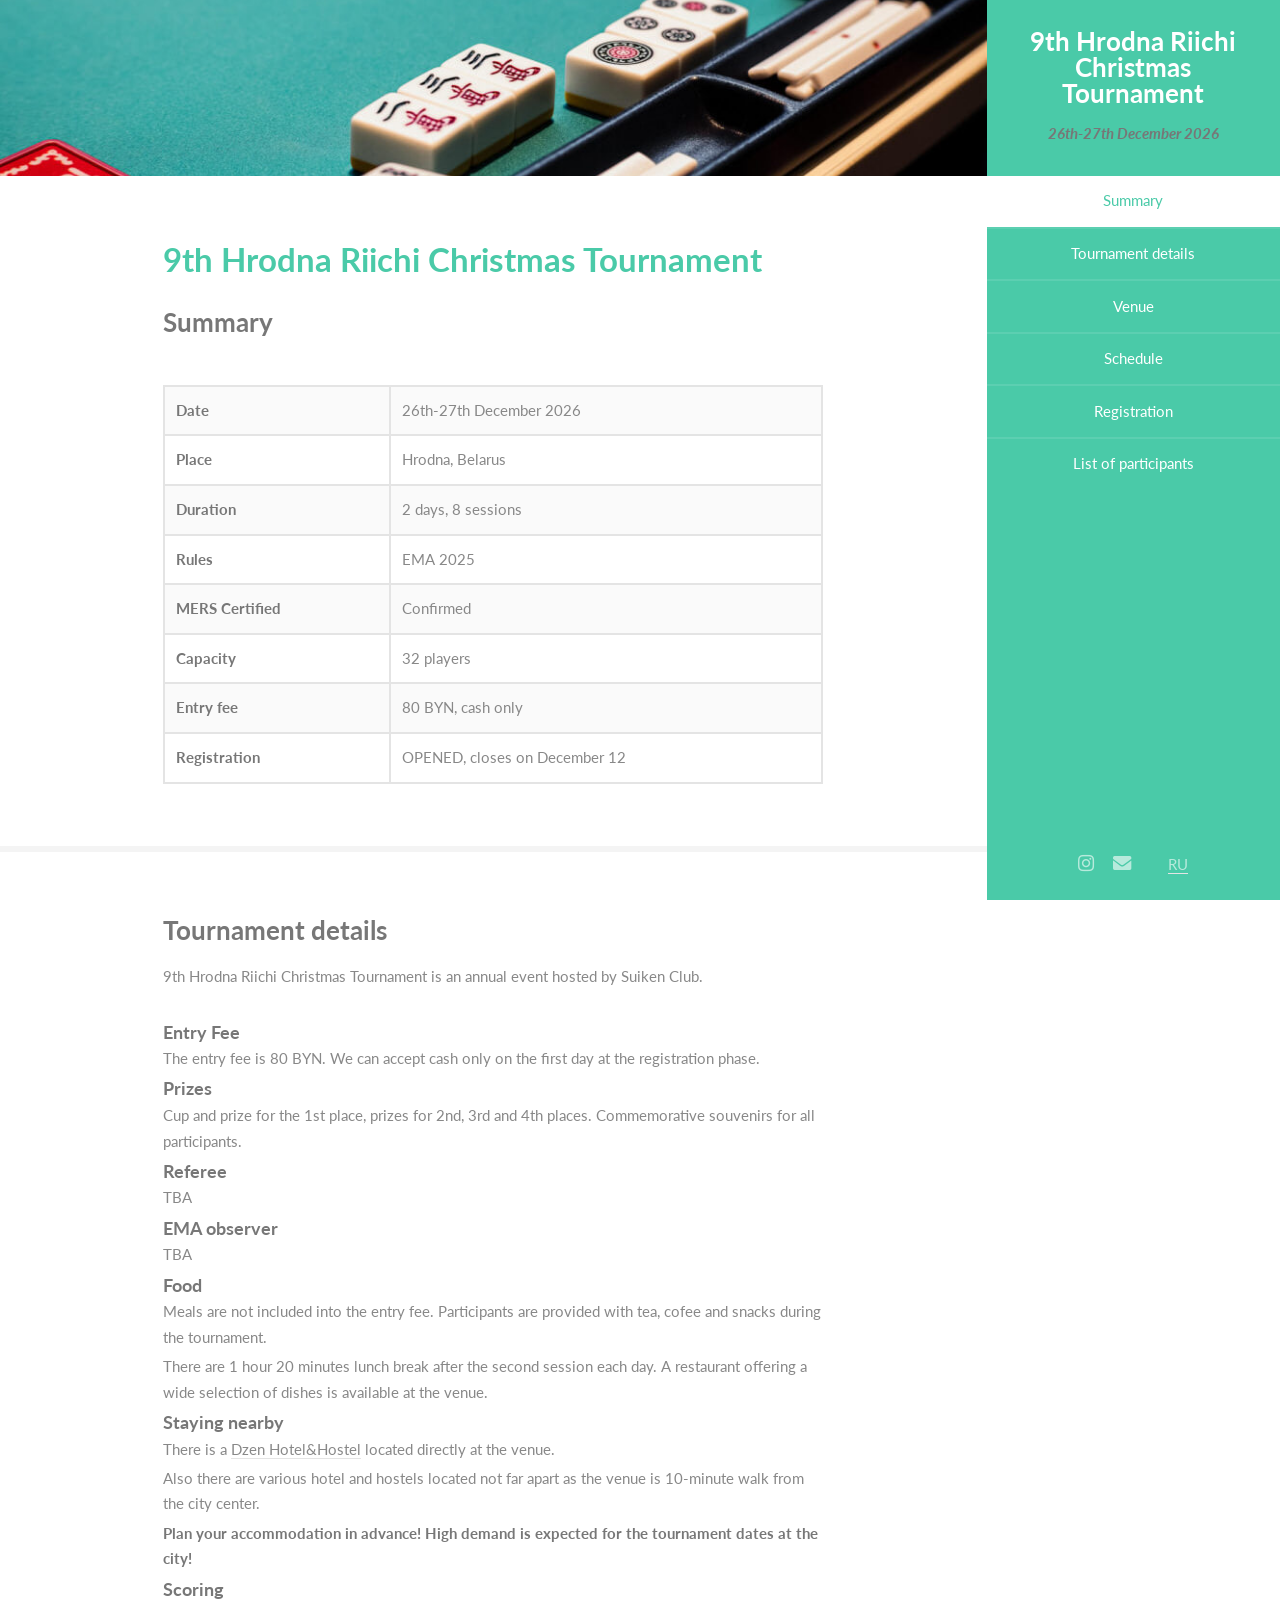
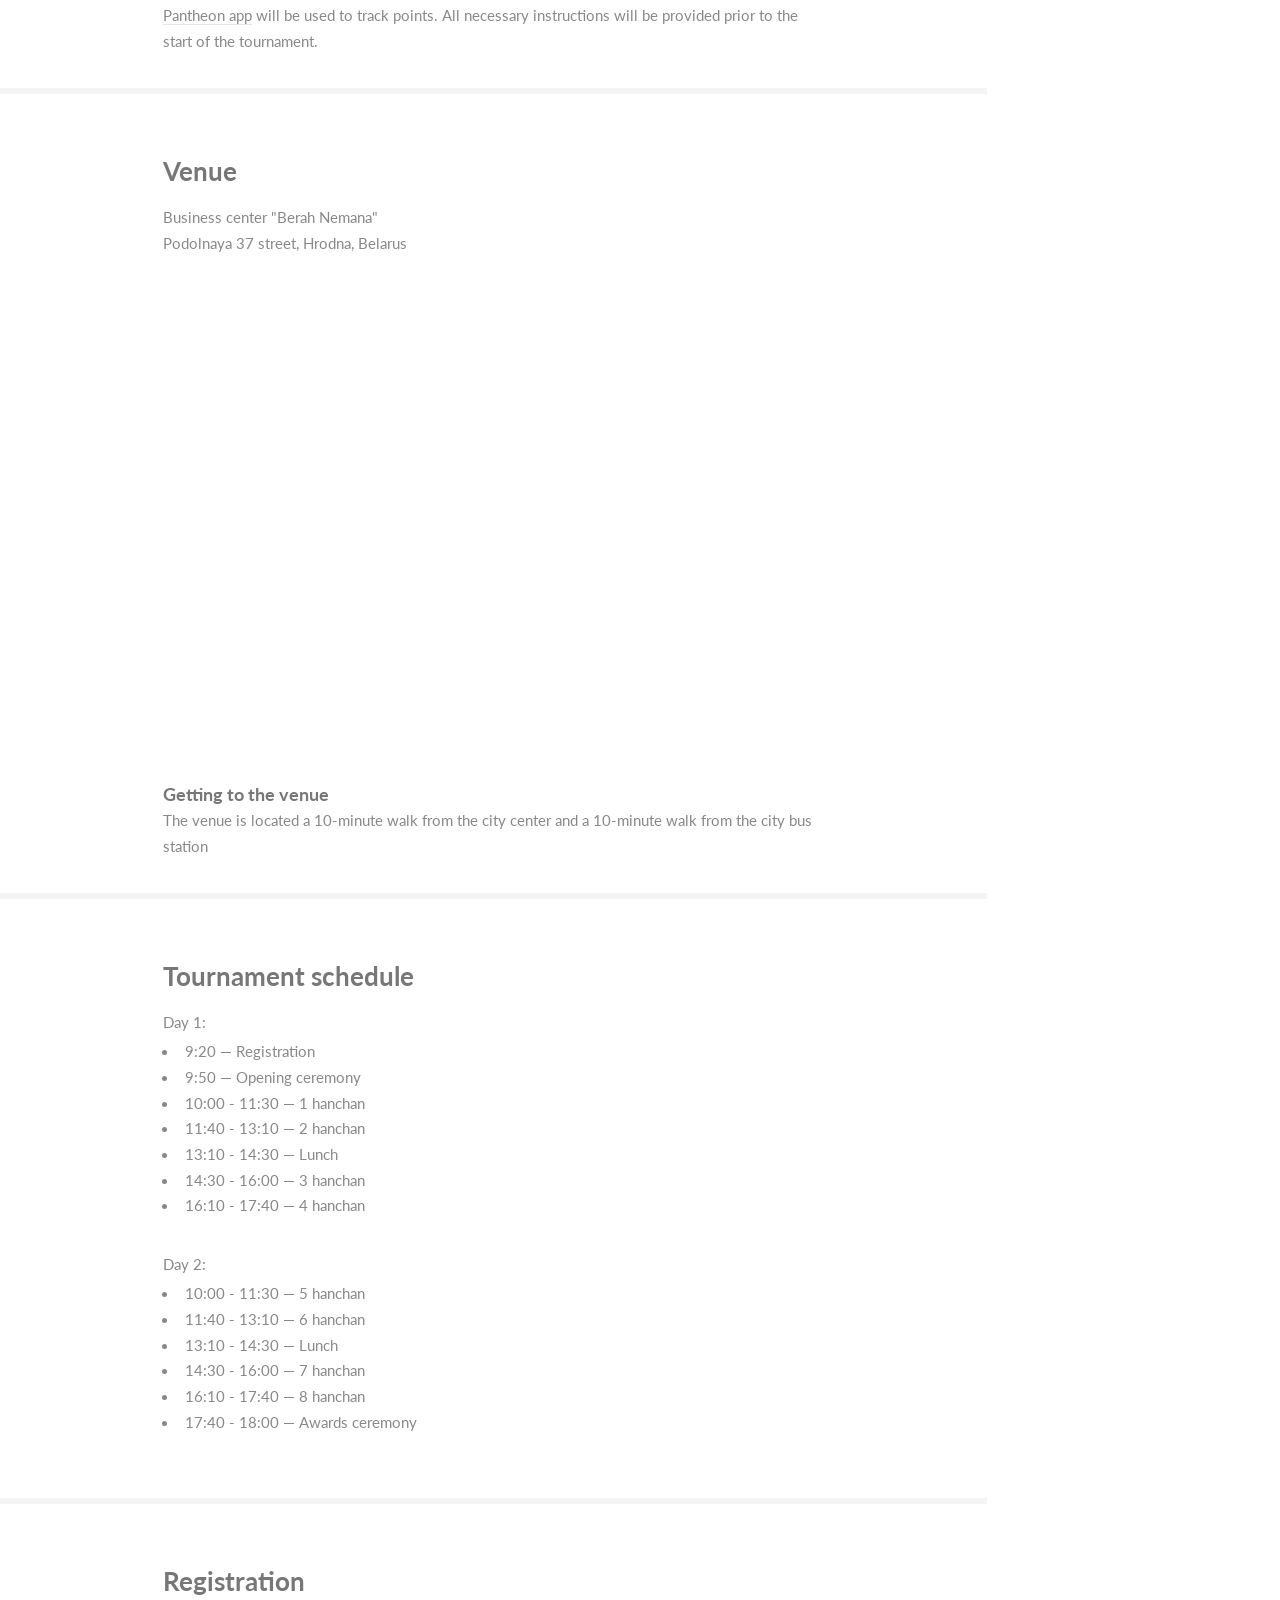
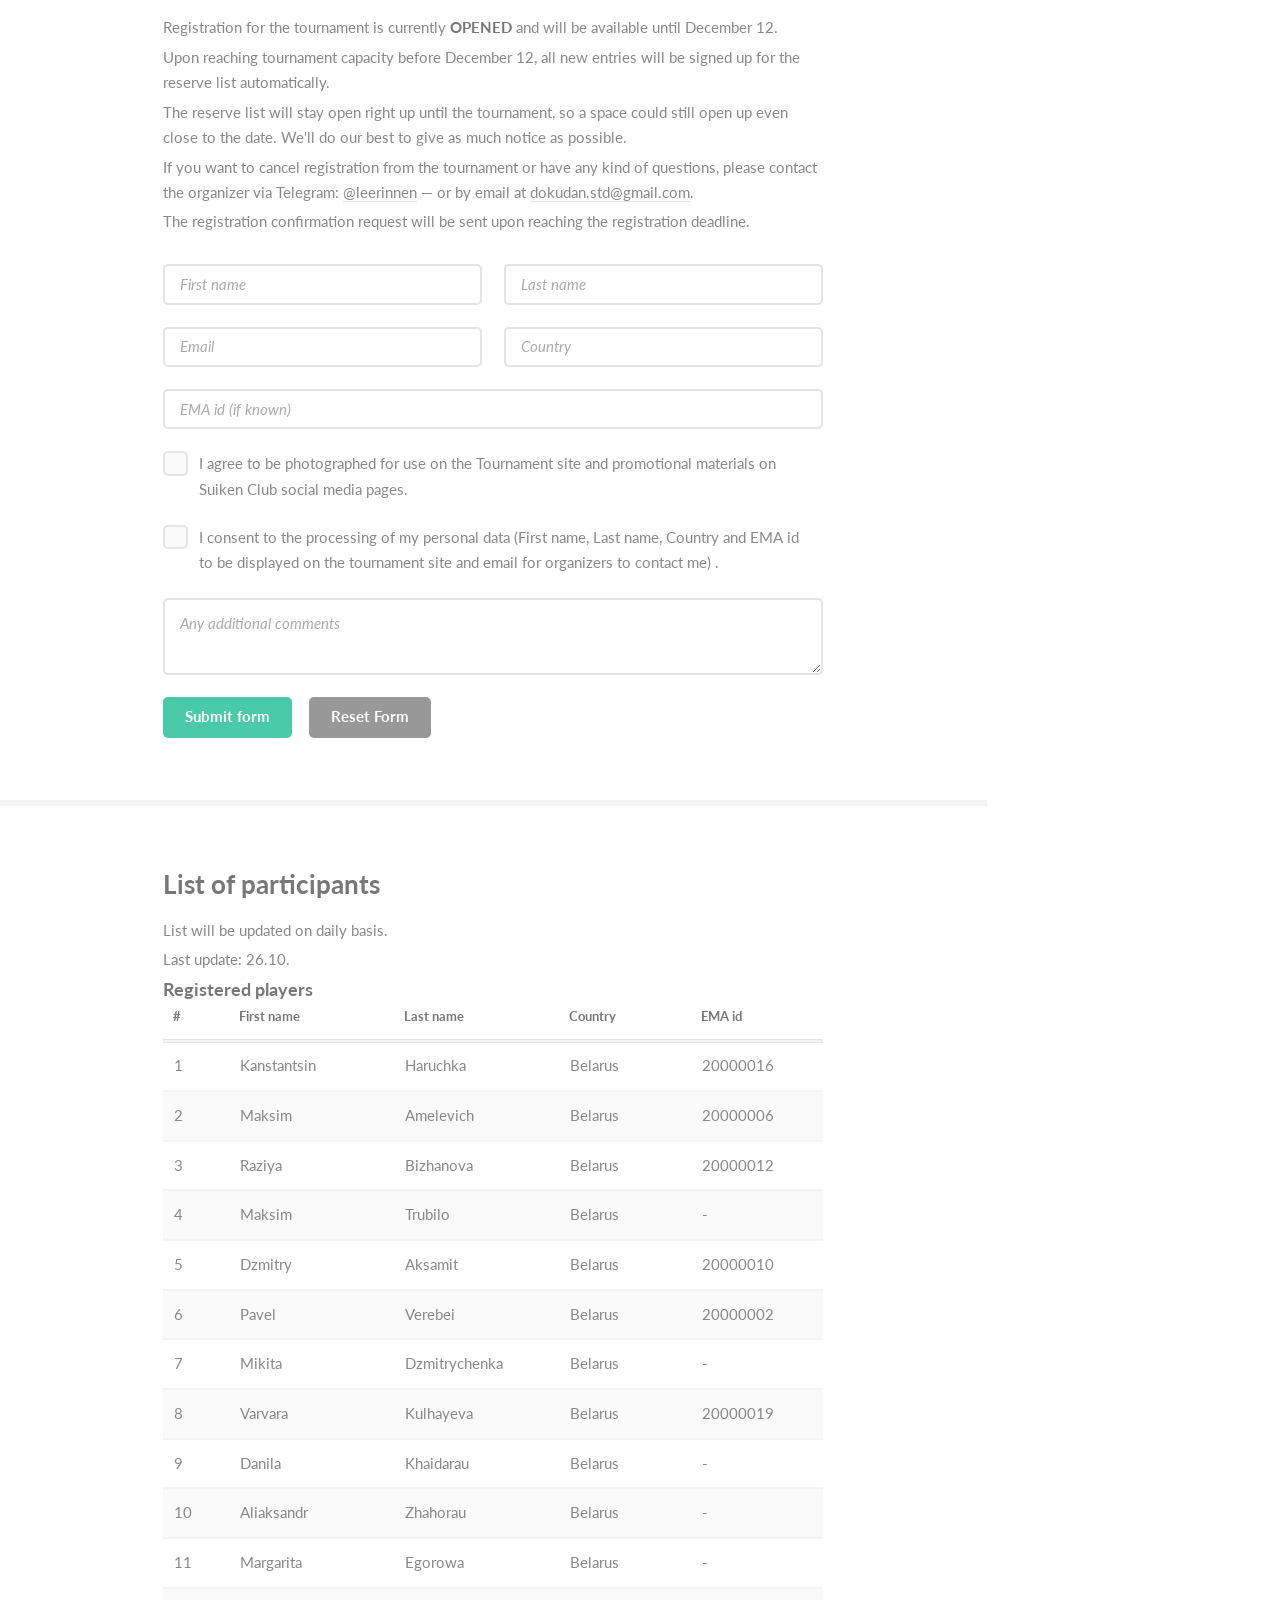
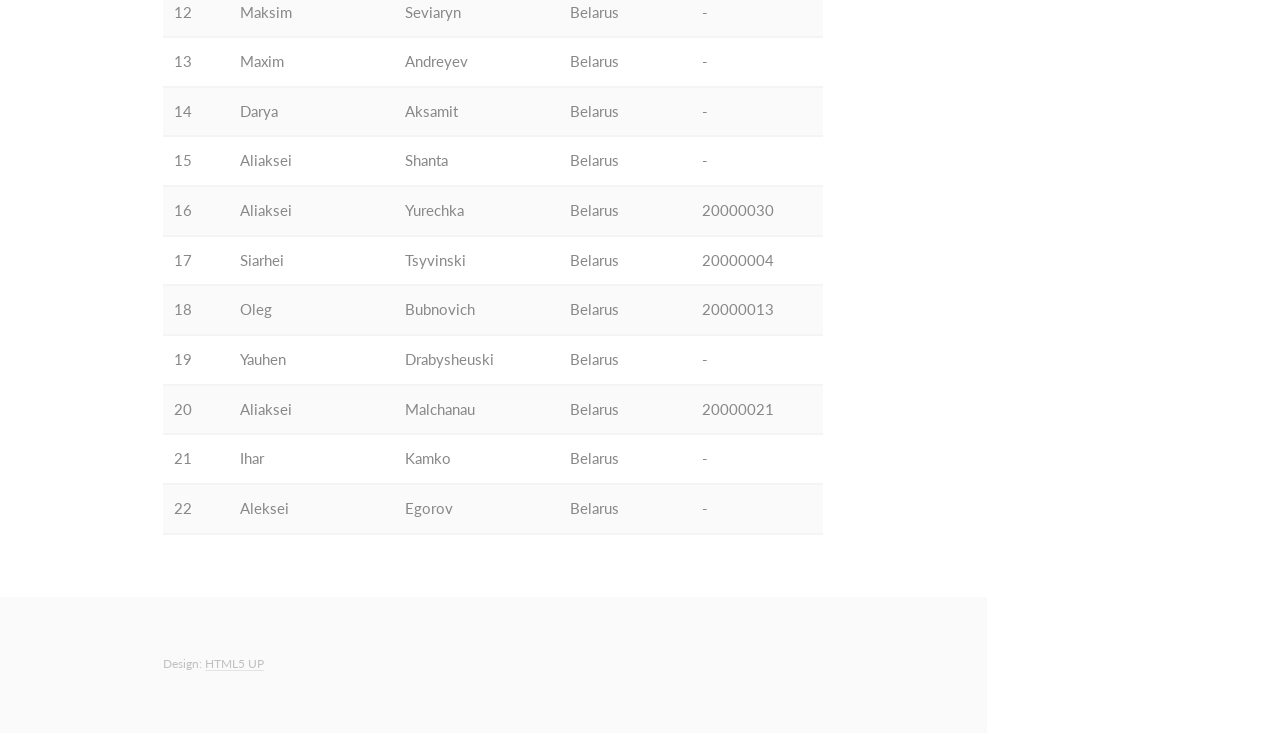
==== index.html @ 6c70ebb4 "Add files via upload Update 26/10" ====
<!DOCTYPE HTML>
<!--
	Read Only by HTML5 UP
	html5up.net | @ajlkn
	Free for personal and commercial use under the CCA 3.0 license (html5up.net/license)
-->
<html>

<head>
	<title>9th Hrodna Riichi Christmas Tournament</title>
	<meta charset="utf-8" />
	<meta name="viewport" content="width=device-width, initial-scale=1, user-scalable=no" />
	<link rel="stylesheet" href="assets/css/main.css" />
</head>

<body class="is-preload">

	<!-- Header -->
	<section id="header">
		<header>
			<!--<span class="image avatar"><img src="images/avatar.jpg" alt="" /></span> -->
			<h1 id="logo"><a href="#">9th Hrodna Riichi Christmas Tournament</a></h1>
			<p><strong>26th-27th December 2026</strong>
			</p>
		</header>
		<nav id="nav">
			<ul>
				<li><a href="#one" class="active">Summary</a></li>
				<li><a href="#two">Tournament details</a></li>
				<li><a href="#three">Venue</a></li>
				<li><a href="#four">Schedule</a></li>
				<li><a href="#five">Registration</a></li>
				<li><a href="#six"> List of participants</a></li>
			</ul>
		</nav>
		<footer>
			<ul class="icons">
				<li><a href="https://www.instagram.com/suiken_hrodna?psln=NmI4Z3VzZnFoa2o2" class="icon brands fa-instagram" target="_blank"><span class="label">Instagram</span></a></li>
				<li><a href="mailto:dokudan.std@gmail.com" class="icon solid fa-envelope"><span class="label">Email</span></a></li>
                <li><a href="/index.html" class="lang-switch"></a></li>
                <li><a href="/tournament/ru/index.html" class="lang-switch"> RU </a></li>
			</ul>
		</footer> 
	</section>

	<!-- Wrapper -->
	<div id="wrapper">

		<!-- Main -->
		<div id="main">

			<!-- One -->
			<section id="one">

				<div class="image main" data-position="center">
					<img src="images/p2.jpg" alt="" />
				</div>

				<div class="container">
					<header class="major">
						<h2>9th Hrodna Riichi Christmas Tournament</h2>
						<p>Summary</p>
					</header>

					<div class="table-wrapper">
						<table class="alt">
							<thead>
								<tr>

								</tr>
							</thead>
							<tbody>
								<tr>
									<td><b>Date</b></td>
									<td>26th-27th December 2026</td>
								</tr>
								<tr>
									<td><b>Place</b></td>
									<td>Hrodna, Belarus</td>
								</tr>
								<tr>
									<td><b>Duration</b></td>
									<td>2 days, 8 sessions</td>
								</tr>
								<tr>
									<td><b>Rules</b></td>
									<td>EMA 2025</td>
								</tr>
								<tr>
									<td><b>MERS Certified</b></td>
									<td>Confirmed</td>
								</tr>

								<tr>
									<td><b>Capacity</b></td>
									<td>32 players</td>
								</tr>
								<tr>
									<td><b>Entry fee</b></td>
									<td>80 BYN, cash only</td>
								</tr>
								<tr>
									<td><b>Registration</b></td>
									<td>OPENED, closes on December 12</td>
								</tr>


							</tbody>
							<!--
							<tfoot>
								<tr>
									<td colspan="2"></td>
									<td>0</td>
								</tr>
							</tfoot>
						-->
						</table>
					</div>

				</div>
			</section>

			<!-- Two -->
			<section id="two">
				<div class="container">
					<h3>Tournament details</h3>
					<p>9th Hrodna Riichi Christmas Tournament is an annual event hosted by Suiken Club.</p>
					<br>
					<h4>Entry Fee</h4>
					<p>The entry fee is 80 BYN. We can accept cash only on the first day at the registration phase.</p>
					<h4>Prizes</h4>
					<p>Cup and prize for the 1st place, prizes for 2nd, 3rd and 4th places. Commemorative souvenirs for all participants.</p>
					<h4>Referee</h4>
					<p>TBA</p>
					<h4>EMA observer</h4>
					<p>TBA</p>
					<h4>Food</h4>
					<p>Meals are not included into the entry fee. Participants are provided with tea, cofee and snacks during the tournament.</p>
					<p>There are 1 hour 20 minutes lunch break after the second session each day. A restaurant offering a wide selection of dishes is available at the venue. </p>
					<h4>Staying nearby</h4>
					<p>There is a <a href="http://dzenhotel.by/">Dzen Hotel&Hostel</a> located directly at the venue.</p>
					<p>Also there are various hotel and hostels located not far apart as the venue is 10-minute walk from the city center.</p>
					<p><b>Plan your accommodation in advance! High demand is expected for the tournament dates at the city! </b></p>
					<h4>Scoring</h4>
					<p><a href="https://riichimahjong.org/en">Pantheon app</a> will be used to track points. All necessary instructions will be provided prior to the start of the tournament. </p>
					
				</div>
			</section>

			<!-- Three -->
			<section id="three">
				<div class="container">
					<h3>Venue</h3>					
					<p>Business center "Berah Nemana"<br />
						Podolnaya 37 street, Hrodna, Belarus
					</p>
					<iframe
						class="map-embed"
						src="https://www.google.com/maps/embed?pb=!1m18!1m12!1m3!1d8422.74753969544!2d23.828236775770844!3d53.67275653470226!2m3!1f0!2f0!3f0!3m2!1i1024!2i768!4f13.1!3m3!1m2!1s0x46dfd733f5f4d7ab%3A0x981e9e6670be1e21!2z0JHQldCg0JXQkyDQndCV0JzQkNCd0JA!5e0!3m2!1sen!2sby!4v1790078190186!5m2!1sen!2sby"
						style="border:0;" allowfullscreen="" loading="lazy"
						referrerpolicy="strict-origin-when-cross-origin"></iframe>
					
					<br>
					<h4>Getting to the venue</h4>
					<p>The venue is located a 10-minute walk from the city center and a 10-minute walk from the city bus station</p>
				</div>

			</section>

			<section id="four">
				<div class="container">
					<h3>Tournament schedule</h3>
					<p>Day 1:</p>
					<ul>
						<li>9:20 — Registration</li>
						<li>9:50 — Opening ceremony</li>
						<li>10:00 - 11:30 — 1 hanchan</li>
						<li>11:40 - 13:10 — 2 hanchan</li>
						<li>13:10 - 14:30 — Lunch</li>
						<li>14:30 - 16:00 — 3 hanchan</li>
						<li>16:10 - 17:40 — 4 hanchan</li>
					</ul>
					<p>Day 2:</p>
					<ul>
						<li>10:00 - 11:30 — 5 hanchan</li>
						<li>11:40 - 13:10 — 6 hanchan</li>
						<li>13:10 - 14:30 — Lunch</li>
						<li>14:30 - 16:00 — 7 hanchan</li>
						<li>16:10 - 17:40 — 8 hanchan</li>
						<li>17:40 - 18:00 — Awards ceremony</li>
					</ul>
				</div>
			</section>

			<!-- Four -->
			<section id="five">
				<div class="container">
					<h3>Registration</h3>
					<p>Registration for the tournament is currently <b>OPENED</b> and will be available until December 12.</p>
					<p>Upon reaching tournament capacity before December 12, all new entries will be signed up for the reserve list automatically.</p>
					<p>The reserve list will stay open right up until the tournament, so a space could still open up even close to the date. We'll do our best to give as much notice as possible.</p>
					<p>If you want to cancel registration from the tournament or have any kind of questions, please contact the organizer via Telegram: <a href="https://telegram.me/leerinnen">@leerinnen</a> — or by email at <a href="mailto:dokudan.std@gmail.com">dokudan.std@gmail.com</a>.</p>
					<p>The registration confirmation request will be sent upon reaching the registration deadline.</p>
					<br>



					<form method="post" action="https://formspree.io/f/myekbjgj">
						<div class="row gtr-uniform">
							<div class="col-6 col-12-xsmall"><input type="text" name="fname" id="fname"
									placeholder="First name" required/></div>
							<div class="col-6 col-12-xsmall"><input type="text" name="lname" id="lname"
									placeholder="Last name" required/></div>
							<div class="col-6 col-12-xsmall"><input type="email" name="email" id="email"
									placeholder="Email" required/></div>
							<div class="col-6 col-12-xsmall"><input type="text" name="country" id="name"
									placeholder="Country" required/></div>
							<div class="col-12"><input type="text" name="emaid" id="emaid"
									placeholder="EMA id (if known)" /></div>			
							<div class="col-12">
								<input type="checkbox" name="rules" id="rules" unchecked required/>
								<label for="rules">I agree to be photographed for use on the Tournament site and promotional materials on Suiken Club social media pages.</label>
							</div>
							<div class="col-12">
								<input type="checkbox" name="personald" id="personald" unchecked required/>
								<label for="personald">I consent to the processing of my personal data (First name, Last name, Country and EMA id to be displayed on the tournament site and email for organizers to contact me) .</label>
							</div>
							<div class="col-12"><textarea name="message" id="message" placeholder="Any additional comments"
									rows="2"></textarea></div>
							<div class="col-12">
								<ul class="actions">
									<li><input type="submit" class="primary" value="Submit form" /></li>
									<li><input type="reset" value="Reset Form" /></li>
								</ul>
							</div>
						</div>
					</form>
					
				</div>
			</section>
			<section id="six">
				<div class="container">
					<h3> List of participants</h3>
					<p>List will be updated on daily basis.</p>
					<p>Last update: 26.10.</p>
					<h4>Registered players</h4>
					<div class="table-wrapper">
						<table>
							<colgroup>
								<col style="width: 10%;">
								<col style="width: 25%;">
								<col style="width: 25%;">
								<col style="width: 20%;">
								<col style="width: 20%;">
							</colgroup>
							<thead>
								<tr>
									<th>#</th>
									<th>First name</th>
									<th>Last name</th>
									<th>Country</th>
									<th>EMA id</th>
								</tr>
							</thead>
							<tbody>
								<tr>
								<tr>
									<td>1</td>
									<td>Kanstantsin</td>
									<td>Haruchka</td>
									<td>Belarus</td>
									<td>20000016</td>
								</tr>
								<tr>
									<td>2</td>
									<td>Maksim</td>
									<td>Amelevich</td>
									<td>Belarus</td>
									<td>20000006</td>
								</tr>
								<tr>
									<td>3</td>
									<td>Raziya</td>
									<td>Bizhanova</td>
									<td>Belarus</td>
									<td>20000012</td>
								</tr>
								<tr>
									<td>4</td>
									<td>Maksim</td>
									<td>Trubilo</td>
									<td>Belarus</td>
									<td>-</td>
								</tr>
								<tr>
									<td>5</td>
									<td>Dzmitry</td>
									<td>Aksamit</td>
									<td>Belarus</td>
									<td>20000010</td>
								</tr>
								<tr>
									<td>6</td>
									<td>Pavel</td>
									<td>Verebei</td>
									<td>Belarus</td>
									<td>20000002</td>
								</tr>
								<tr>
									<td>7</td>
									<td>Mikita</td>
									<td>Dzmitrychenka</td>
									<td>Belarus</td>
									<td>-</td>
								</tr>
								<tr>
									<td>8</td>
									<td>Varvara</td>
									<td>Kulhayeva</td>
									<td>Belarus</td>
									<td>20000019</td>
								</tr>
								<tr>
									<td>9</td>
									<td>Danila</td>
									<td>Khaidarau</td>
									<td>Belarus</td>
									<td>-</td>
								</tr>
								<tr>
									<td>10</td>
									<td>Aliaksandr</td>
									<td>Zhahorau</td>
									<td>Belarus</td>
									<td>-</td>
								</tr>
								<!--
									-->
								<tr>
									<td>11</td>
									<td>Margarita</td>
									<td>Egorowa</td>
									<td>Belarus</td>
									<td>-</td>
								</tr>
								<tr>
									<td>12</td>
									<td>Maksim</td>
									<td>Seviaryn</td>
									<td>Belarus</td>
									<td>-</td>
								<!--
																
								-->
								<tr>
									<td>13</td>
									<td>Maxim</td>
									<td>Andreyev</td>
									<td>Belarus</td>
									<td>-</td>
								</tr>
								<tr>
									<td>14</td>
									<td>Darya</td>
									<td>Aksamit</td>
									<td>Belarus</td>
									<td>-</td>
								</tr>
								<tr>
									<td>15</td>
									<td>Aliaksei</td>
									<td>Shanta</td>
									<td>Belarus</td>
									<td>-</td>
								</tr>
								<tr>
									<td>16</td>
									<td>Aliaksei</td>
									<td>Yurechka</td>
									<td>Belarus</td>
									<td>20000030</td>
								</tr>
								<tr>
									<td>17</td>
									<td>Siarhei</td>
									<td>Tsyvinski</td>
									<td>Belarus</td>
									<td>20000004</td>
								</tr>
								<tr>
									<td>18</td>
									<td>Oleg</td>
									<td>Bubnovich</td>
									<td>Belarus</td>
									<td>20000013</td>
								</tr>
								<!--
								-->
								<tr>
									<td>19</td>
									<td>Yauhen</td>
									<td>Drabysheuski</td>
									<td>Belarus</td>
									<td>-</td>
								</tr>
								<!--
							-->
								<tr>
									<td>20</td>
									<td>Aliaksei</td>
									<td>Malchanau</td>
									<td>Belarus</td>
									<td>20000021</td>
								</tr>
								<!--
							-->
								<tr>
									<td>21</td>
									<td>Ihar</td>
									<td>Kamko</td>
									<td>Belarus</td>
									<td>-</td>
								</tr>
								<!--
							-->
									<td>22</td>
									<td>Aleksei</td>
									<td>Egorov</td>
									<td>Belarus</td>
									<td>-</td>
								</tr>
								<!--
							-->
							</tbody>
						</table>
					</div>
				</div>
				
			</section>
			<!-- Five -->


		</div>

		<!-- Footer -->
		<section id="footer">
			<div class="container">
				<ul class="copyright">
					<!--<li>&copy; Untitled. All rights reserved.</li>-->
					<li>Design: <a href="http://html5up.net">HTML5 UP</a></li>
				</ul>
			</div>
		</section>

	</div>

	<!-- Scripts -->
	<script src="assets/js/jquery.min.js"></script>
	<script src="assets/js/jquery.scrollex.min.js"></script>
	<script src="assets/js/jquery.scrolly.min.js"></script>
	<script src="assets/js/browser.min.js"></script>
	<script src="assets/js/breakpoints.min.js"></script>
	<script src="assets/js/util.js"></script>
	<script src="assets/js/main.js"></script>

</body>

</html>
---- assets/css/main.css ----
@import url("fontawesome-all.min.css");
@import url("https://fonts.googleapis.com/css?family=Lato:400,400italic,700,700italic|Source+Code+Pro:400");

/*
	Read Only by HTML5 UP
	html5up.net | @ajlkn
	Free for personal and commercial use under the CCA 3.0 license (html5up.net/license)
*/

html,
body,
div,
span,
applet,
object,
iframe,
h1,
h2,
h3,
h4,
h5,
h6,
p,
blockquote,
pre,
a,
abbr,
acronym,
address,
big,
cite,
code,
del,
dfn,
em,
img,
ins,
kbd,
q,
s,
samp,
small,
strike,
strong,
sub,
sup,
tt,
var,
b,
u,
i,
center,
dl,
dt,
dd,
ol,
ul,
li,
fieldset,
form,
label,
legend,
table,
caption,
tbody,
tfoot,
thead,
tr,
th,
td,
article,
aside,
canvas,
details,
embed,
figure,
figcaption,
footer,
header,
hgroup,
menu,
nav,
output,
ruby,
section,
summary,
time,
mark,
audio,
video {
	margin: 0;
	padding: 0;
	border: 0;
	font-size: 100%;
	font: inherit;
	vertical-align: baseline;
}

article,
aside,
details,
figcaption,
figure,
footer,
header,
hgroup,
menu,
nav,
section {
	display: block;
}

body {
	line-height: 1;
}

ol,
ul {
	list-style: none;
}

blockquote,
q {
	quotes: none;
}

blockquote:before,
blockquote:after,
q:before,
q:after {
	content: '';
	content: none;
}

table {
	border-collapse: collapse;
	border-spacing: 0;
}

body {
	-webkit-text-size-adjust: none;
}

mark {
	background-color: transparent;
	color: inherit;
}

input::-moz-focus-inner {
	border: 0;
	padding: 0;
}

input,
select,
textarea {
	-moz-appearance: none;
	-webkit-appearance: none;
	-ms-appearance: none;
	appearance: none;
}

/* Basic */

html {
	box-sizing: border-box;
}

*,
*:before,
*:after {
	box-sizing: inherit;
}

body {
	background: #fff;
}

body.is-preload *,
body.is-preload *:before,
body.is-preload *:after {
	-moz-animation: none !important;
	-webkit-animation: none !important;
	-ms-animation: none !important;
	animation: none !important;
	-moz-transition: none !important;
	-webkit-transition: none !important;
	-ms-transition: none !important;
	transition: none !important;
}

body,
input,
select,
textarea {
	color: #888;
	font-family: "Lato", sans-serif;
	font-size: 16pt;
	font-weight: 400;
	line-height: 1.75em;
}

a {
	-moz-transition: color 0.2s ease-in-out, border-color 0.2s ease-in-out;
	-webkit-transition: color 0.2s ease-in-out, border-color 0.2s ease-in-out;
	-ms-transition: color 0.2s ease-in-out, border-color 0.2s ease-in-out;
	transition: color 0.2s ease-in-out, border-color 0.2s ease-in-out;
	border-bottom: solid 1px #e4e4e4;
	color: inherit;
	text-decoration: none;
}

a:hover {
	border-bottom-color: transparent;
	color: #4acaa8 !important;
}

strong,
b {
	color: #777;
	font-weight: 700;
}

em,
i {
	font-style: italic;
}

p {
	margin: 0 0 0.25em 0;
}

h1,
h2,
h3,
h4,
h5,
h6 {
	color: #777;
	font-weight: 700;
	line-height: 1em;
	margin: 0 0 0.5625em 0;
}

h1 a,
h2 a,
h3 a,
h4 a,
h5 a,
h6 a {
	border: 0;
	color: inherit;
	text-decoration: none;
}

h2 {
	font-size: 2em;
	line-height: 1.5em;
}

h3 {
	font-size: 1.75em;
	line-height: 1.5em;
}

h4 {
	font-size: 1.25em;
	line-height: 1.5em;
	margin: 0 0 0 0;
}

h5 {
	font-size: 0.9em;
	line-height: 1.5em;
}

h6 {
	font-size: 0.7em;
	line-height: 1.5em;
}

sub {
	font-size: 0.8em;
	position: relative;
	top: 0.5em;
}

sup {
	font-size: 0.8em;
	position: relative;
	top: -0.5em;
}

hr {
	border: 0;
	border-bottom: solid 2px #f4f4f4;
	margin: 2.25em 0;
}

hr.major {
	margin: 3.375em 0;
}

blockquote {
	border-left: solid 8px #e4e4e4;
	font-style: italic;
	margin: 0 0 2.25em 0;
	padding: 0.5em 0 0.5em 2em;
}

code {
	background: #555;
	border-radius: 5px;
	color: #fff;
	font-family: "Source Code Pro", monospace;
	font-size: 0.9em;
	margin: 0 0.25em;
	padding: 0.25em 0.65em;
}

pre {
	font-family: "Source Code Pro", monospace;
	font-size: 0.9em;
	margin: 0 0 2.25em 0;
}

pre code {
	-webkit-overflow-scrolling: touch;
	display: block;
	line-height: 1.5em;
	overflow-x: auto;
	padding: 1em 1.5em;
}

.align-left {
	text-align: left;
}

.align-center {
	text-align: center;
}

.align-right {
	text-align: right;
}

/* Row */

.row {
	display: flex;
	flex-wrap: wrap;
	box-sizing: border-box;
	align-items: stretch;
}

.row>* {
	box-sizing: border-box;
}

.row.gtr-uniform>*> :last-child {
	margin-bottom: 0;
}

.row.aln-left {
	justify-content: flex-start;
}

.row.aln-center {
	justify-content: center;
}

.row.aln-right {
	justify-content: flex-end;
}

.row.aln-top {
	align-items: flex-start;
}

.row.aln-middle {
	align-items: center;
}

.row.aln-bottom {
	align-items: flex-end;
}

.row>.imp {
	order: -1;
}

.row>.col-1 {
	width: 8.33333%;
}

.row>.off-1 {
	margin-left: 8.33333%;
}

.row>.col-2 {
	width: 16.66667%;
}

.row>.off-2 {
	margin-left: 16.66667%;
}

.row>.col-3 {
	width: 25%;
}

.row>.off-3 {
	margin-left: 25%;
}

.row>.col-4 {
	width: 33.33333%;
}

.row>.off-4 {
	margin-left: 33.33333%;
}

.row>.col-5 {
	width: 41.66667%;
}

.row>.off-5 {
	margin-left: 41.66667%;
}

.row>.col-6 {
	width: 50%;
}

.row>.off-6 {
	margin-left: 50%;
}

.row>.col-7 {
	width: 58.33333%;
}

.row>.off-7 {
	margin-left: 58.33333%;
}

.row>.col-8 {
	width: 66.66667%;
}

.row>.off-8 {
	margin-left: 66.66667%;
}

.row>.col-9 {
	width: 75%;
}

.row>.off-9 {
	margin-left: 75%;
}

.row>.col-10 {
	width: 83.33333%;
}

.row>.off-10 {
	margin-left: 83.33333%;
}

.row>.col-11 {
	width: 91.66667%;
}

.row>.off-11 {
	margin-left: 91.66667%;
}

.row>.col-12 {
	width: 100%;
}

.row>.off-12 {
	margin-left: 100%;
}

.row.gtr-0 {
	margin-top: 0;
	margin-left: 0em;
}

.row.gtr-0>* {
	padding: 0 0 0 0em;
}

.row.gtr-0.gtr-uniform {
	margin-top: 0em;
}

.row.gtr-0.gtr-uniform>* {
	padding-top: 0em;
}

.row.gtr-25 {
	margin-top: 0;
	margin-left: -0.5em;
}

.row.gtr-25>* {
	padding: 0 0 0 0.5em;
}

.row.gtr-25.gtr-uniform {
	margin-top: -0.5em;
}

.row.gtr-25.gtr-uniform>* {
	padding-top: 0.5em;
}

.row.gtr-50 {
	margin-top: 0;
	margin-left: -1em;
}

.row.gtr-50>* {
	padding: 0 0 0 1em;
}

.row.gtr-50.gtr-uniform {
	margin-top: -1em;
}

.row.gtr-50.gtr-uniform>* {
	padding-top: 1em;
}

.row {
	margin-top: 0;
	margin-left: -2em;
}

.row>* {
	padding: 0 0 0 2em;
}

.row.gtr-uniform {
	margin-top: -2em;
}

.row.gtr-uniform>* {
	padding-top: 2em;
}

.row.gtr-150 {
	margin-top: 0;
	margin-left: -3em;
}

.row.gtr-150>* {
	padding: 0 0 0 3em;
}

.row.gtr-150.gtr-uniform {
	margin-top: -3em;
}

.row.gtr-150.gtr-uniform>* {
	padding-top: 3em;
}

.row.gtr-200 {
	margin-top: 0;
	margin-left: -4em;
}

.row.gtr-200>* {
	padding: 0 0 0 4em;
}

.row.gtr-200.gtr-uniform {
	margin-top: -4em;
}

.row.gtr-200.gtr-uniform>* {
	padding-top: 4em;
}

@media screen and (max-width: 1680px) {

	.row {
		display: flex;
		flex-wrap: wrap;
		box-sizing: border-box;
		align-items: stretch;
	}

	.row>* {
		box-sizing: border-box;
	}

	.row.gtr-uniform>*> :last-child {
		margin-bottom: 0;
	}

	.row.aln-left {
		justify-content: flex-start;
	}

	.row.aln-center {
		justify-content: center;
	}

	.row.aln-right {
		justify-content: flex-end;
	}

	.row.aln-top {
		align-items: flex-start;
	}

	.row.aln-middle {
		align-items: center;
	}

	.row.aln-bottom {
		align-items: flex-end;
	}

	.row>.imp-xlarge {
		order: -1;
	}

	.row>.col-1-xlarge {
		width: 8.33333%;
	}

	.row>.off-1-xlarge {
		margin-left: 8.33333%;
	}

	.row>.col-2-xlarge {
		width: 16.66667%;
	}

	.row>.off-2-xlarge {
		margin-left: 16.66667%;
	}

	.row>.col-3-xlarge {
		width: 25%;
	}

	.row>.off-3-xlarge {
		margin-left: 25%;
	}

	.row>.col-4-xlarge {
		width: 33.33333%;
	}

	.row>.off-4-xlarge {
		margin-left: 33.33333%;
	}

	.row>.col-5-xlarge {
		width: 41.66667%;
	}

	.row>.off-5-xlarge {
		margin-left: 41.66667%;
	}

	.row>.col-6-xlarge {
		width: 50%;
	}

	.row>.off-6-xlarge {
		margin-left: 50%;
	}

	.row>.col-7-xlarge {
		width: 58.33333%;
	}

	.row>.off-7-xlarge {
		margin-left: 58.33333%;
	}

	.row>.col-8-xlarge {
		width: 66.66667%;
	}

	.row>.off-8-xlarge {
		margin-left: 66.66667%;
	}

	.row>.col-9-xlarge {
		width: 75%;
	}

	.row>.off-9-xlarge {
		margin-left: 75%;
	}

	.row>.col-10-xlarge {
		width: 83.33333%;
	}

	.row>.off-10-xlarge {
		margin-left: 83.33333%;
	}

	.row>.col-11-xlarge {
		width: 91.66667%;
	}

	.row>.off-11-xlarge {
		margin-left: 91.66667%;
	}

	.row>.col-12-xlarge {
		width: 100%;
	}

	.row>.off-12-xlarge {
		margin-left: 100%;
	}

	.row.gtr-0 {
		margin-top: 0;
		margin-left: 0em;
	}

	.row.gtr-0>* {
		padding: 0 0 0 0em;
	}

	.row.gtr-0.gtr-uniform {
		margin-top: 0em;
	}

	.row.gtr-0.gtr-uniform>* {
		padding-top: 0em;
	}

	.row.gtr-25 {
		margin-top: 0;
		margin-left: -0.5em;
	}

	.row.gtr-25>* {
		padding: 0 0 0 0.5em;
	}

	.row.gtr-25.gtr-uniform {
		margin-top: -0.5em;
	}

	.row.gtr-25.gtr-uniform>* {
		padding-top: 0.5em;
	}

	.row.gtr-50 {
		margin-top: 0;
		margin-left: -1em;
	}

	.row.gtr-50>* {
		padding: 0 0 0 1em;
	}

	.row.gtr-50.gtr-uniform {
		margin-top: -1em;
	}

	.row.gtr-50.gtr-uniform>* {
		padding-top: 1em;
	}

	.row {
		margin-top: 0;
		margin-left: -2em;
	}

	.row>* {
		padding: 0 0 0 2em;
	}

	.row.gtr-uniform {
		margin-top: -2em;
	}

	.row.gtr-uniform>* {
		padding-top: 2em;
	}

	.row.gtr-150 {
		margin-top: 0;
		margin-left: -3em;
	}

	.row.gtr-150>* {
		padding: 0 0 0 3em;
	}

	.row.gtr-150.gtr-uniform {
		margin-top: -3em;
	}

	.row.gtr-150.gtr-uniform>* {
		padding-top: 3em;
	}

	.row.gtr-200 {
		margin-top: 0;
		margin-left: -4em;
	}

	.row.gtr-200>* {
		padding: 0 0 0 4em;
	}

	.row.gtr-200.gtr-uniform {
		margin-top: -4em;
	}

	.row.gtr-200.gtr-uniform>* {
		padding-top: 4em;
	}

}

@media screen and (max-width: 1280px) {

	.row {
		display: flex;
		flex-wrap: wrap;
		box-sizing: border-box;
		align-items: stretch;
	}

	.row>* {
		box-sizing: border-box;
	}

	.row.gtr-uniform>*> :last-child {
		margin-bottom: 0;
	}

	.row.aln-left {
		justify-content: flex-start;
	}

	.row.aln-center {
		justify-content: center;
	}

	.row.aln-right {
		justify-content: flex-end;
	}

	.row.aln-top {
		align-items: flex-start;
	}

	.row.aln-middle {
		align-items: center;
	}

	.row.aln-bottom {
		align-items: flex-end;
	}

	.row>.imp-large {
		order: -1;
	}

	.row>.col-1-large {
		width: 8.33333%;
	}

	.row>.off-1-large {
		margin-left: 8.33333%;
	}

	.row>.col-2-large {
		width: 16.66667%;
	}

	.row>.off-2-large {
		margin-left: 16.66667%;
	}

	.row>.col-3-large {
		width: 25%;
	}

	.row>.off-3-large {
		margin-left: 25%;
	}

	.row>.col-4-large {
		width: 33.33333%;
	}

	.row>.off-4-large {
		margin-left: 33.33333%;
	}

	.row>.col-5-large {
		width: 41.66667%;
	}

	.row>.off-5-large {
		margin-left: 41.66667%;
	}

	.row>.col-6-large {
		width: 50%;
	}

	.row>.off-6-large {
		margin-left: 50%;
	}

	.row>.col-7-large {
		width: 58.33333%;
	}

	.row>.off-7-large {
		margin-left: 58.33333%;
	}

	.row>.col-8-large {
		width: 66.66667%;
	}

	.row>.off-8-large {
		margin-left: 66.66667%;
	}

	.row>.col-9-large {
		width: 75%;
	}

	.row>.off-9-large {
		margin-left: 75%;
	}

	.row>.col-10-large {
		width: 83.33333%;
	}

	.row>.off-10-large {
		margin-left: 83.33333%;
	}

	.row>.col-11-large {
		width: 91.66667%;
	}

	.row>.off-11-large {
		margin-left: 91.66667%;
	}

	.row>.col-12-large {
		width: 100%;
	}

	.row>.off-12-large {
		margin-left: 100%;
	}

	.row.gtr-0 {
		margin-top: 0;
		margin-left: 0em;
	}

	.row.gtr-0>* {
		padding: 0 0 0 0em;
	}

	.row.gtr-0.gtr-uniform {
		margin-top: 0em;
	}

	.row.gtr-0.gtr-uniform>* {
		padding-top: 0em;
	}

	.row.gtr-25 {
		margin-top: 0;
		margin-left: -0.375em;
	}

	.row.gtr-25>* {
		padding: 0 0 0 0.375em;
	}

	.row.gtr-25.gtr-uniform {
		margin-top: -0.375em;
	}

	.row.gtr-25.gtr-uniform>* {
		padding-top: 0.375em;
	}

	.row.gtr-50 {
		margin-top: 0;
		margin-left: -0.75em;
	}

	.row.gtr-50>* {
		padding: 0 0 0 0.75em;
	}

	.row.gtr-50.gtr-uniform {
		margin-top: -0.75em;
	}

	.row.gtr-50.gtr-uniform>* {
		padding-top: 0.75em;
	}

	.row {
		margin-top: 0;
		margin-left: -1.5em;
	}

	.row>* {
		padding: 0 0 0 1.5em;
	}

	.row.gtr-uniform {
		margin-top: -1.5em;
	}

	.row.gtr-uniform>* {
		padding-top: 1.5em;
	}

	.row.gtr-150 {
		margin-top: 0;
		margin-left: -2.25em;
	}

	.row.gtr-150>* {
		padding: 0 0 0 2.25em;
	}

	.row.gtr-150.gtr-uniform {
		margin-top: -2.25em;
	}

	.row.gtr-150.gtr-uniform>* {
		padding-top: 2.25em;
	}

	.row.gtr-200 {
		margin-top: 0;
		margin-left: -3em;
	}

	.row.gtr-200>* {
		padding: 0 0 0 3em;
	}

	.row.gtr-200.gtr-uniform {
		margin-top: -3em;
	}

	.row.gtr-200.gtr-uniform>* {
		padding-top: 3em;
	}

}

@media screen and (max-width: 1024px) {

	.row {
		display: flex;
		flex-wrap: wrap;
		box-sizing: border-box;
		align-items: stretch;
	}

	.row>* {
		box-sizing: border-box;
	}

	.row.gtr-uniform>*> :last-child {
		margin-bottom: 0;
	}

	.row.aln-left {
		justify-content: flex-start;
	}

	.row.aln-center {
		justify-content: center;
	}

	.row.aln-right {
		justify-content: flex-end;
	}

	.row.aln-top {
		align-items: flex-start;
	}

	.row.aln-middle {
		align-items: center;
	}

	.row.aln-bottom {
		align-items: flex-end;
	}

	.row>.imp-medium {
		order: -1;
	}

	.row>.col-1-medium {
		width: 8.33333%;
	}

	.row>.off-1-medium {
		margin-left: 8.33333%;
	}

	.row>.col-2-medium {
		width: 16.66667%;
	}

	.row>.off-2-medium {
		margin-left: 16.66667%;
	}

	.row>.col-3-medium {
		width: 25%;
	}

	.row>.off-3-medium {
		margin-left: 25%;
	}

	.row>.col-4-medium {
		width: 33.33333%;
	}

	.row>.off-4-medium {
		margin-left: 33.33333%;
	}

	.row>.col-5-medium {
		width: 41.66667%;
	}

	.row>.off-5-medium {
		margin-left: 41.66667%;
	}

	.row>.col-6-medium {
		width: 50%;
	}

	.row>.off-6-medium {
		margin-left: 50%;
	}

	.row>.col-7-medium {
		width: 58.33333%;
	}

	.row>.off-7-medium {
		margin-left: 58.33333%;
	}

	.row>.col-8-medium {
		width: 66.66667%;
	}

	.row>.off-8-medium {
		margin-left: 66.66667%;
	}

	.row>.col-9-medium {
		width: 75%;
	}

	.row>.off-9-medium {
		margin-left: 75%;
	}

	.row>.col-10-medium {
		width: 83.33333%;
	}

	.row>.off-10-medium {
		margin-left: 83.33333%;
	}

	.row>.col-11-medium {
		width: 91.66667%;
	}

	.row>.off-11-medium {
		margin-left: 91.66667%;
	}

	.row>.col-12-medium {
		width: 100%;
	}

	.row>.off-12-medium {
		margin-left: 100%;
	}

	.row.gtr-0 {
		margin-top: 0;
		margin-left: 0em;
	}

	.row.gtr-0>* {
		padding: 0 0 0 0em;
	}

	.row.gtr-0.gtr-uniform {
		margin-top: 0em;
	}

	.row.gtr-0.gtr-uniform>* {
		padding-top: 0em;
	}

	.row.gtr-25 {
		margin-top: 0;
		margin-left: -0.375em;
	}

	.row.gtr-25>* {
		padding: 0 0 0 0.375em;
	}

	.row.gtr-25.gtr-uniform {
		margin-top: -0.375em;
	}

	.row.gtr-25.gtr-uniform>* {
		padding-top: 0.375em;
	}

	.row.gtr-50 {
		margin-top: 0;
		margin-left: -0.75em;
	}

	.row.gtr-50>* {
		padding: 0 0 0 0.75em;
	}

	.row.gtr-50.gtr-uniform {
		margin-top: -0.75em;
	}

	.row.gtr-50.gtr-uniform>* {
		padding-top: 0.75em;
	}

	.row {
		margin-top: 0;
		margin-left: -1.5em;
	}

	.row>* {
		padding: 0 0 0 1.5em;
	}

	.row.gtr-uniform {
		margin-top: -1.5em;
	}

	.row.gtr-uniform>* {
		padding-top: 1.5em;
	}

	.row.gtr-150 {
		margin-top: 0;
		margin-left: -2.25em;
	}

	.row.gtr-150>* {
		padding: 0 0 0 2.25em;
	}

	.row.gtr-150.gtr-uniform {
		margin-top: -2.25em;
	}

	.row.gtr-150.gtr-uniform>* {
		padding-top: 2.25em;
	}

	.row.gtr-200 {
		margin-top: 0;
		margin-left: -3em;
	}

	.row.gtr-200>* {
		padding: 0 0 0 3em;
	}

	.row.gtr-200.gtr-uniform {
		margin-top: -3em;
	}

	.row.gtr-200.gtr-uniform>* {
		padding-top: 3em;
	}

}

@media screen and (max-width: 736px) {

	.row {
		display: flex;
		flex-wrap: wrap;
		box-sizing: border-box;
		align-items: stretch;
	}

	.row>* {
		box-sizing: border-box;
	}

	.row.gtr-uniform>*> :last-child {
		margin-bottom: 0;
	}

	.row.aln-left {
		justify-content: flex-start;
	}

	.row.aln-center {
		justify-content: center;
	}

	.row.aln-right {
		justify-content: flex-end;
	}

	.row.aln-top {
		align-items: flex-start;
	}

	.row.aln-middle {
		align-items: center;
	}

	.row.aln-bottom {
		align-items: flex-end;
	}

	.row>.imp-small {
		order: -1;
	}

	.row>.col-1-small {
		width: 8.33333%;
	}

	.row>.off-1-small {
		margin-left: 8.33333%;
	}

	.row>.col-2-small {
		width: 16.66667%;
	}

	.row>.off-2-small {
		margin-left: 16.66667%;
	}

	.row>.col-3-small {
		width: 25%;
	}

	.row>.off-3-small {
		margin-left: 25%;
	}

	.row>.col-4-small {
		width: 33.33333%;
	}

	.row>.off-4-small {
		margin-left: 33.33333%;
	}

	.row>.col-5-small {
		width: 41.66667%;
	}

	.row>.off-5-small {
		margin-left: 41.66667%;
	}

	.row>.col-6-small {
		width: 50%;
	}

	.row>.off-6-small {
		margin-left: 50%;
	}

	.row>.col-7-small {
		width: 58.33333%;
	}

	.row>.off-7-small {
		margin-left: 58.33333%;
	}

	.row>.col-8-small {
		width: 66.66667%;
	}

	.row>.off-8-small {
		margin-left: 66.66667%;
	}

	.row>.col-9-small {
		width: 75%;
	}

	.row>.off-9-small {
		margin-left: 75%;
	}

	.row>.col-10-small {
		width: 83.33333%;
	}

	.row>.off-10-small {
		margin-left: 83.33333%;
	}

	.row>.col-11-small {
		width: 91.66667%;
	}

	.row>.off-11-small {
		margin-left: 91.66667%;
	}

	.row>.col-12-small {
		width: 100%;
	}

	.row>.off-12-small {
		margin-left: 100%;
	}

	.row.gtr-0 {
		margin-top: 0;
		margin-left: 0em;
	}

	.row.gtr-0>* {
		padding: 0 0 0 0em;
	}

	.row.gtr-0.gtr-uniform {
		margin-top: 0em;
	}

	.row.gtr-0.gtr-uniform>* {
		padding-top: 0em;
	}

	.row.gtr-25 {
		margin-top: 0;
		margin-left: -0.3125em;
	}

	.row.gtr-25>* {
		padding: 0 0 0 0.3125em;
	}

	.row.gtr-25.gtr-uniform {
		margin-top: -0.3125em;
	}

	.row.gtr-25.gtr-uniform>* {
		padding-top: 0.3125em;
	}

	.row.gtr-50 {
		margin-top: 0;
		margin-left: -0.625em;
	}

	.row.gtr-50>* {
		padding: 0 0 0 0.625em;
	}

	.row.gtr-50.gtr-uniform {
		margin-top: -0.625em;
	}

	.row.gtr-50.gtr-uniform>* {
		padding-top: 0.625em;
	}

	.row {
		margin-top: 0;
		margin-left: -1.25em;
	}

	.row>* {
		padding: 0 0 0 1.25em;
	}

	.row.gtr-uniform {
		margin-top: -1.25em;
	}

	.row.gtr-uniform>* {
		padding-top: 1.25em;
	}

	.row.gtr-150 {
		margin-top: 0;
		margin-left: -1.875em;
	}

	.row.gtr-150>* {
		padding: 0 0 0 1.875em;
	}

	.row.gtr-150.gtr-uniform {
		margin-top: -1.875em;
	}

	.row.gtr-150.gtr-uniform>* {
		padding-top: 1.875em;
	}

	.row.gtr-200 {
		margin-top: 0;
		margin-left: -2.5em;
	}

	.row.gtr-200>* {
		padding: 0 0 0 2.5em;
	}

	.row.gtr-200.gtr-uniform {
		margin-top: -2.5em;
	}

	.row.gtr-200.gtr-uniform>* {
		padding-top: 2.5em;
	}

}

@media screen and (max-width: 480px) {

	.row {
		display: flex;
		flex-wrap: wrap;
		box-sizing: border-box;
		align-items: stretch;
	}

	.row>* {
		box-sizing: border-box;
	}

	.row.gtr-uniform>*> :last-child {
		margin-bottom: 0;
	}

	.row.aln-left {
		justify-content: flex-start;
	}

	.row.aln-center {
		justify-content: center;
	}

	.row.aln-right {
		justify-content: flex-end;
	}

	.row.aln-top {
		align-items: flex-start;
	}

	.row.aln-middle {
		align-items: center;
	}

	.row.aln-bottom {
		align-items: flex-end;
	}

	.row>.imp-xsmall {
		order: -1;
	}

	.row>.col-1-xsmall {
		width: 8.33333%;
	}

	.row>.off-1-xsmall {
		margin-left: 8.33333%;
	}

	.row>.col-2-xsmall {
		width: 16.66667%;
	}

	.row>.off-2-xsmall {
		margin-left: 16.66667%;
	}

	.row>.col-3-xsmall {
		width: 25%;
	}

	.row>.off-3-xsmall {
		margin-left: 25%;
	}

	.row>.col-4-xsmall {
		width: 33.33333%;
	}

	.row>.off-4-xsmall {
		margin-left: 33.33333%;
	}

	.row>.col-5-xsmall {
		width: 41.66667%;
	}

	.row>.off-5-xsmall {
		margin-left: 41.66667%;
	}

	.row>.col-6-xsmall {
		width: 50%;
	}

	.row>.off-6-xsmall {
		margin-left: 50%;
	}

	.row>.col-7-xsmall {
		width: 58.33333%;
	}

	.row>.off-7-xsmall {
		margin-left: 58.33333%;
	}

	.row>.col-8-xsmall {
		width: 66.66667%;
	}

	.row>.off-8-xsmall {
		margin-left: 66.66667%;
	}

	.row>.col-9-xsmall {
		width: 75%;
	}

	.row>.off-9-xsmall {
		margin-left: 75%;
	}

	.row>.col-10-xsmall {
		width: 83.33333%;
	}

	.row>.off-10-xsmall {
		margin-left: 83.33333%;
	}

	.row>.col-11-xsmall {
		width: 91.66667%;
	}

	.row>.off-11-xsmall {
		margin-left: 91.66667%;
	}

	.row>.col-12-xsmall {
		width: 100%;
	}

	.row>.off-12-xsmall {
		margin-left: 100%;
	}

	.row.gtr-0 {
		margin-top: 0;
		margin-left: 0em;
	}

	.row.gtr-0>* {
		padding: 0 0 0 0em;
	}

	.row.gtr-0.gtr-uniform {
		margin-top: 0em;
	}

	.row.gtr-0.gtr-uniform>* {
		padding-top: 0em;
	}

	.row.gtr-25 {
		margin-top: 0;
		margin-left: -0.3125em;
	}

	.row.gtr-25>* {
		padding: 0 0 0 0.3125em;
	}

	.row.gtr-25.gtr-uniform {
		margin-top: -0.3125em;
	}

	.row.gtr-25.gtr-uniform>* {
		padding-top: 0.3125em;
	}

	.row.gtr-50 {
		margin-top: 0;
		margin-left: -0.625em;
	}

	.row.gtr-50>* {
		padding: 0 0 0 0.625em;
	}

	.row.gtr-50.gtr-uniform {
		margin-top: -0.625em;
	}

	.row.gtr-50.gtr-uniform>* {
		padding-top: 0.625em;
	}

	.row {
		margin-top: 0;
		margin-left: -1.25em;
	}

	.row>* {
		padding: 0 0 0 1.25em;
	}

	.row.gtr-uniform {
		margin-top: -1.25em;
	}

	.row.gtr-uniform>* {
		padding-top: 1.25em;
	}

	.row.gtr-150 {
		margin-top: 0;
		margin-left: -1.875em;
	}

	.row.gtr-150>* {
		padding: 0 0 0 1.875em;
	}

	.row.gtr-150.gtr-uniform {
		margin-top: -1.875em;
	}

	.row.gtr-150.gtr-uniform>* {
		padding-top: 1.875em;
	}

	.row.gtr-200 {
		margin-top: 0;
		margin-left: -2.5em;
	}

	.row.gtr-200>* {
		padding: 0 0 0 2.5em;
	}

	.row.gtr-200.gtr-uniform {
		margin-top: -2.5em;
	}

	.row.gtr-200.gtr-uniform>* {
		padding-top: 2.5em;
	}

}

/* Container */

.container {
	margin: 0 auto;
	max-width: calc(100% - 4.5em);
	width: 45em;
}

.container.xsmall {
	width: 11.25em;
}

.container.small {
	width: 22.5em;
}

.container.medium {
	width: 33.75em;
}

.container.large {
	width: 56.25em;
}

.container.xlarge {
	width: 67.5em;
}

.container.max {
	width: 100%;
}

.map-embed {
	display: block;
	width: 100%;
	aspect-ratio: 4 / 3;
	border: 0;
}

@media screen and (max-width: 1024px) {

	.container {
		width: 100% !important;
	}

	.map-embed {
		aspect-ratio: 16 / 10;
	}

}

@media screen and (max-width: 480px) {

	.container {
		max-width: calc(100% - 3.375em);
	}

	.map-embed {
		aspect-ratio: 1 / 1;
	}

}



/* Section/Article */

section.special,
article.special {
	text-align: center;
}

header p {
	color: #aaa;
	position: relative;
	margin: 0 0 1.6875em 0;
}

header h2+p {
	font-size: 1.25em;
	margin-top: -0.5em;
	line-height: 1.5em;
}

header h3+p {
	font-size: 1.1em;
	margin-top: -0.35em;
	line-height: 1.5em;
}

header h4+p,
header h5+p,
header h6+p {
	font-size: 0.9em;
	margin-top: -0.25em;
	line-height: 1.5em;
}

header.major h2 {
	color: #4acaa8;
	font-size: 2.25em;
}

header.major h2+p {
	color: #777;
	font-size: 1.75em;
	font-weight: 700;
	margin-top: 0em;
}

/* Form */

form {
	margin: 0 0 2.25em 0;
}

label {
	color: #777;
	display: block;
	font-size: 0.9em;
	font-weight: 700;
	margin: 0 0 1.125em 0;
}

input::-moz-focus-inner {
	border: 0;
	padding: 0;
}

input[type="text"],
input[type="password"],
input[type="email"],
select,
textarea {
	-moz-appearance: none;
	-webkit-appearance: none;
	-ms-appearance: none;
	appearance: none;
	border-radius: 5px;
	border: none;
	border: solid 2px #e4e4e4;
	color: inherit;
	display: block;
	outline: 0;
	padding: 0 1em;
	text-decoration: none;
	width: 100%;
}

input[type="text"]:invalid,
input[type="password"]:invalid,
input[type="email"]:invalid,
select:invalid,
textarea:invalid {
	box-shadow: none;
}

input[type="text"]:focus,
input[type="password"]:focus,
input[type="email"]:focus,
select:focus,
textarea:focus {
	border-color: #4acaa8;
}

select {
	background-image: url("data:image/svg+xml;charset=utf8,%3Csvg xmlns='http://www.w3.org/2000/svg' width='40' height='40' preserveAspectRatio='none' viewBox='0 0 40 40'%3E%3Cpath d='M9.4,12.3l10.4,10.4l10.4-10.4c0.2-0.2,0.5-0.4,0.9-0.4c0.3,0,0.6,0.1,0.9,0.4l3.3,3.3c0.2,0.2,0.4,0.5,0.4,0.9 c0,0.4-0.1,0.6-0.4,0.9L20.7,31.9c-0.2,0.2-0.5,0.4-0.9,0.4c-0.3,0-0.6-0.1-0.9-0.4L4.3,17.3c-0.2-0.2-0.4-0.5-0.4-0.9 c0-0.4,0.1-0.6,0.4-0.9l3.3-3.3c0.2-0.2,0.5-0.4,0.9-0.4S9.1,12.1,9.4,12.3z' fill='%23e4e4e4' /%3E%3C/svg%3E");
	background-size: 1.25em;
	background-repeat: no-repeat;
	background-position: calc(100% - 1em) center;
	height: 2.75em;
	padding-right: 2.75em;
	text-overflow: ellipsis;
}

select option {
	color: #777;
	background: #fff;
}

select:focus::-ms-value {
	background-color: transparent;
}

select::-ms-expand {
	display: none;
}

input[type="text"],
input[type="password"],
input[type="email"],
select {
	height: 2.75em;
}

textarea {
	padding: 0.75em 1em;
}

input[type="checkbox"],
input[type="radio"] {
	-moz-appearance: none;
	-webkit-appearance: none;
	-ms-appearance: none;
	appearance: none;
	display: block;
	float: left;
	margin-right: -2em;
	opacity: 0;
	width: 1em;
	z-index: -1;
}

input[type="checkbox"]+label,
input[type="radio"]+label {
	text-decoration: none;
	color: #888;
	cursor: pointer;
	display: inline-block;
	font-size: 1em;
	font-weight: 400;
	padding-left: 2.4em;
	padding-right: 0.75em;
	position: relative;
}

input[type="checkbox"]+label:before,
input[type="radio"]+label:before {
	-moz-osx-font-smoothing: grayscale;
	-webkit-font-smoothing: antialiased;
	display: inline-block;
	font-style: normal;
	font-variant: normal;
	text-rendering: auto;
	line-height: 1;
	text-transform: none !important;
	font-family: 'Font Awesome 5 Free';
	font-weight: 900;
}

input[type="checkbox"]+label:before,
input[type="radio"]+label:before {
	background: #fafafa;
	border-radius: 5px;
	border: solid 2px #e4e4e4;
	content: '';
	display: inline-block;
	font-size: 0.8em;
	height: 2.0625em;
	left: 0;
	line-height: 2.0625em;
	position: absolute;
	text-align: center;
	top: 0;
	width: 2.0625em;
}

input[type="checkbox"]:checked+label:before,
input[type="radio"]:checked+label:before {
	background: #989898;
	border-color: #989898;
	color: #ffffff;
	content: '\f00c';
}

input[type="checkbox"]:focus+label:before,
input[type="radio"]:focus+label:before {
	border-color: #4acaa8;
}

input[type="checkbox"]+label:before {
	border-radius: 5px;
}

input[type="radio"]+label:before {
	border-radius: 100%;
}

::-webkit-input-placeholder {
	color: #aaa !important;
	font-style: italic;
	opacity: 1.0;
}

:-moz-placeholder {
	color: #aaa !important;
	font-style: italic;
	opacity: 1.0;
}

::-moz-placeholder {
	color: #aaa !important;
	font-style: italic;
	opacity: 1.0;
}

:-ms-input-placeholder {
	color: #aaa !important;
	font-style: italic;
	opacity: 1.0;
}

/* Box */

.box {
	border-radius: 5px;
	border: solid 2px #e4e4e4;
	margin-bottom: 2.25em;
	padding: 1.5em;
}

.box> :last-child,
.box> :last-child> :last-child,
.box> :last-child> :last-child> :last-child {
	margin-bottom: 0;
}

.box.alt {
	border: 0;
	border-radius: 0;
	padding: 0;
}

/* Icon */

.icon {
	text-decoration: none;
	border-bottom: none;
	position: relative;
}

.icon:before {
	-moz-osx-font-smoothing: grayscale;
	-webkit-font-smoothing: antialiased;
	display: inline-block;
	font-style: normal;
	font-variant: normal;
	text-rendering: auto;
	line-height: 1;
	text-transform: none !important;
	font-family: 'Font Awesome 5 Free';
	font-weight: 400;
}

.icon>.label {
	display: none;
}

.icon:before {
	line-height: inherit;
}

.icon.solid:before {
	font-weight: 900;
}

.icon.brands:before {
	font-family: 'Font Awesome 5 Brands';
}

/* Image */

.image {
	border-radius: 5px;
	border: 0;
	display: inline-block;
	position: relative;
}

.image[data-position] img {
	-moz-object-fit: cover;
	-webkit-object-fit: cover;
	-ms-object-fit: cover;
	object-fit: cover;
	display: block;
	position: absolute;
	top: 0;
	left: 0;
	width: 100%;
	height: 100%;
}

.image[data-position="top left"] img {
	-moz-object-position: top left;
	-webkit-object-position: top left;
	-ms-object-position: top left;
	object-position: top left;
}

.image[data-position="top"] img {
	-moz-object-position: top;
	-webkit-object-position: top;
	-ms-object-position: top;
	object-position: top;
}

.image[data-position="top right"] img {
	-moz-object-position: top right;
	-webkit-object-position: top right;
	-ms-object-position: top right;
	object-position: top right;
}

.image[data-position="right"] img {
	-moz-object-position: right;
	-webkit-object-position: right;
	-ms-object-position: right;
	object-position: right;
}

.image[data-position="bottom right"] img {
	-moz-object-position: bottom right;
	-webkit-object-position: bottom right;
	-ms-object-position: bottom right;
	object-position: bottom right;
}

.image[data-position="bottom"] img {
	-moz-object-position: bottom;
	-webkit-object-position: bottom;
	-ms-object-position: bottom;
	object-position: bottom;
}

.image[data-position="bottom left"] img {
	-moz-object-position: bottom left;
	-webkit-object-position: bottom left;
	-ms-object-position: bottom left;
	object-position: bottom left;
}

.image[data-position="left"] img {
	-moz-object-position: left;
	-webkit-object-position: left;
	-ms-object-position: left;
	object-position: left;
}

.image[data-position="center"] img {
	-moz-object-position: center;
	-webkit-object-position: center;
	-ms-object-position: center;
	object-position: center;
}

.image[data-position="25% 25%"] img {
	-moz-object-position: 25% 25%;
	-webkit-object-position: 25% 25%;
	-ms-object-position: 25% 25%;
	object-position: 25% 25%;
}

.image[data-position="75% 25%"] img {
	-moz-object-position: 75% 25%;
	-webkit-object-position: 75% 25%;
	-ms-object-position: 75% 25%;
	object-position: 75% 25%;
}

.image[data-position="75% 75%"] img {
	-moz-object-position: 75% 75%;
	-webkit-object-position: 75% 75%;
	-ms-object-position: 75% 75%;
	object-position: 75% 75%;
}

.image[data-position="25% 75%"] img {
	-moz-object-position: 25% 75%;
	-webkit-object-position: 25% 75%;
	-ms-object-position: 25% 75%;
	object-position: 25% 75%;
}

.image img {
	border-radius: 5px;
	display: block;
}

.image.left {
	float: left;
	margin: 0 2.5em 2em 0;
	top: 0.25em;
}

.image.right {
	float: right;
	margin: 0 0 2em 2.5em;
	top: 0.25em;
}

.image.fit {
	display: block;
	margin: 0 0 2.25em 0;
	width: 100%;
}

.image.fit img {
	display: block;
	width: 100%;
}

.image.avatar {
	border-radius: 100%;
	overflow: hidden;
}

.image.avatar img {
	border-radius: 100%;
	display: block;
	width: 100%;
}

.image.main {
	display: block;
	height: 12em;
	border-radius: 0;
}

.image.main img {
	border-radius: 0;
}

/* List */

ol {
	list-style: decimal;
	margin: 0 0 2.25em 0;
	padding-left: 1.25em;
}

ol li {
	padding-left: 0.25em;
}

ul {
	list-style: disc;
	margin: 0 0 2.25em 0;
	padding-left: 1em;
}

ul li {
	padding-left: 0.5em;
}

ul.alt {
	list-style: none;
	padding-left: 0;
}

ul.alt li {
	border-top: solid 2px #f4f4f4;
	padding: 0.5em 0;
}

ul.alt li:first-child {
	border-top: 0;
	padding-top: 0;
}

dl {
	margin: 0 0 2.25em 0;
}

/* Actions */

ul.actions {
	display: -moz-flex;
	display: -webkit-flex;
	display: -ms-flex;
	display: flex;
	cursor: default;
	list-style: none;
	margin-left: -1.125em;
	padding-left: 0;
}

ul.actions li {
	padding: 0 0 0 1.125em;
	vertical-align: middle;
}

ul.actions.special {
	-moz-justify-content: center;
	-webkit-justify-content: center;
	-ms-justify-content: center;
	justify-content: center;
	width: 100%;
	margin-left: 0;
}

ul.actions.special li:first-child {
	padding-left: 0;
}

ul.actions.stacked {
	-moz-flex-direction: column;
	-webkit-flex-direction: column;
	-ms-flex-direction: column;
	flex-direction: column;
	margin-left: 0;
}

ul.actions.stacked li {
	padding: 1.125em 0 0 0;
}

ul.actions.stacked li:first-child {
	padding-top: 0;
}

ul.actions.fit {
	width: calc(100% + 1.125em);
}

ul.actions.fit li {
	-moz-flex-grow: 1;
	-webkit-flex-grow: 1;
	-ms-flex-grow: 1;
	flex-grow: 1;
	-moz-flex-shrink: 1;
	-webkit-flex-shrink: 1;
	-ms-flex-shrink: 1;
	flex-shrink: 1;
	width: 100%;
}

ul.actions.fit li>* {
	width: 100%;
}

ul.actions.fit.stacked {
	width: 100%;
}

@media screen and (max-width: 480px) {

	ul.actions:not(.fixed) {
		-moz-flex-direction: column;
		-webkit-flex-direction: column;
		-ms-flex-direction: column;
		flex-direction: column;
		margin-left: 0;
		width: 100% !important;
	}

	ul.actions:not(.fixed) li {
		-moz-flex-grow: 1;
		-webkit-flex-grow: 1;
		-ms-flex-grow: 1;
		flex-grow: 1;
		-moz-flex-shrink: 1;
		-webkit-flex-shrink: 1;
		-ms-flex-shrink: 1;
		flex-shrink: 1;
		padding: 1.125em 0 0 0;
		text-align: center;
		width: 100%;
	}

	ul.actions:not(.fixed) li>* {
		width: 100%;
	}

	ul.actions:not(.fixed) li:first-child {
		padding-top: 0;
	}

	ul.actions:not(.fixed) li input[type="submit"],
	ul.actions:not(.fixed) li input[type="reset"],
	ul.actions:not(.fixed) li input[type="button"],
	ul.actions:not(.fixed) li button,
	ul.actions:not(.fixed) li .button {
		width: 100%;
	}

	ul.actions:not(.fixed) li input[type="submit"].icon:before,
	ul.actions:not(.fixed) li input[type="reset"].icon:before,
	ul.actions:not(.fixed) li input[type="button"].icon:before,
	ul.actions:not(.fixed) li button.icon:before,
	ul.actions:not(.fixed) li .button.icon:before {
		margin-left: -0.5rem;
	}

}

/* Feature Icons */

ul.feature-icons {
	list-style: none;
	padding-left: 0;
}

ul.feature-icons li {
	text-decoration: none;
	display: inline-block;
	margin: 0 0 1.6875em 0;
	padding: 0.35em 0 0 3.5em;
	position: relative;
	vertical-align: top;
	width: 48%;
}

ul.feature-icons li:before {
	-moz-osx-font-smoothing: grayscale;
	-webkit-font-smoothing: antialiased;
	display: inline-block;
	font-style: normal;
	font-variant: normal;
	text-rendering: auto;
	line-height: 1;
	text-transform: none !important;
	font-family: 'Font Awesome 5 Free';
	font-weight: 400;
}

ul.feature-icons li:before {
	background: #4acaa8;
	border-radius: 100%;
	color: #ffffff;
	display: block;
	height: 2.5em;
	left: 0;
	line-height: 2.5em;
	position: absolute;
	text-align: center;
	top: 0;
	width: 2.5em;
}

/* Icons */

ul.icons {
	cursor: default;
	list-style: none;
	padding-left: 0;
}

ul.icons li {
	display: inline-block;
	padding: 0 1em 0 0;
}

ul.icons li:last-child {
	padding-right: 0 !important;
}

ul.icons li .icon:before {
	font-size: 1.25em;
}

/* Table */

.table-wrapper {
	-webkit-overflow-scrolling: touch;
	overflow-x: auto;
}

table {
	margin: 0 0 2.25em 0;
	width: 100%;
}

table tbody tr {
	border: solid 2px #f4f4f4;
	border-left: 0;
	border-right: 0;
}

table tbody tr:nth-child(2n + 1) {
	background-color: #fafafa;
}

table td {
	padding: 0.75em 0.75em;
}

table th {
	color: #777;
	font-size: 0.9em;
	font-weight: 700;
	padding: 0 0.75em 0.75em 0.75em;
	text-align: left;
}

table thead {
	border-bottom: solid 4px #e4e4e4;
}

table tfoot {
	border-top: solid 4px #e4e4e4;
}

table.alt {
	border-collapse: separate;
}

table.alt tbody tr td {
	border: solid 2px #e4e4e4;
	border-left-width: 0;
	border-top-width: 0;
}

table.alt tbody tr td:first-child {
	border-left-width: 2px;
}

table.alt tbody tr:first-child td {
	border-top-width: 2px;
}

table.alt thead {
	border-bottom: 0;
}

table.alt tfoot {
	border-top: 0;
}

/* Button */

input[type="submit"],
input[type="reset"],
input[type="button"],
.button {
	-moz-appearance: none;
	-webkit-appearance: none;
	-ms-appearance: none;
	appearance: none;
	-moz-transition: background-color 0.2s ease-in-out, color 0.2s ease-in-out;
	-webkit-transition: background-color 0.2s ease-in-out, color 0.2s ease-in-out;
	-ms-transition: background-color 0.2s ease-in-out, color 0.2s ease-in-out;
	transition: background-color 0.2s ease-in-out, color 0.2s ease-in-out;
	background-color: #989898;
	border-radius: 5px;
	border: 0;
	color: #ffffff !important;
	cursor: pointer;
	display: inline-block;
	font-weight: 700;
	height: 2.75em;
	line-height: 2.75em;
	padding: 0 1.5em;
	text-align: center;
	text-decoration: none;
	white-space: nowrap;
}

input[type="submit"]:hover,
input[type="reset"]:hover,
input[type="button"]:hover,
.button:hover {
	background-color: #a5a5a5;
	color: #ffffff !important;
}

input[type="submit"]:active,
input[type="reset"]:active,
input[type="button"]:active,
.button:active {
	background-color: #8b8b8b;
}

input[type="submit"].icon,
input[type="reset"].icon,
input[type="button"].icon,
.button.icon {
	padding-left: 1.35em;
}

input[type="submit"].icon:before,
input[type="reset"].icon:before,
input[type="button"].icon:before,
.button.icon:before {
	margin-right: 0.5em;
}

input[type="submit"].fit,
input[type="reset"].fit,
input[type="button"].fit,
.button.fit {
	width: 100%;
}

input[type="submit"].small,
input[type="reset"].small,
input[type="button"].small,
.button.small {
	font-size: 0.8em;
}

input[type="submit"].large,
input[type="reset"].large,
input[type="button"].large,
.button.large {
	font-size: 1.35em;
}

input[type="submit"].alt,
input[type="reset"].alt,
input[type="button"].alt,
.button.alt {
	background-color: transparent;
	box-shadow: inset 0 0 0 2px #e4e4e4;
	color: #777 !important;
}

input[type="submit"].alt:hover,
input[type="reset"].alt:hover,
input[type="button"].alt:hover,
.button.alt:hover {
	background-color: #f4f4f4;
	color: #777 !important;
}

input[type="submit"].alt:active,
input[type="reset"].alt:active,
input[type="button"].alt:active,
.button.alt:active {
	background-color: #eaeaea;
}

input[type="submit"].alt.icon:before,
input[type="reset"].alt.icon:before,
input[type="button"].alt.icon:before,
.button.alt.icon:before {
	color: #aaa;
}

input[type="submit"].primary,
input[type="reset"].primary,
input[type="button"].primary,
.button.primary {
	background-color: #4acaa8;
	color: #ffffff !important;
}

input[type="submit"].primary:hover,
input[type="reset"].primary:hover,
input[type="button"].primary:hover,
.button.primary:hover {
	background-color: #5ed0b1;
}

input[type="submit"].primary:active,
input[type="reset"].primary:active,
input[type="button"].primary:active,
.button.primary:active {
	background-color: #39c29d;
}

input[type="submit"].disabled,
input[type="submit"]:disabled,
input[type="reset"].disabled,
input[type="reset"]:disabled,
input[type="button"].disabled,
input[type="button"]:disabled,
.button.disabled,
.button:disabled {
	background-color: #888 !important;
	box-shadow: inset 0 -0.15em 0 0 rgba(0, 0, 0, 0.15);
	color: #fff !important;
	cursor: default;
	opacity: 0.25;
}

/* Features */

.features article {
	border-top: solid 3px #f4f4f4;
	margin-bottom: 2.25em;
	padding-top: 2.25em;
}

.features article:first-child {
	border-top: 0;
	padding-top: 0;
}

.features article .image {
	display: inline-block;
	padding-right: 2.5em;
	vertical-align: middle;
	width: 48%;
}

.features article .image img {
	display: block;
	width: 100%;
}

.features article .inner {
	display: inline-block;
	vertical-align: middle;
	width: 50%;
}

.features article .inner> :last-child {
	margin-bottom: 0;
}

/* Header */

#header {
	display: -moz-flex;
	display: -webkit-flex;
	display: -ms-flex;
	display: flex;
	-moz-flex-direction: column;
	-webkit-flex-direction: column;
	-ms-flex-direction: column;
	flex-direction: column;
	-moz-justify-content: space-between;
	-webkit-justify-content: space-between;
	-ms-justify-content: space-between;
	justify-content: space-between;
	background: #4acaa8;
	color: #d2f2e9;
	height: 100%;
	overflow-y: auto;
	position: fixed;
	text-align: center;
	top: 0;
	width: 23em;
	right: 0;
}

#header h1,
#header h2,
#header h3,
#header h4,
#header h5,
#header h6 {
	color: #ffffff;
}

#header h1 a,
#header h2 a,
#header h3 a,
#header h4 a,
#header h5 a,
#header h6 a {
	color: #ffffff;
}

#header header p {
	color: #b7eadc;
}

#header a {
	color: #d2f2e9;
}

#header a:hover {
	color: #ffffff !important;
}

#header>header {
	-moz-flex-shrink: 0;
	-webkit-flex-shrink: 0;
	-ms-flex-shrink: 0;
	flex-shrink: 0;
	padding: 3em;
}

#header>header .avatar {
	display: block;
	margin: 0 auto 2.25em auto;
	width: 8em;
}

#header>header h1 {
	font-size: 1.75em;
	margin: 0;
}

#header>header p {
	color: #d2f2e9;
	font-style: italic;
	margin: 1em 0 0 0;
}

#header>footer {
	-moz-flex-shrink: 0;
	-webkit-flex-shrink: 0;
	-ms-flex-shrink: 0;
	flex-shrink: 0;
	bottom: 0;
	left: 0;
	padding: 2em;
	width: 100%;
}

#header>footer .icons {
	margin: 0;
}

#header>footer .icons li a {
	color: #b7eadc;
}

#header>nav {
	-moz-flex-grow: 1;
	-webkit-flex-grow: 1;
	-ms-flex-grow: 1;
	flex-grow: 1;
}

#header>nav ul {
	list-style: none;
	margin: 0;
	padding: 0;
}

#header>nav ul li {
	border-top: solid 2px #5ccfb1;
	display: block;
	padding: 0;
}

#header>nav ul li a {
	-moz-transition: none;
	-webkit-transition: none;
	-ms-transition: none;
	transition: none;
	border: 0;
	color: #ffffff !important;
	display: block;
	padding: 0.85em 0;
	text-decoration: none;
}

#header>nav ul li a.active {
	background: #fff;
	color: #4acaa8 !important;
}

#header>nav ul li:first-child {
	border-top: 0;
}

/* Wrapper */

#wrapper {
	background: #fff;
	padding-right: 23em;
}

/* Main */

#main>section {
	border-top: solid 6px #f4f4f4;
}

#main>section>.container {
	padding: 6em 0 4em 0;
}

#main>section:first-child {
	border-top: 0;
}

/* Footer */

#footer {
	background: #fafafa;
	border-top: 0;
	color: #c0c0c0;
	overflow: hidden;
	padding: 4em 0 2em 0;
}

#footer .copyright {
	line-height: 1em;
	list-style: none;
	padding: 0;
}

#footer .copyright li {
	border-left: solid 1px #d4d4d4;
	display: inline-block;
	font-size: 0.8em;
	margin-left: 1em;
	padding-left: 1em;
}

#footer .copyright li:first-child {
	border-left: 0;
	margin-left: 0;
	padding-left: 0;
}

#footer .copyright li a {
	color: inherit;
}

/* XLarge */

@media screen and (max-width: 1680px) {

	/* Basic */

	body,
	input,
	select,
	textarea {
		font-size: 13pt;
	}

	/* Header */

	#header {
		width: 21em;
	}

	#header>header {
		padding: 2em;
	}

	#header>footer {
		padding: 1.5em;
	}

	/* Wrapper */

	#wrapper {
		padding-right: 21em;
	}

	/* Main */

	#main>section>.container {
		padding: 4em 0 2em 0;
	}

}

/* Large */

@media screen and (max-width: 1280px) {

	/* Basic */

	body,
	input,
	select,
	textarea {
		font-size: 11pt;
	}

	/* Header */

	#header {
		width: 20em;
	}

	/* Wrapper */

	#wrapper {
		padding-right: 20em;
	}

}

/* Medium */

#titleBar {
	display: none;
}

@media screen and (max-width: 1024px) {

	/* Basic */

	html,
	body {
		overflow-x: hidden;
	}

	body,
	input,
	select,
	textarea {
		font-size: 12pt;
	}

	/* Image */

	.image.left,
	.image.right {
		max-width: 40%;
	}

	.image.left img,
	.image.right img {
		width: 100%;
	}

	.image.main {
		height: 20em;
	}

	/* Header */

	#header {
		-moz-backface-visibility: hidden;
		-webkit-backface-visibility: hidden;
		-ms-backface-visibility: hidden;
		backface-visibility: hidden;
		-moz-transition: -moz-transform 0.5s ease;
		-webkit-transition: -webkit-transform 0.5s ease;
		-ms-transition: -ms-transform 0.5s ease;
		transition: transform 0.5s ease;
		display: block;
		height: 100%;
		overflow-y: auto;
		position: fixed;
		top: 0;
		width: 23em;
		z-index: 10002;
		-moz-transform: translateX(23em);
		-webkit-transform: translateX(23em);
		-ms-transform: translateX(23em);
		transform: translateX(23em);
		right: 0;
	}

	#header>footer {
		bottom: auto;
		left: auto;
		margin: 0.5em 0 0 0;
		position: relative;
		right: auto;
		top: auto;
	}

	/* Wrapper */

	#wrapper {
		-moz-backface-visibility: hidden;
		-webkit-backface-visibility: hidden;
		-ms-backface-visibility: hidden;
		backface-visibility: hidden;
		-moz-transition: -moz-transform 0.5s ease;
		-webkit-transition: -webkit-transform 0.5s ease;
		-ms-transition: -ms-transform 0.5s ease;
		transition: transform 0.5s ease;
		padding: 44px 0 1px 0;
	}

	/* Header Panel */

	#titleBar {
		-moz-backface-visibility: hidden;
		-webkit-backface-visibility: hidden;
		-ms-backface-visibility: hidden;
		backface-visibility: hidden;
		-moz-transition: -moz-transform 0.5s ease;
		-webkit-transition: -webkit-transform 0.5s ease;
		-ms-transition: -ms-transform 0.5s ease;
		transition: transform 0.5s ease;
		display: block;
		height: 44px;
		left: 0;
		position: fixed;
		top: 0;
		width: 100%;
		z-index: 10001;
		background: #222;
		color: #fff;
		min-width: 320px;
	}

	#titleBar .title {
		color: #fff;
		display: block;
		font-weight: 700;
		height: 44px;
		line-height: 44px;
		padding: 0 1em;
		width: 100%;
		text-align: left;
	}

	#titleBar .title a {
		border: 0;
		text-decoration: none;
	}

	#titleBar .toggle {
		text-decoration: none;
		height: 4em;
		position: absolute;
		top: 0;
		width: 6em;
		border: 0;
		outline: 0;
		right: 0;
	}

	#titleBar .toggle:before {
		-moz-osx-font-smoothing: grayscale;
		-webkit-font-smoothing: antialiased;
		display: inline-block;
		font-style: normal;
		font-variant: normal;
		text-rendering: auto;
		line-height: 1;
		text-transform: none !important;
		font-family: 'Font Awesome 5 Free';
		font-weight: 900;
	}

	#titleBar .toggle:before {
		background: #4acaa8;
		color: #ffffff;
		content: '\f0c9';
		display: block;
		font-size: 18px;
		height: 44px;
		line-height: 44px;
		position: absolute;
		text-align: center;
		top: 0;
		width: 64px;
		right: 0;
	}

	body.header-visible #wrapper,
	body.header-visible #titleBar {
		-moz-transform: translateX(-23em);
		-webkit-transform: translateX(-23em);
		-ms-transform: translateX(-23em);
		transform: translateX(-23em);
	}

	body.header-visible #header {
		-moz-transform: translateX(0);
		-webkit-transform: translateX(0);
		-ms-transform: translateX(0);
		transform: translateX(0);
	}

}

/* Small */

@media screen and (max-width: 736px) {

	/* Basic */

	body,
	input,
	select,
	textarea {
		font-size: 12pt;
	}

	h1 br,
	h2 br,
	h3 br,
	h4 br,
	h5 br,
	h6 br {
		display: none;
	}

	h2 {
		font-size: 1.75em;
	}

	h3 {
		font-size: 1.5em;
	}

	h4 {
		font-size: 1em;
	}

	/* Image */

	.image.left {
		margin: 0 1.5em 1em 0;
	}

	.image.right {
		margin: 0 0 1em 1.5em;
	}

	.image.main {
		height: 12em;
	}

	/* Section/Article */

	header br {
		display: none;
	}

	header.major h2 {
		font-size: 2.5em;
	}

	header.major h2+p {
		font-size: 1.5em;
	}

	/* Features */

	.features article .image {
		display: block;
		margin: 0 0 2.25em 0;
		padding-right: 0;
		width: 100%;
	}

	.features article .inner {
		display: block;
		width: 100%;
	}

	/* Header */

	#header {
		width: 17em;
		-moz-transform: translateX(17em);
		-webkit-transform: translateX(17em);
		-ms-transform: translateX(17em);
		transform: translateX(17em);
		right: 0;
	}

	#header>header {
		padding: 2em;
	}

	#header>header .avatar {
		margin: 0 auto 1.6875em auto;
		width: 6em;
	}

	#header>header h1 {
		font-size: 1.5em;
	}

	#header>header p {
		margin: 1em 0 0 0;
	}

	#header>footer {
		padding: 1.5em;
	}

	/* Main */

	#main>section>.container {
		padding: 2em 0 0 0;
	}

	/* Footer */

	#footer {
		text-align: center;
	}

	#footer .copyright li {
		border-left: 0;
		display: block;
		line-height: 1.75em;
		margin: 0.75em 0 0 0;
		padding-left: 0;
	}

	#footer .copyright li:first-child {
		margin-top: 0;
	}

	/* Header Panel */

	#titleBar .toggle {
		height: 4em;
		width: 6em;
	}

	#titleBar .toggle:before {
		font-size: 14px;
		width: 44px;
	}

	body.header-visible #wrapper,
	body.header-visible #titleBar {
		-moz-transform: translateX(-17em);
		-webkit-transform: translateX(-17em);
		-ms-transform: translateX(-17em);
		transform: translateX(-17em);
	}

}

/* XSmall */

@media screen and (max-width: 480px) {

	/* Basic */

	html,
	body {
		min-width: 320px;
	}

	body,
	input,
	select,
	textarea {
		font-size: 12pt;
	}

	/* List */

	ul.actions {
		margin: 0 0 2.25em 0;
	}

	ul.actions li {
		display: block;
		padding: 1.125em 0 0 0;
		text-align: center;
		width: 100%;
	}

	ul.actions li:first-child {
		padding-top: 0;
	}

	ul.actions li>* {
		width: 100%;
		margin: 0 !important;
	}

	ul.actions li>*.icon:before {
		margin-left: -2em;
	}

	ul.actions.small li {
		padding: 0.5625em 0 0 0;
	}

	ul.actions.small li:first-child {
		padding-top: 0;
	}

	ul.feature-icons li {
		display: block;
		width: 100%;
	}

	/* Button */

	input[type="submit"],
	input[type="reset"],
	input[type="button"],
	.button {
		padding: 0;
	}

}

@media screen and (max-width: 736px) {
    header.major h2 {
        font-size: 1.7em;
        line-height: 1.0;
    }
}

@media screen and (max-width: 1024px) {
    #titleBar .title {
        white-space: nowrap;
        overflow: hidden;
        text-overflow: ellipsis;
        padding-right: 64px;   /* чтобы не заезжать под кнопку-гамбургер */
        box-sizing: border-box;
    }
}
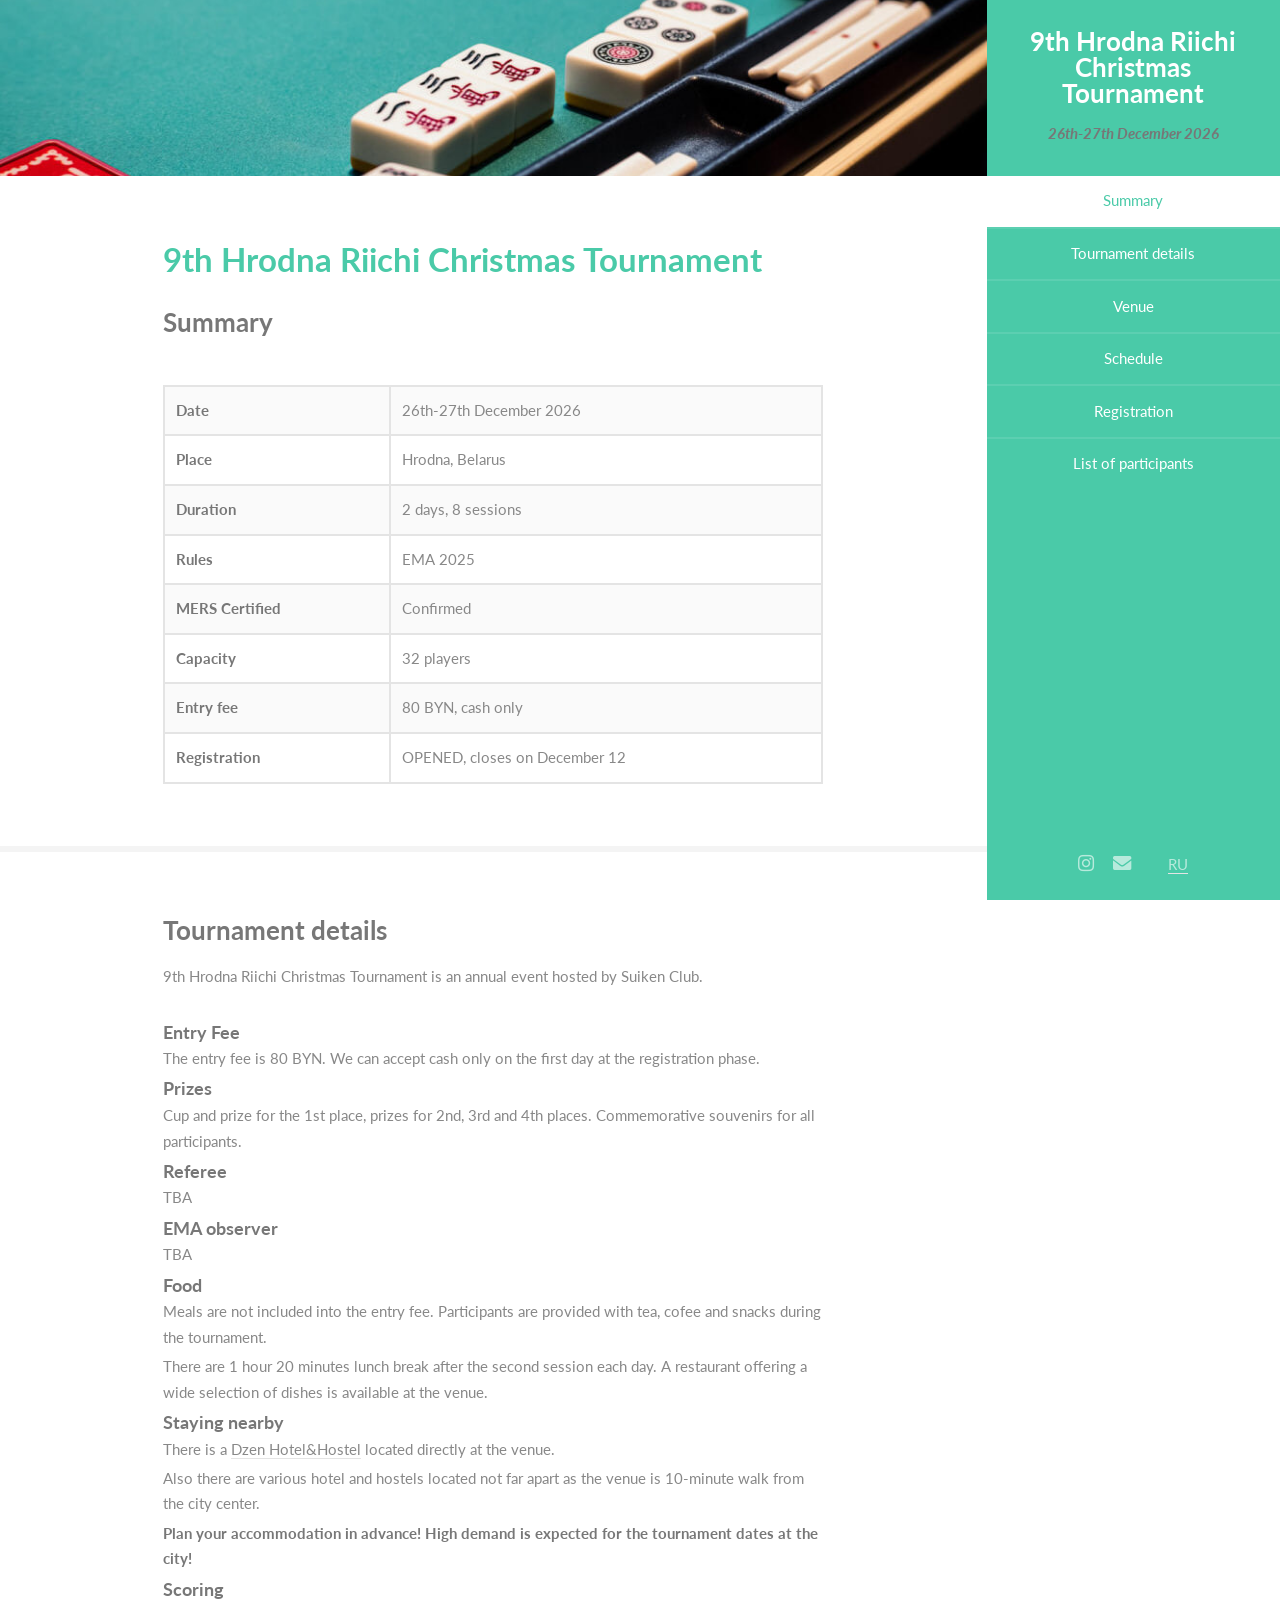
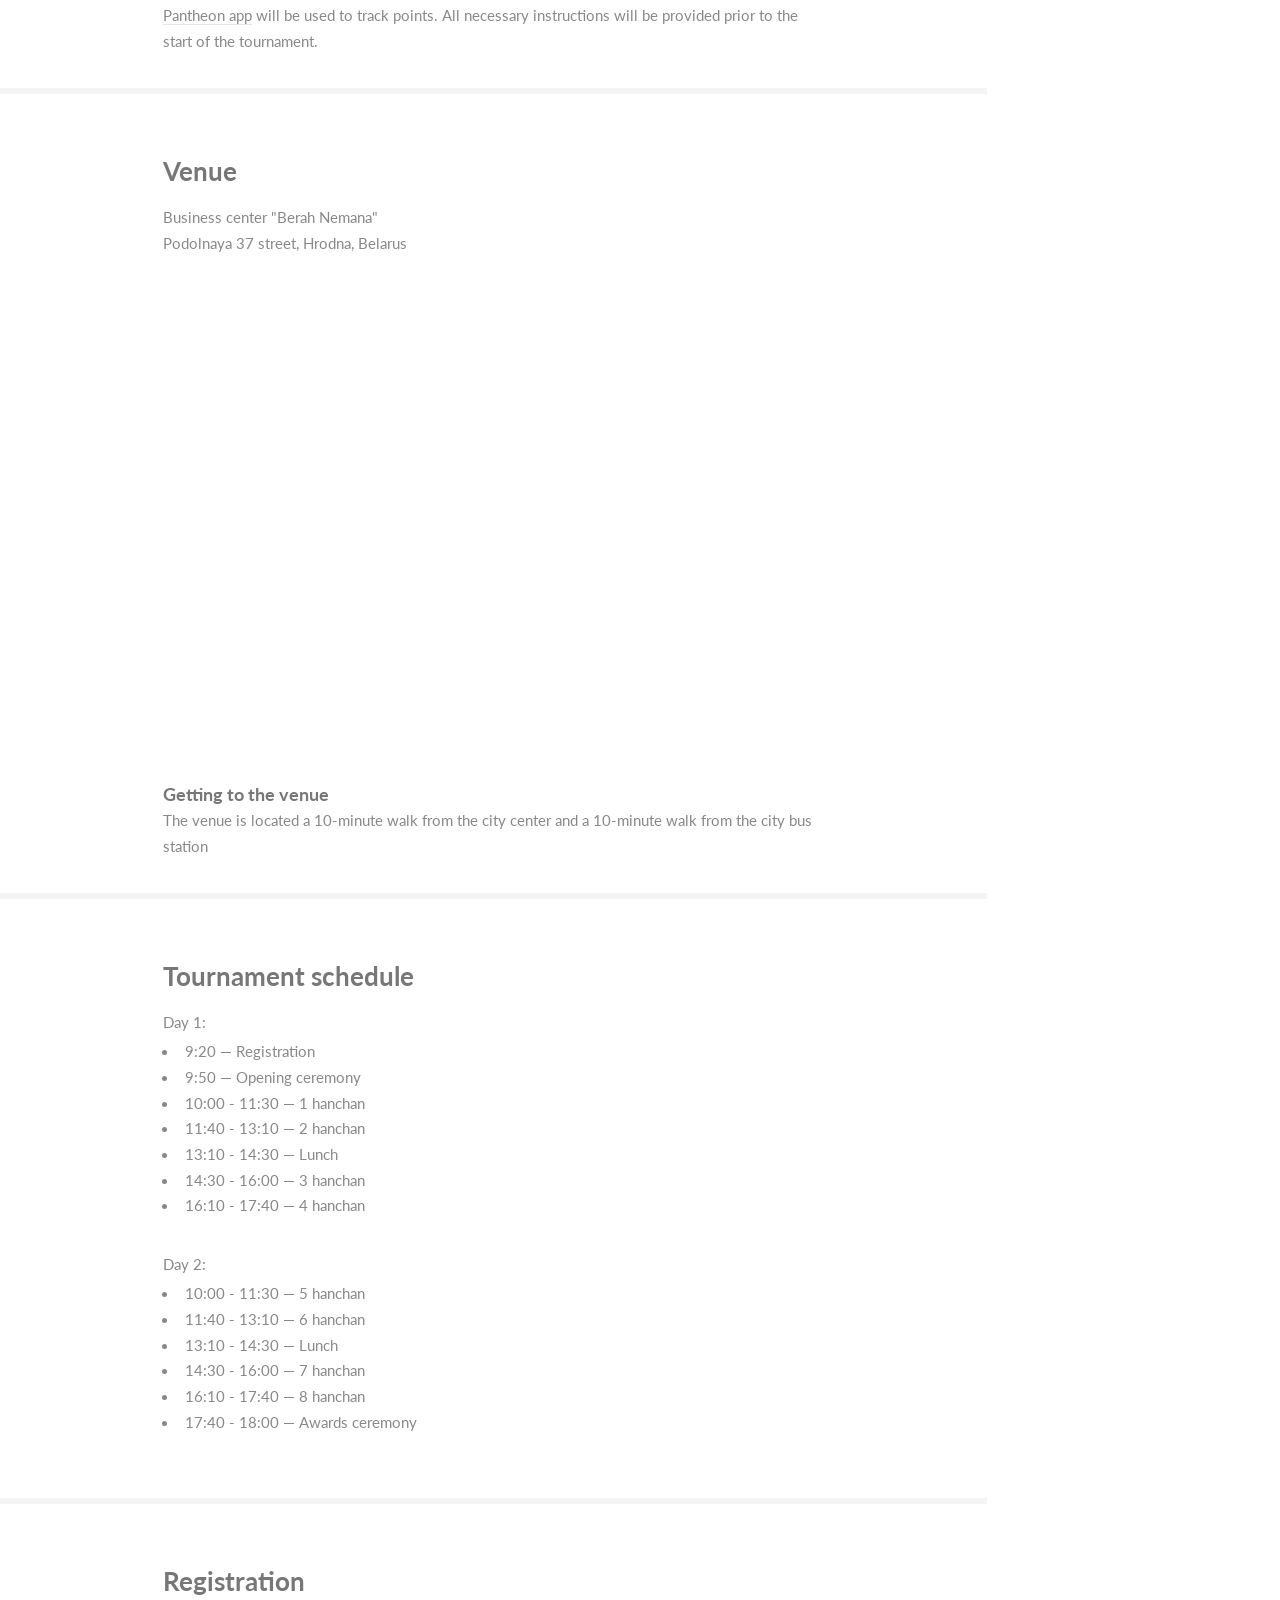
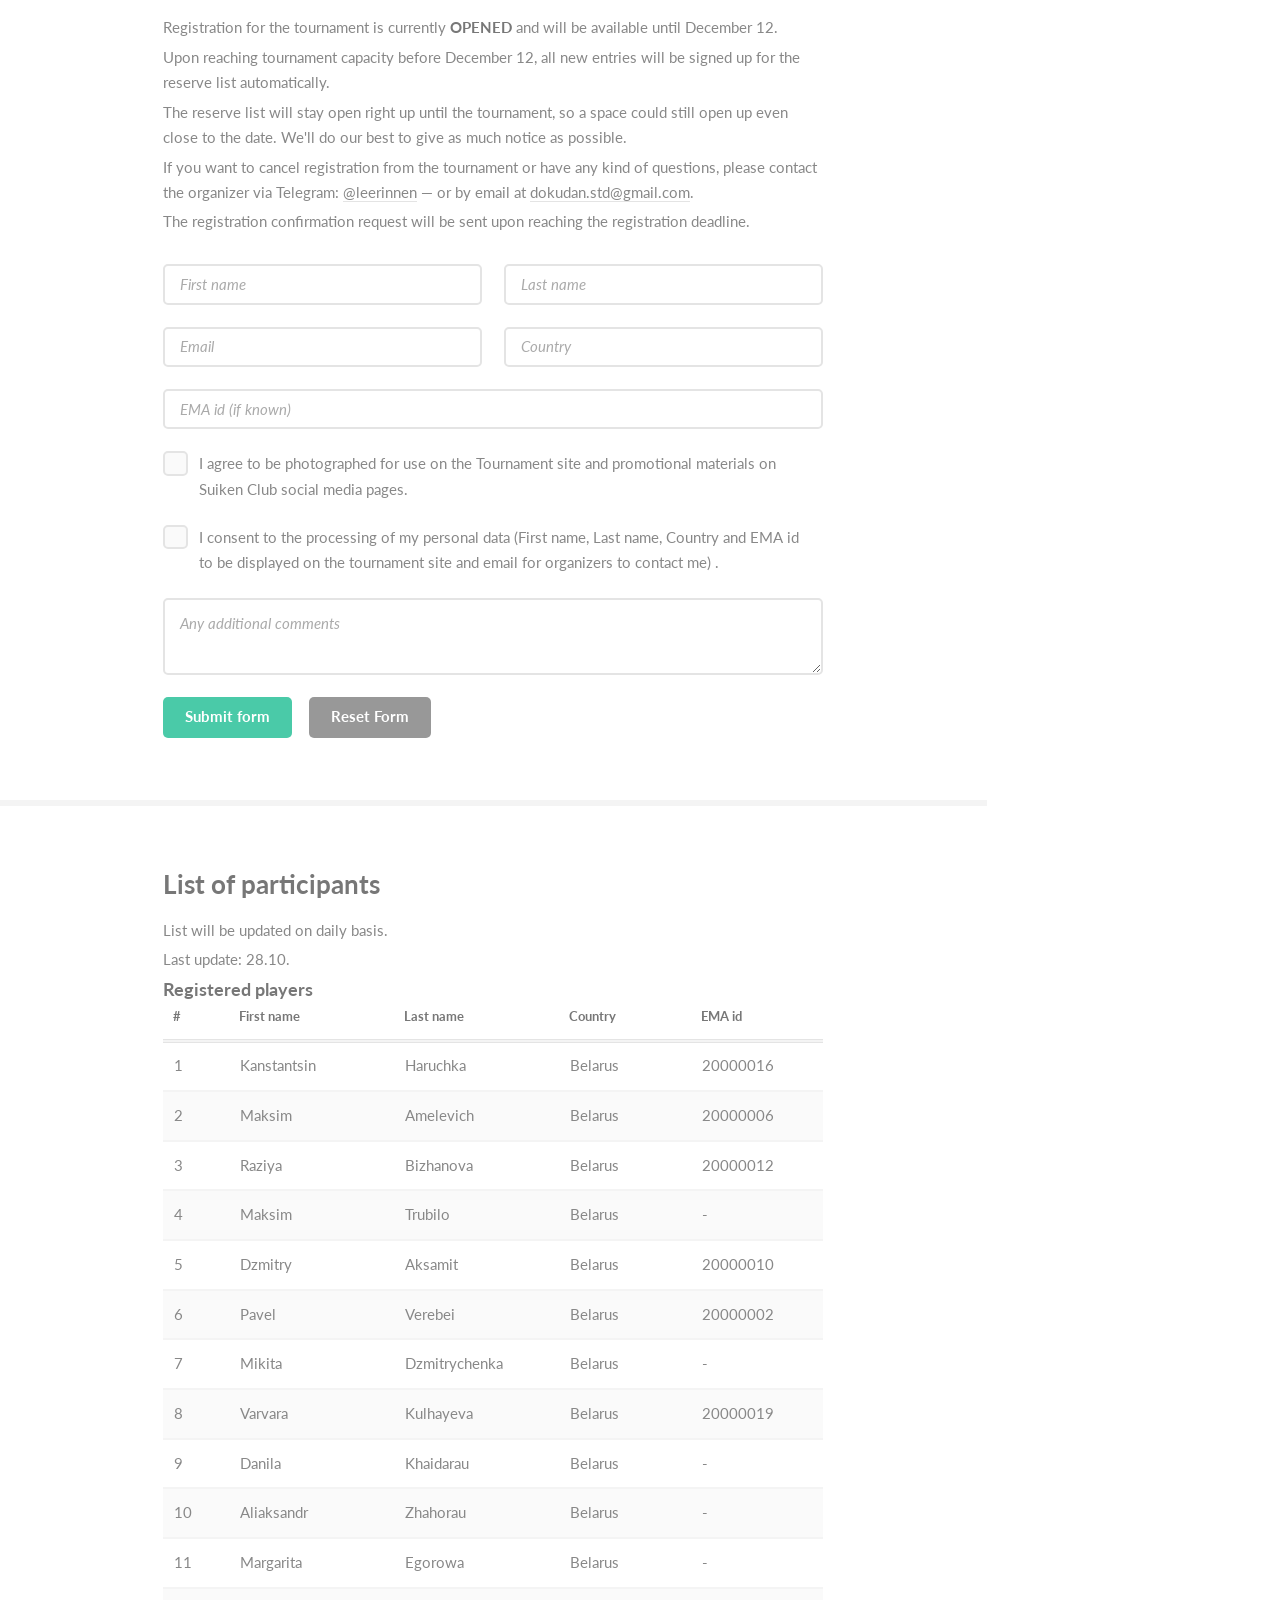
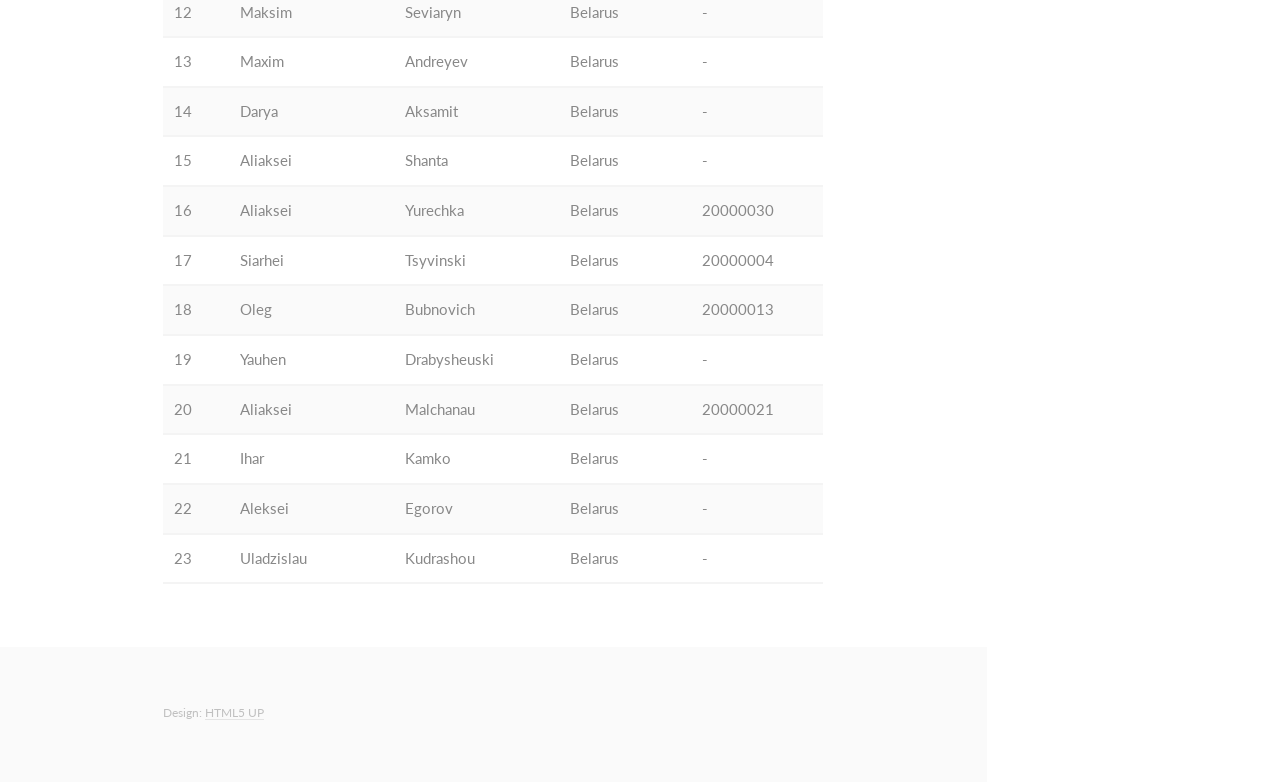
==== commit 2f427ec3: "Add files via upload 28.10 participants list update" ====
--- a/index.html
+++ b/index.html
@@ -242,7 +242,7 @@
 				<div class="container">
 					<h3> List of participants</h3>
 					<p>List will be updated on daily basis.</p>
-					<p>Last update: 26.10.</p>
+					<p>Last update: 28.10.</p>
 					<h4>Registered players</h4>
 					<div class="table-wrapper">
 						<table>
@@ -431,6 +431,14 @@
 								</tr>
 								<!--
 							-->
+									<td>23</td>
+									<td>Uladzislau</td>
+									<td>Kudrashou</td>
+									<td>Belarus</td>
+									<td>-</td>
+								</tr>
+								<!--
+							-->
 							</tbody>
 						</table>
 					</div>
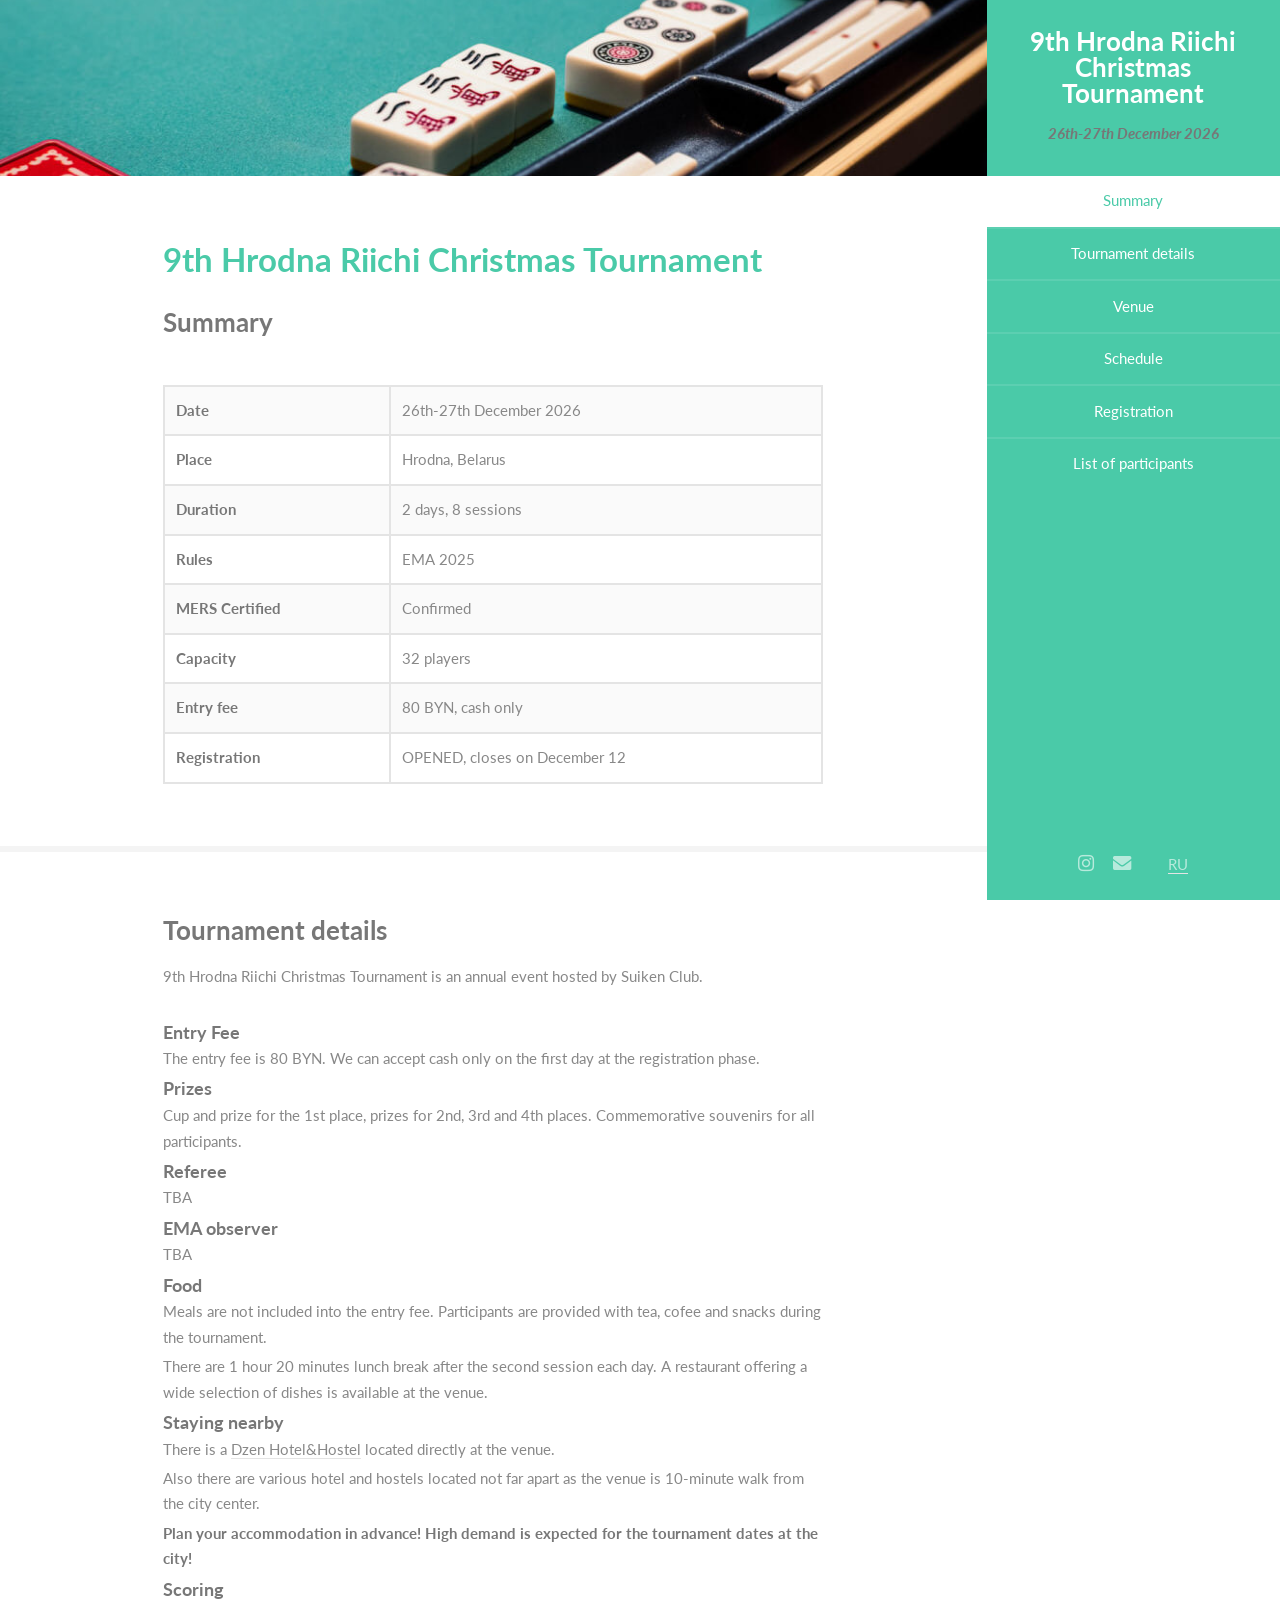
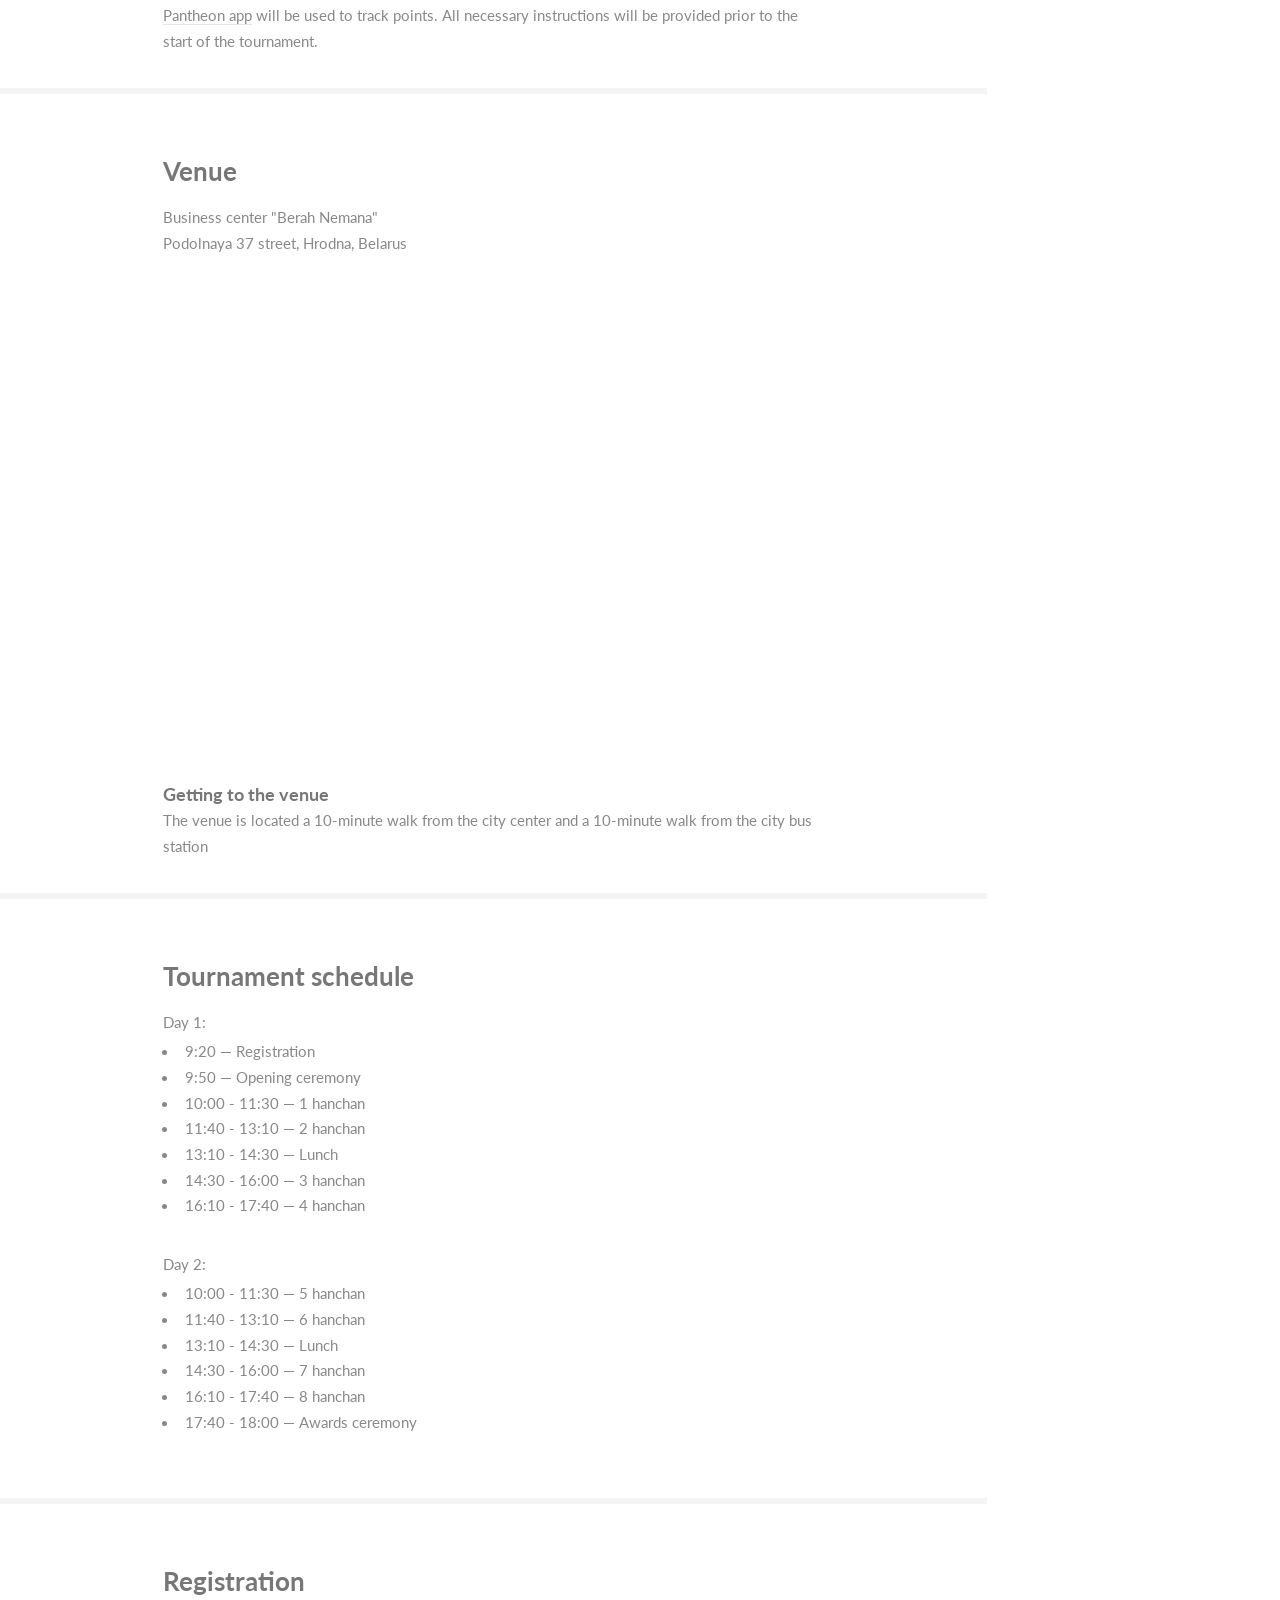
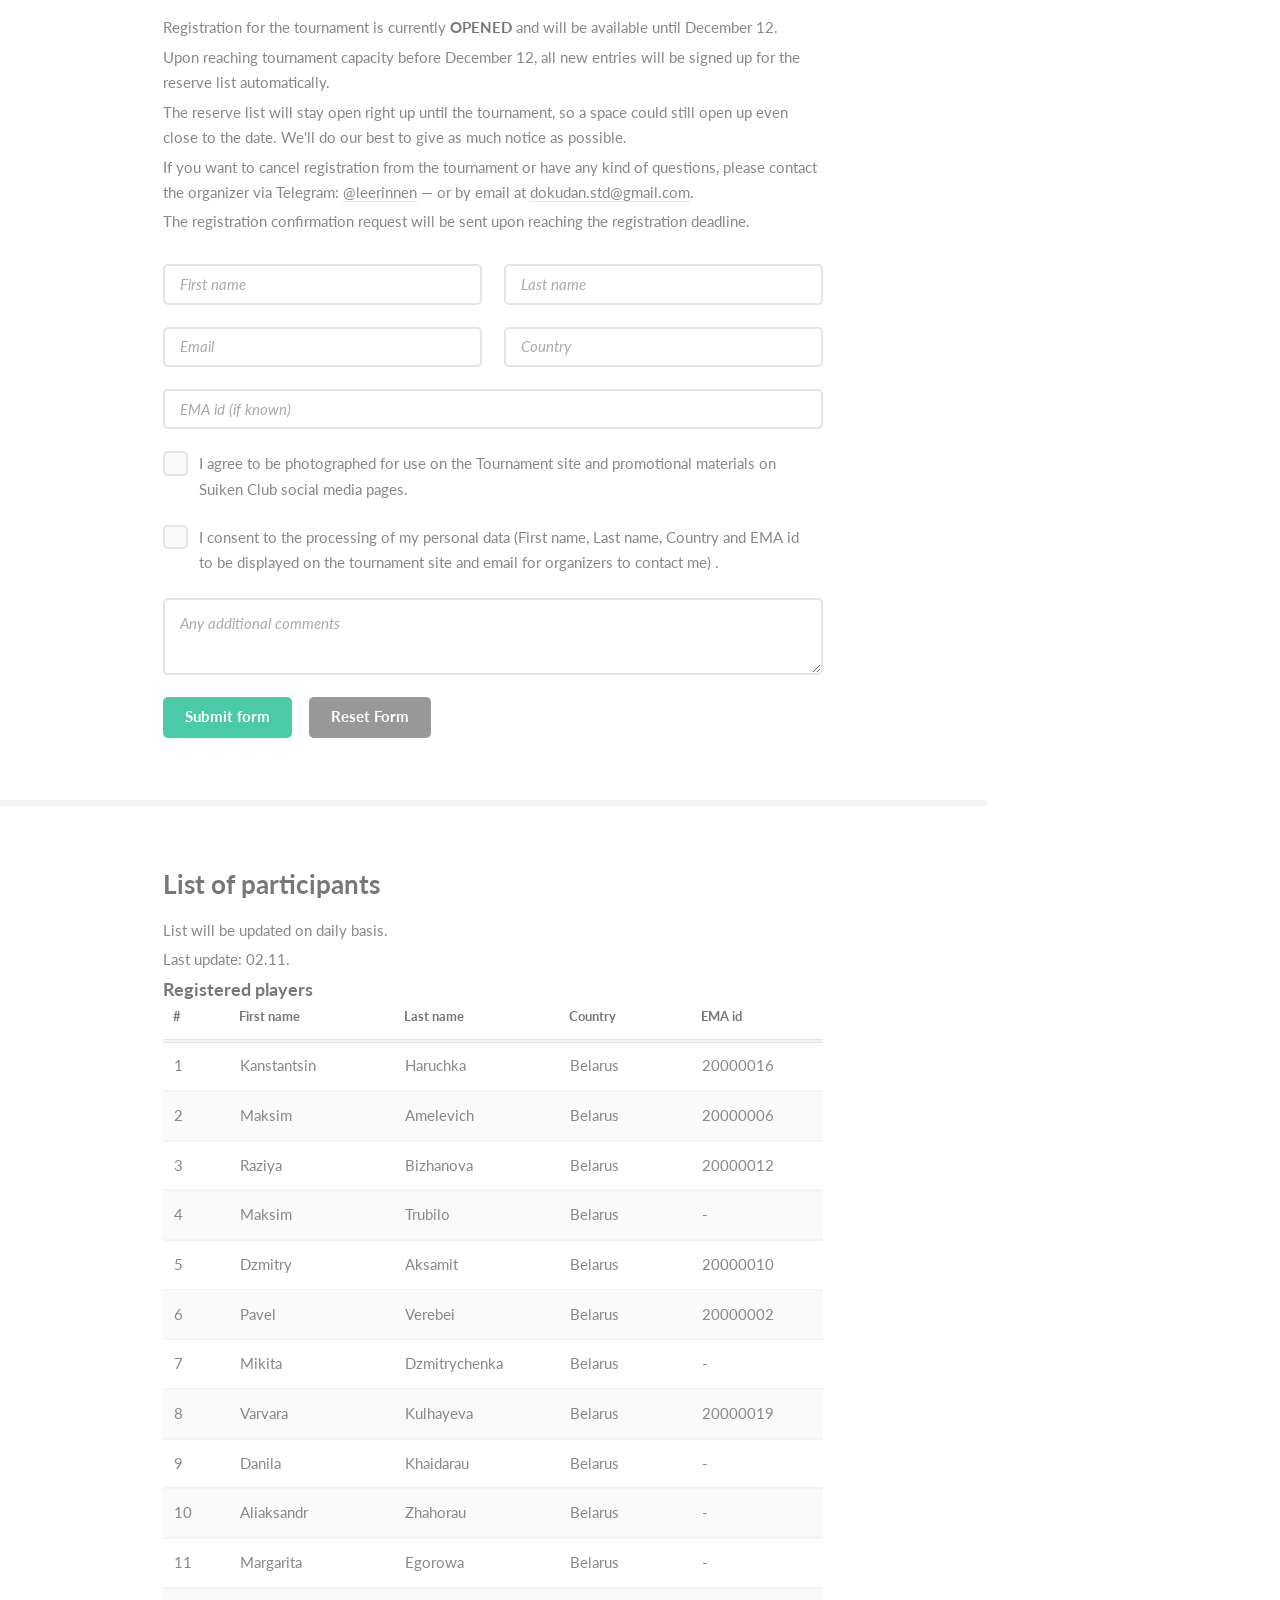
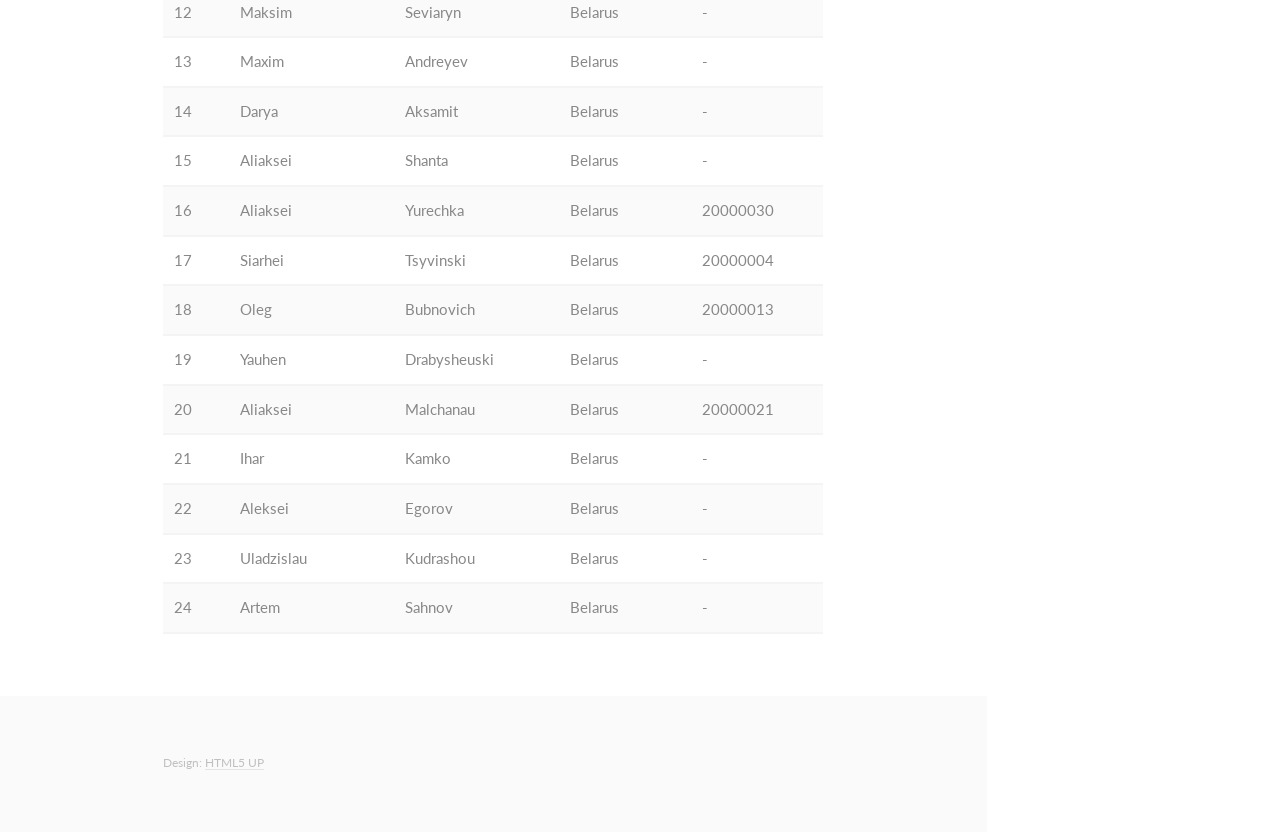
==== commit ccf45fe4: "Add files via upload 02.11 daily update" ====
--- a/index.html
+++ b/index.html
@@ -242,7 +242,7 @@
 				<div class="container">
 					<h3> List of participants</h3>
 					<p>List will be updated on daily basis.</p>
-					<p>Last update: 28.10.</p>
+					<p>Last update: 02.11.</p>
 					<h4>Registered players</h4>
 					<div class="table-wrapper">
 						<table>
@@ -439,6 +439,14 @@
 								</tr>
 								<!--
 							-->
+									<td>24</td>
+									<td>Artem</td>
+									<td>Sahnov</td>
+									<td>Belarus</td>
+									<td>-</td>
+								</tr>
+								<!--
+							-->
 							</tbody>
 						</table>
 					</div>
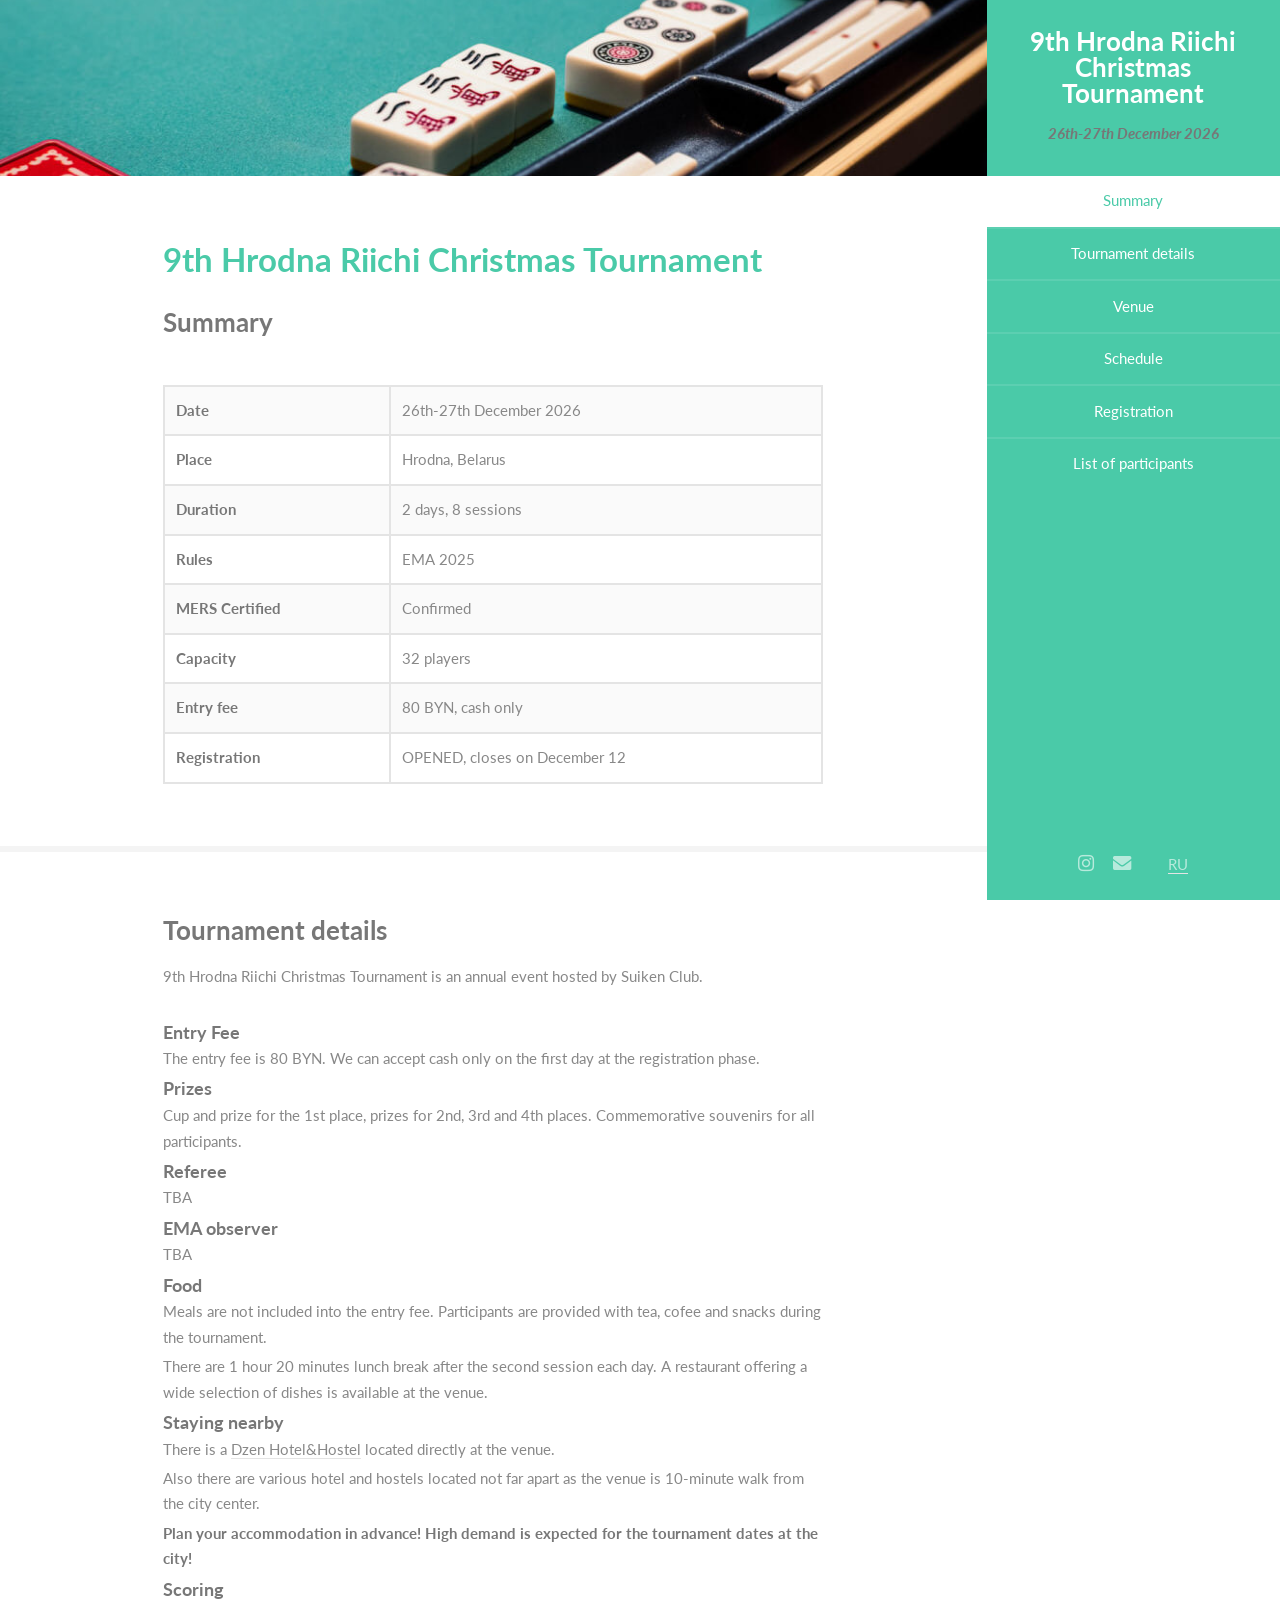
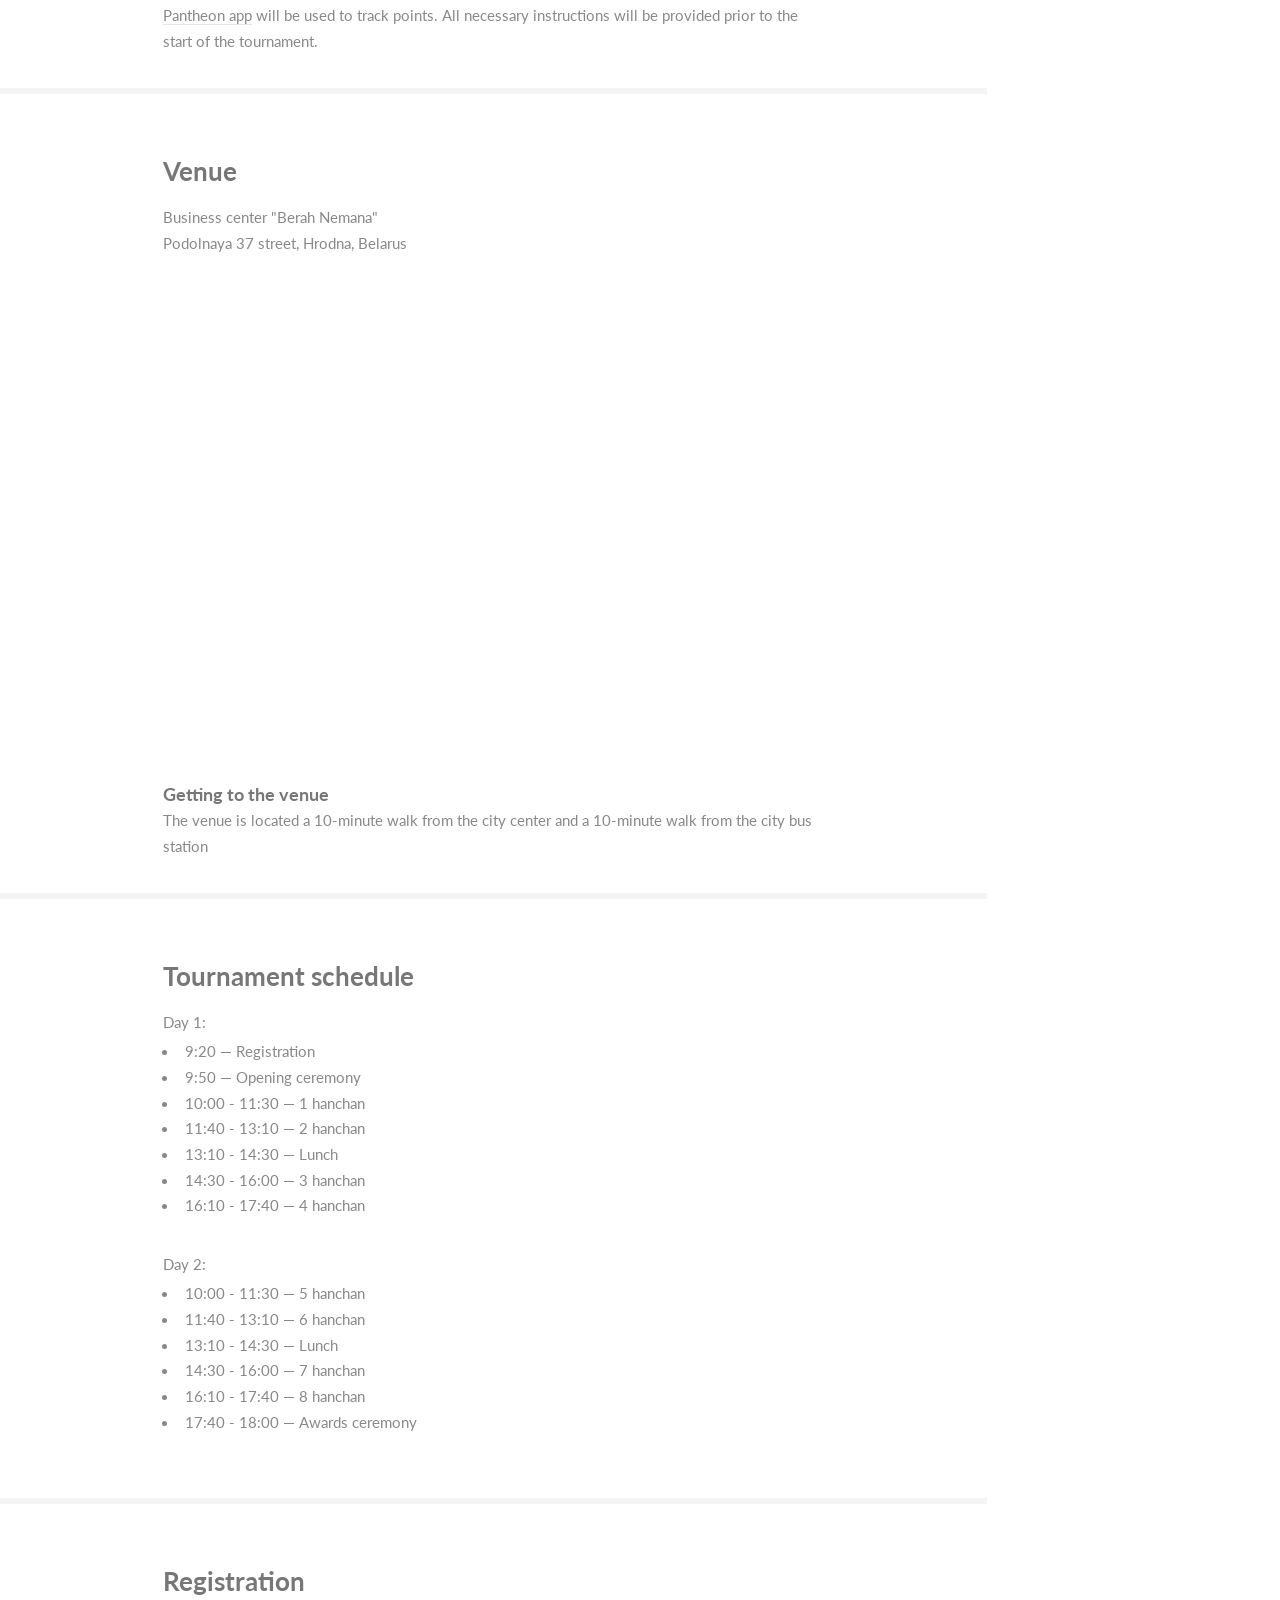
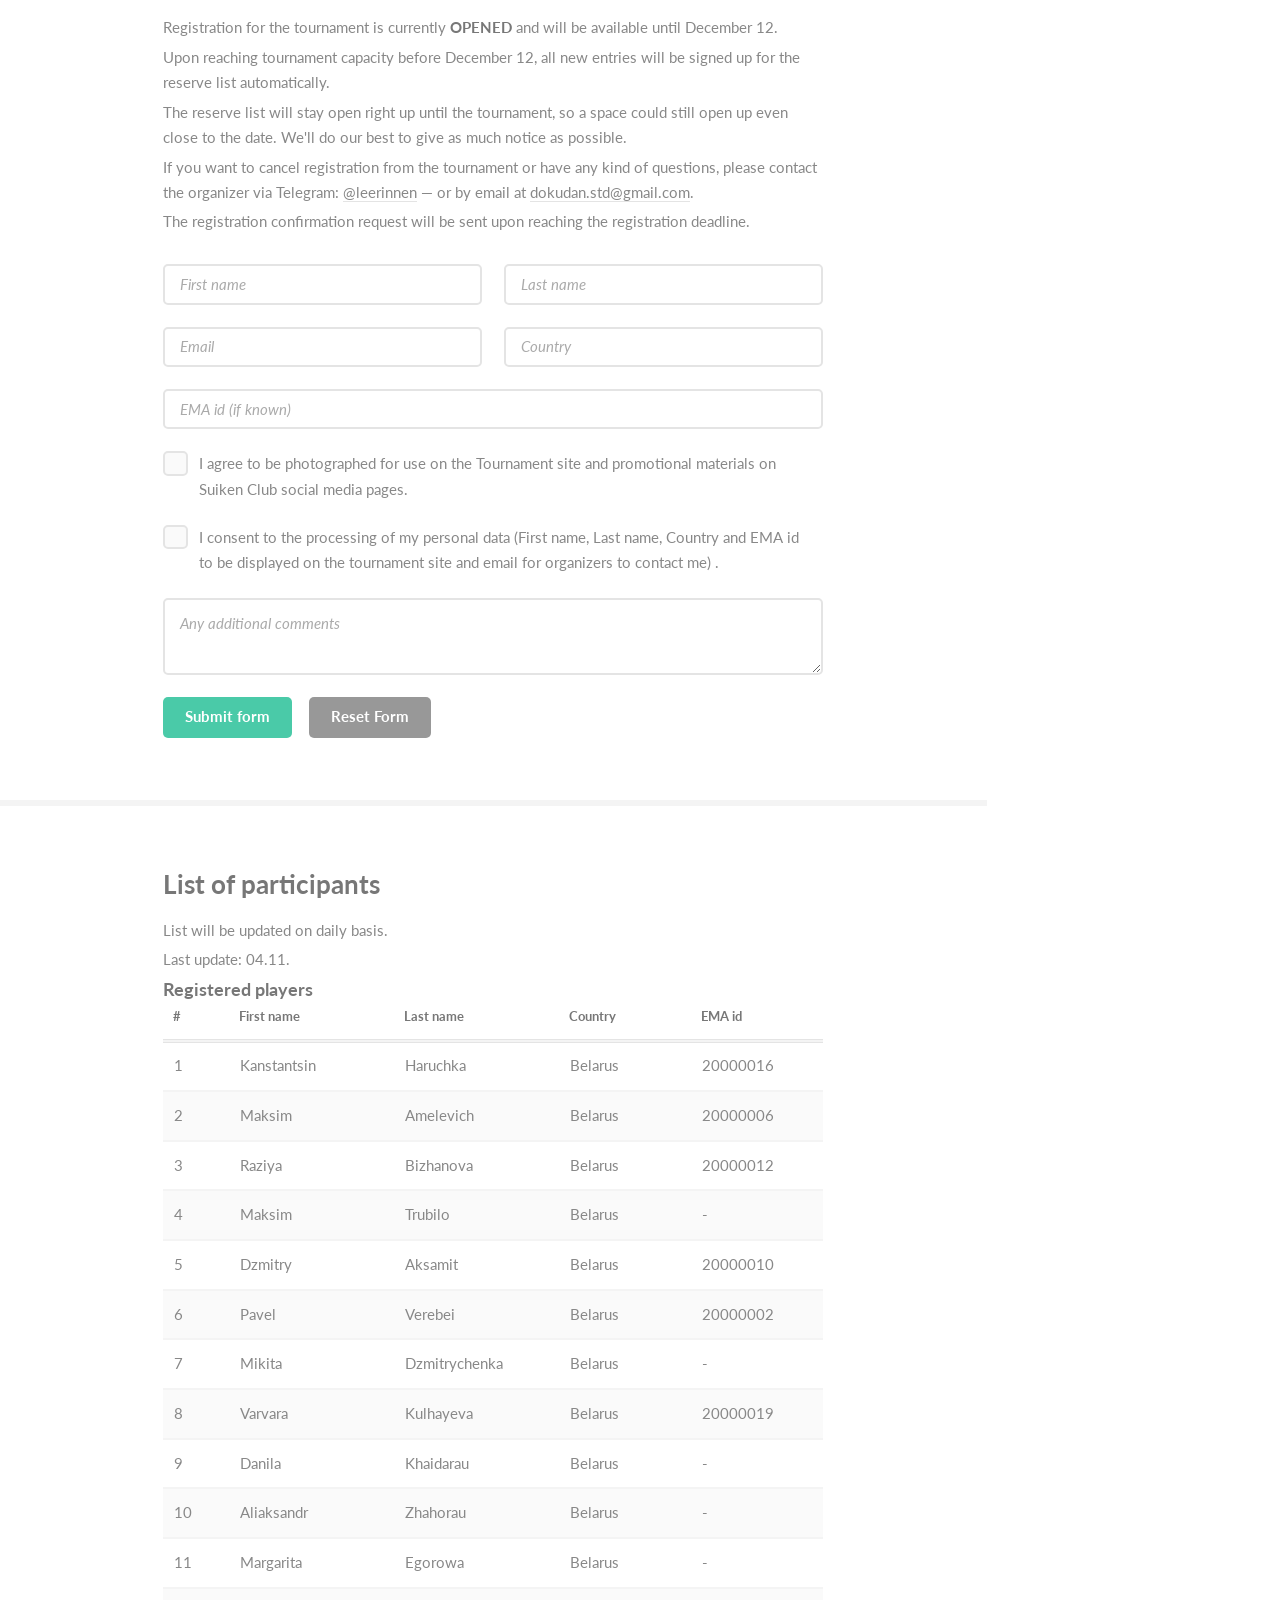
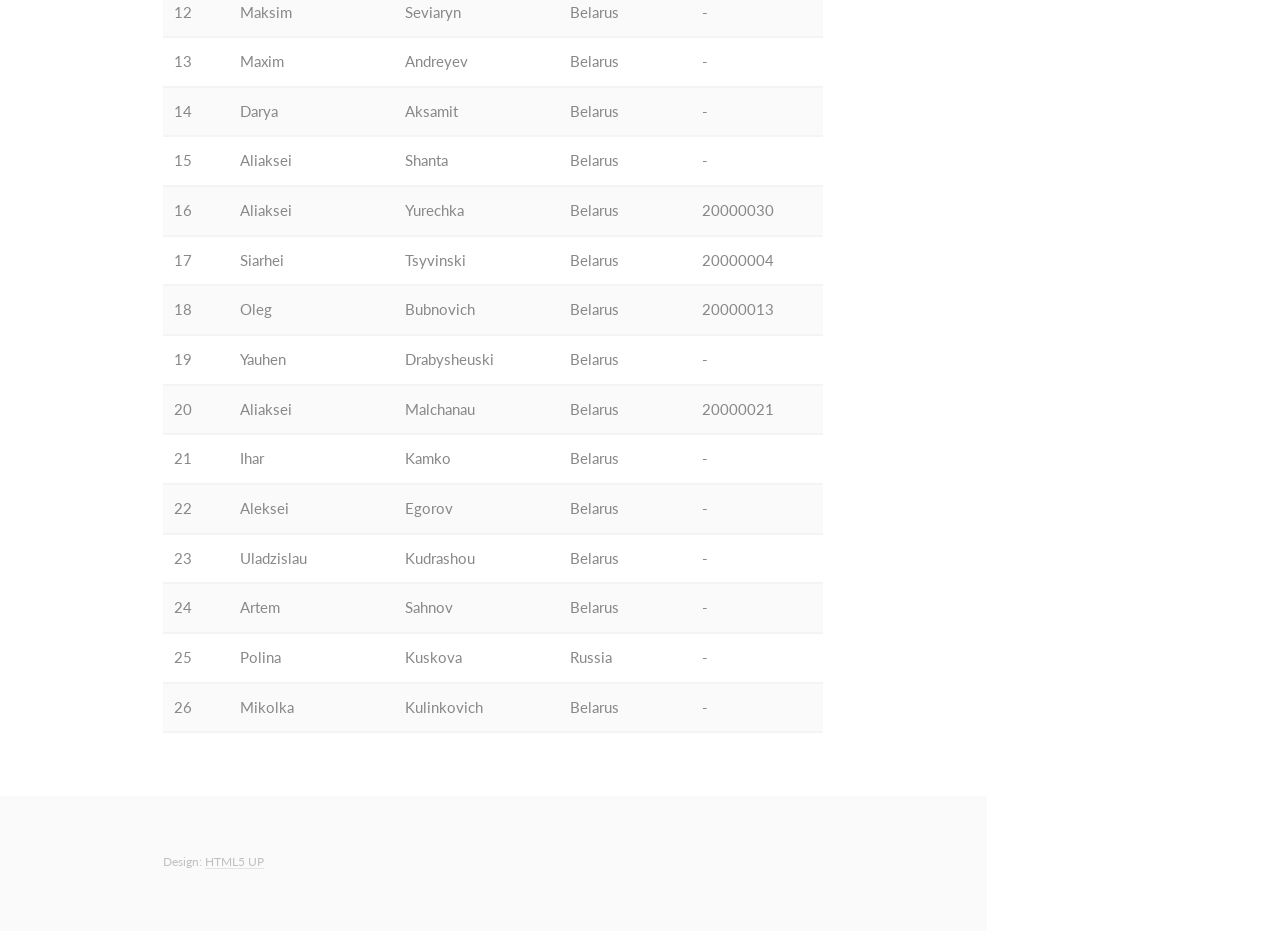
==== commit db6d700e: "Add files via upload 04.11" ====
--- a/index.html
+++ b/index.html
@@ -242,7 +242,7 @@
 				<div class="container">
 					<h3> List of participants</h3>
 					<p>List will be updated on daily basis.</p>
-					<p>Last update: 02.11.</p>
+					<p>Last update: 04.11.</p>
 					<h4>Registered players</h4>
 					<div class="table-wrapper">
 						<table>
@@ -423,6 +423,7 @@
 								</tr>
 								<!--
 							-->
+								<tr>
 									<td>22</td>
 									<td>Aleksei</td>
 									<td>Egorov</td>
@@ -431,6 +432,7 @@
 								</tr>
 								<!--
 							-->
+								<tr>
 									<td>23</td>
 									<td>Uladzislau</td>
 									<td>Kudrashou</td>
@@ -439,9 +441,26 @@
 								</tr>
 								<!--
 							-->
+								<tr>
 									<td>24</td>
 									<td>Artem</td>
 									<td>Sahnov</td>
+									<td>Belarus</td>
+									<td>-</td>
+								</tr>
+								<!--
+							-->
+								<tr>
+									<td>25</td>
+									<td>Polina</td>
+									<td>Kuskova</td>
+									<td>Russia</td>
+									<td>-</td>
+								</tr>
+								<tr>
+									<td>26</td>
+									<td>Mikolka</td>
+									<td>Kulinkovich</td>
 									<td>Belarus</td>
 									<td>-</td>
 								</tr>
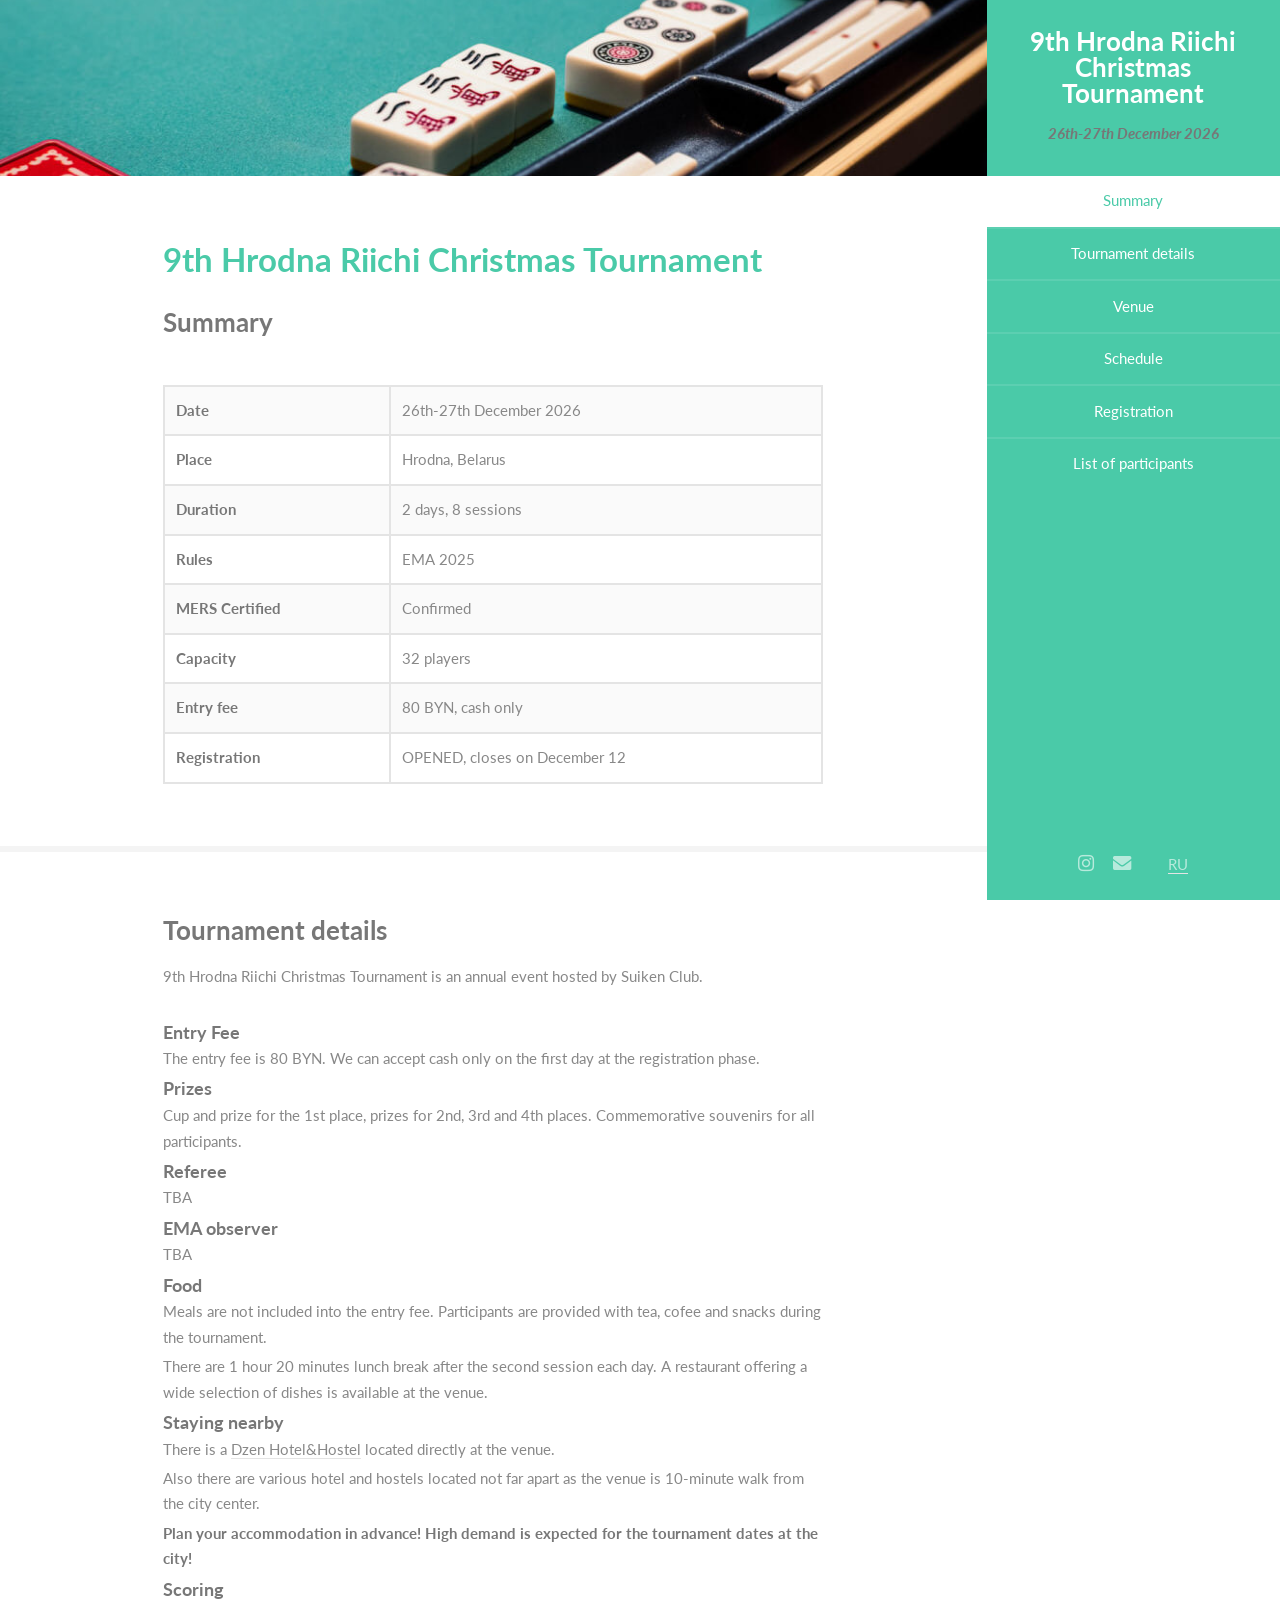
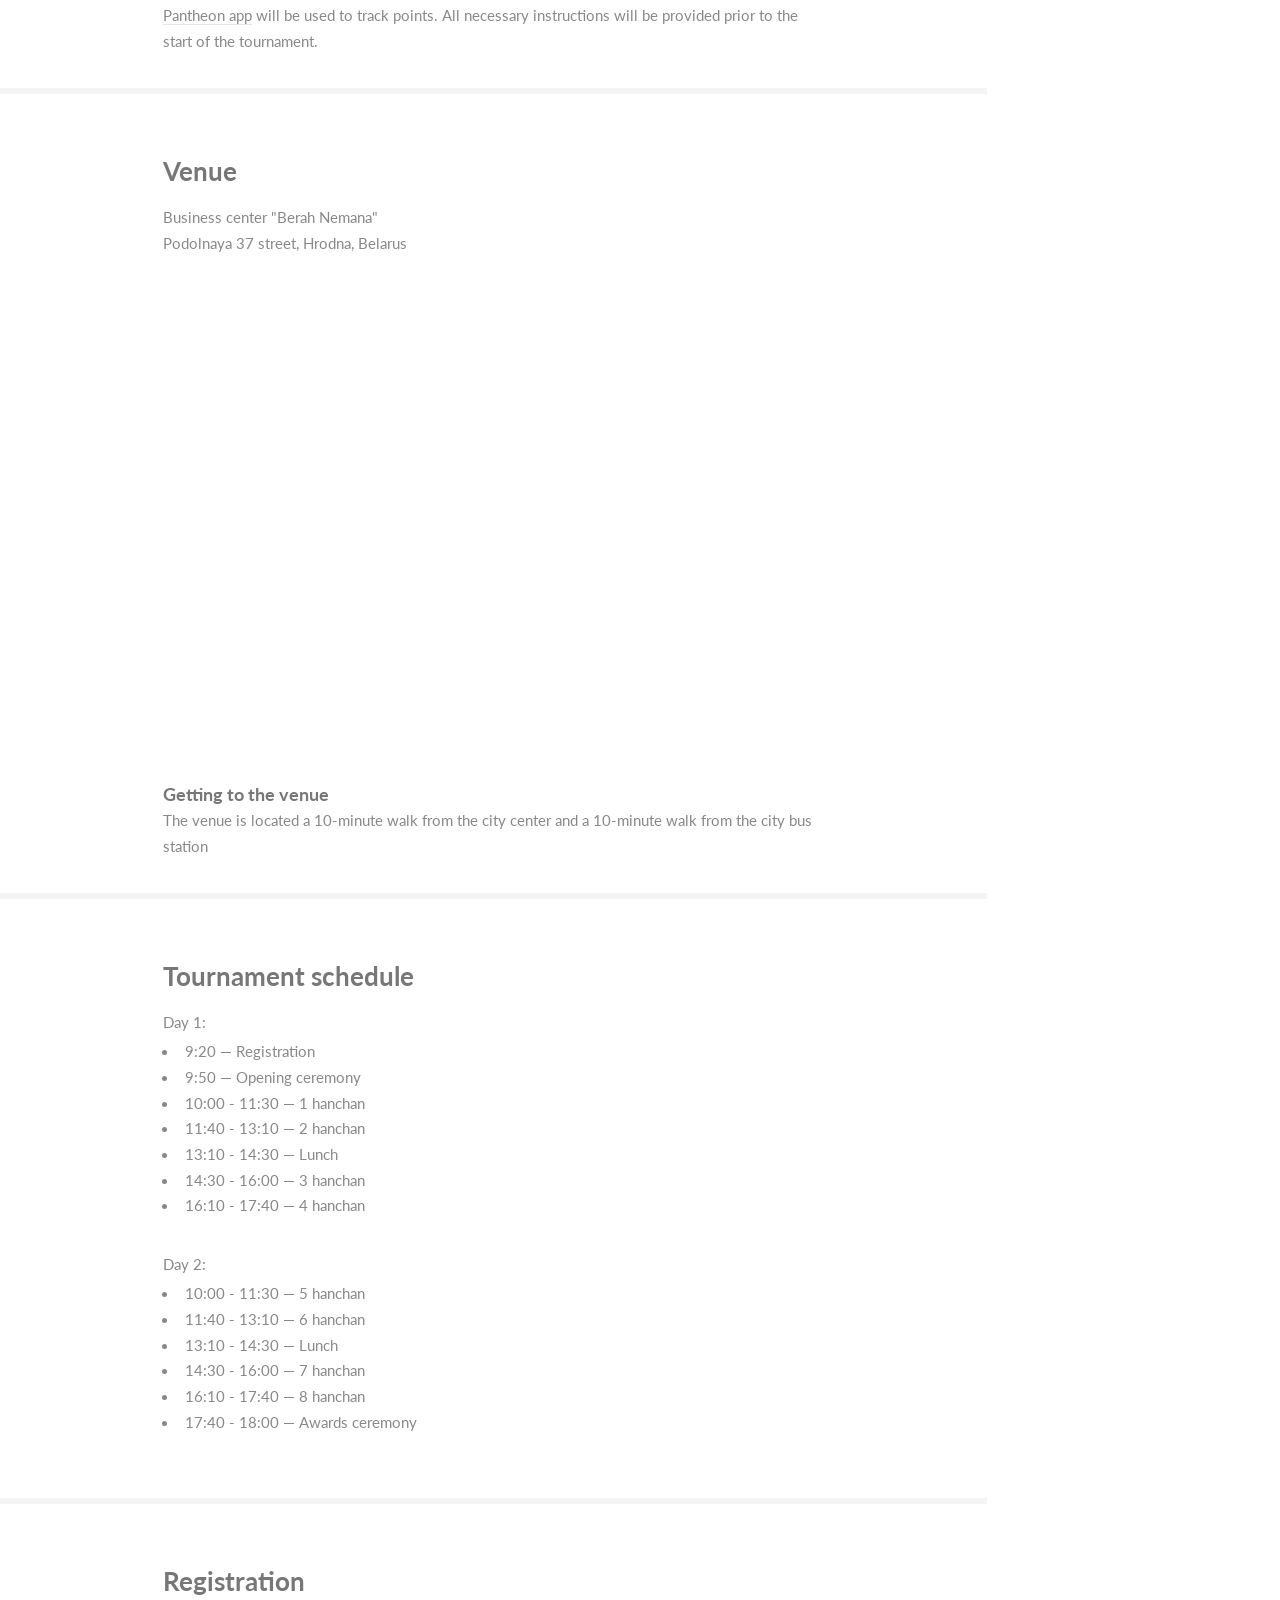
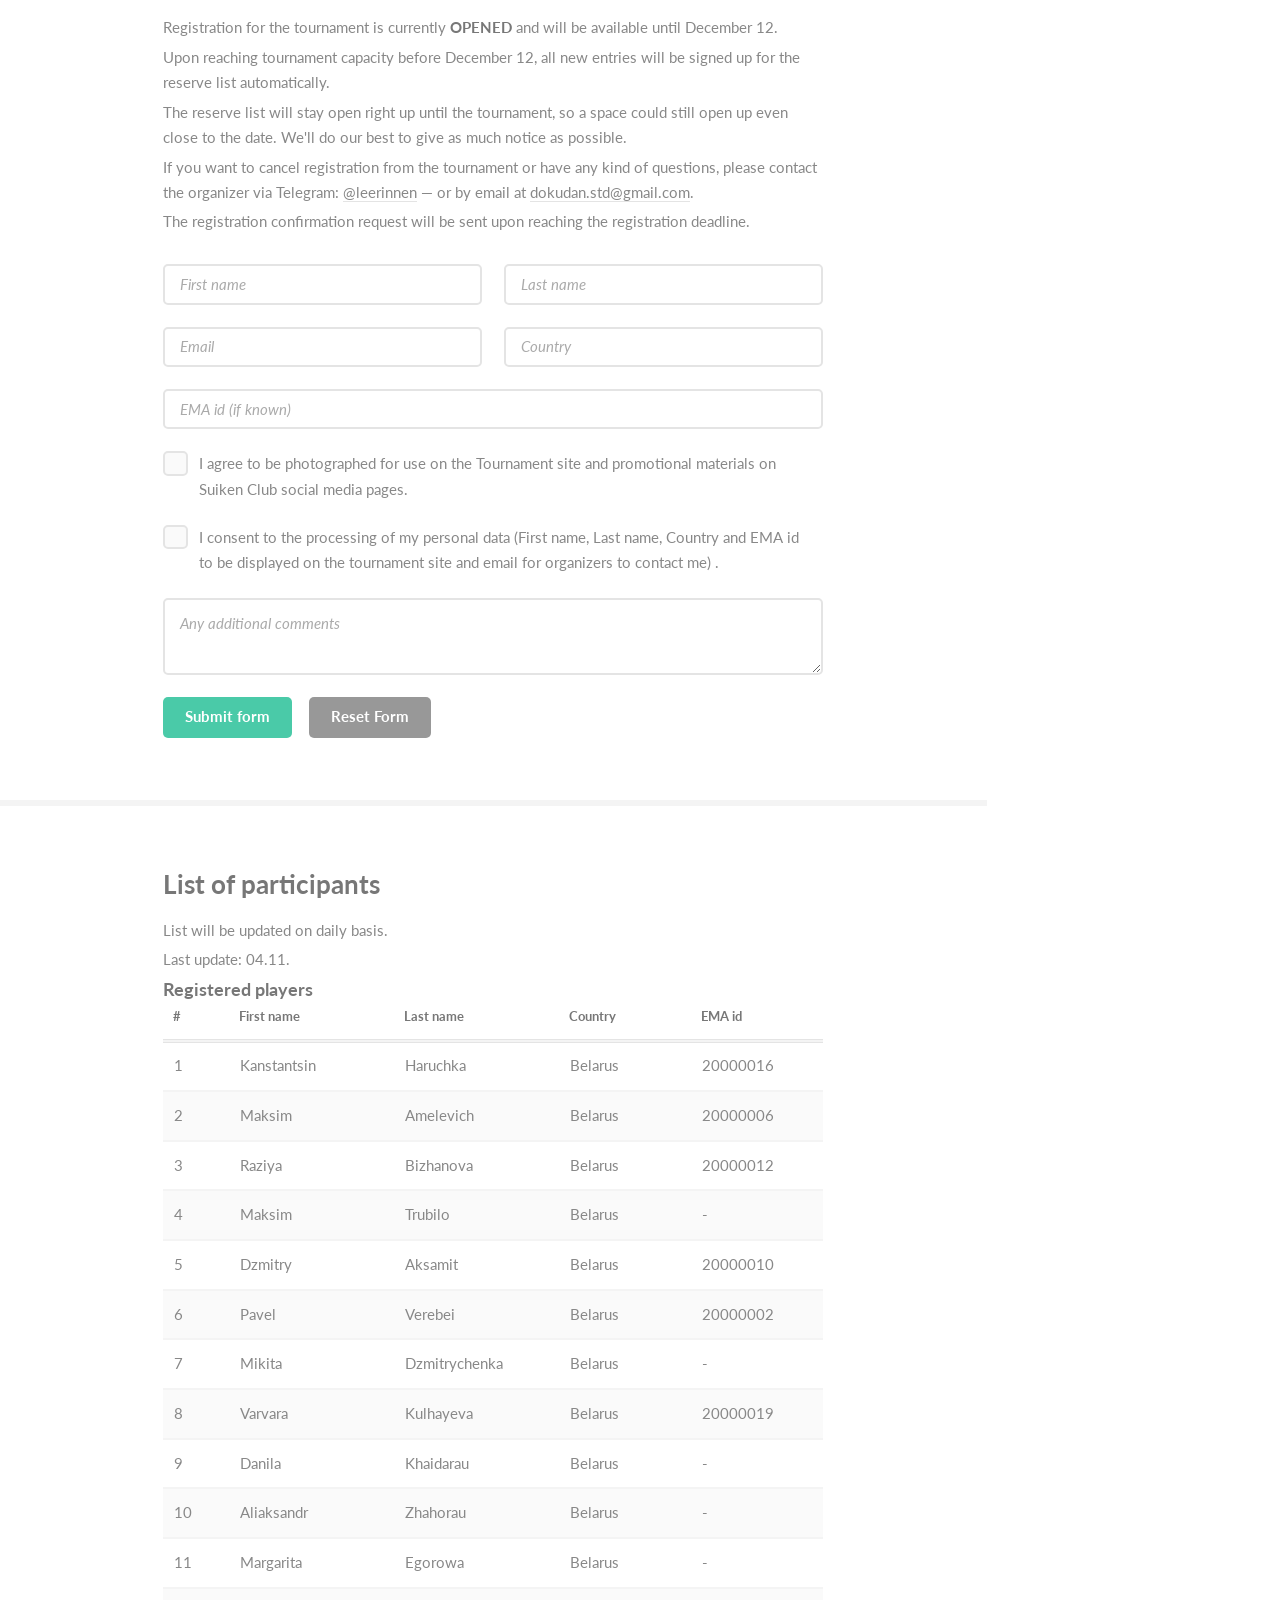
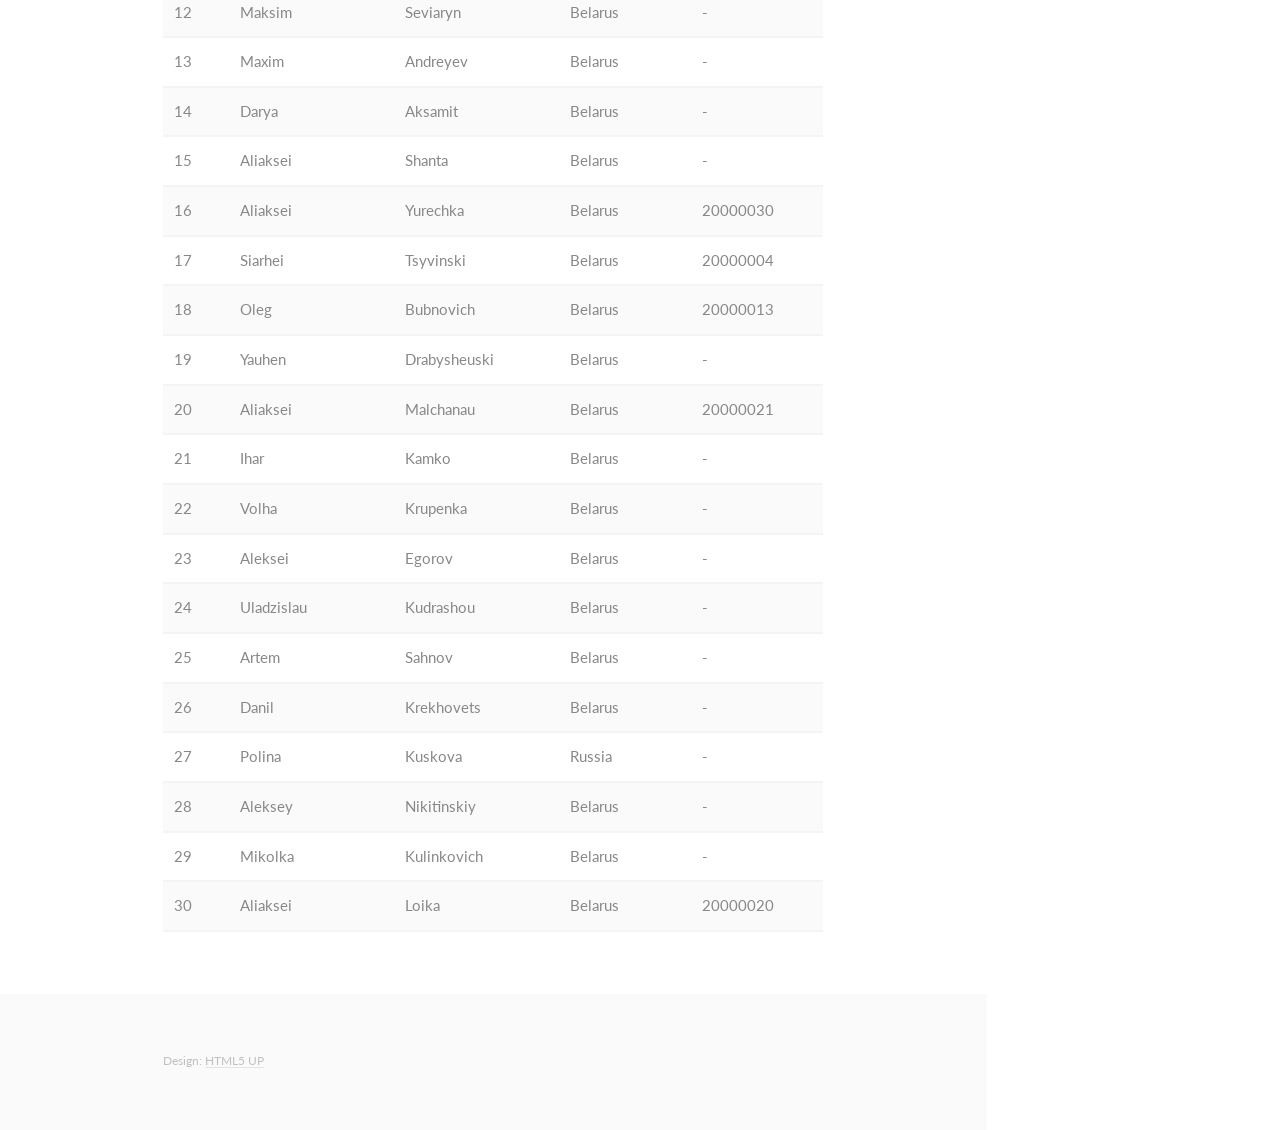
==== commit c8817e57: "Add files via upload" ====
--- a/index.html
+++ b/index.html
@@ -425,6 +425,14 @@
 							-->
 								<tr>
 									<td>22</td>
+									<td>Volha</td>
+									<td>Krupenka</td>
+									<td>Belarus</td>
+									<td>-</td>
+								</tr>
+							
+								<tr>
+									<td>23</td>
 									<td>Aleksei</td>
 									<td>Egorov</td>
 									<td>Belarus</td>
@@ -433,7 +441,7 @@
 								<!--
 							-->
 								<tr>
-									<td>23</td>
+									<td>24</td>
 									<td>Uladzislau</td>
 									<td>Kudrashou</td>
 									<td>Belarus</td>
@@ -442,7 +450,7 @@
 								<!--
 							-->
 								<tr>
-									<td>24</td>
+									<td>25</td>
 									<td>Artem</td>
 									<td>Sahnov</td>
 									<td>Belarus</td>
@@ -451,21 +459,42 @@
 								<!--
 							-->
 								<tr>
-									<td>25</td>
+									<td>26</td>
+									<td>Danil</td>
+									<td>Krekhovets</td>
+									<td>Belarus</td>
+									<td>-</td>
+								</tr>
+								<tr>
+									<td>27</td>
 									<td>Polina</td>
 									<td>Kuskova</td>
 									<td>Russia</td>
 									<td>-</td>
 								</tr>
 								<tr>
-									<td>26</td>
+									<td>28</td>
+									<td>Aleksey</td>
+									<td>Nikitinskiy</td>
+									<td>Belarus</td>
+									<td>-</td>
+								</tr>
+								<!--
+							-->
+								<tr>
+									<td>29</td>
 									<td>Mikolka</td>
 									<td>Kulinkovich</td>
 									<td>Belarus</td>
 									<td>-</td>
 								</tr>
-								<!--
-							-->
+								<tr>
+									<td>30</td>
+									<td>Aliaksei</td>
+									<td>Loika</td>
+									<td>Belarus</td>
+									<td>20000020</td>
+								</tr>
 							</tbody>
 						</table>
 					</div>
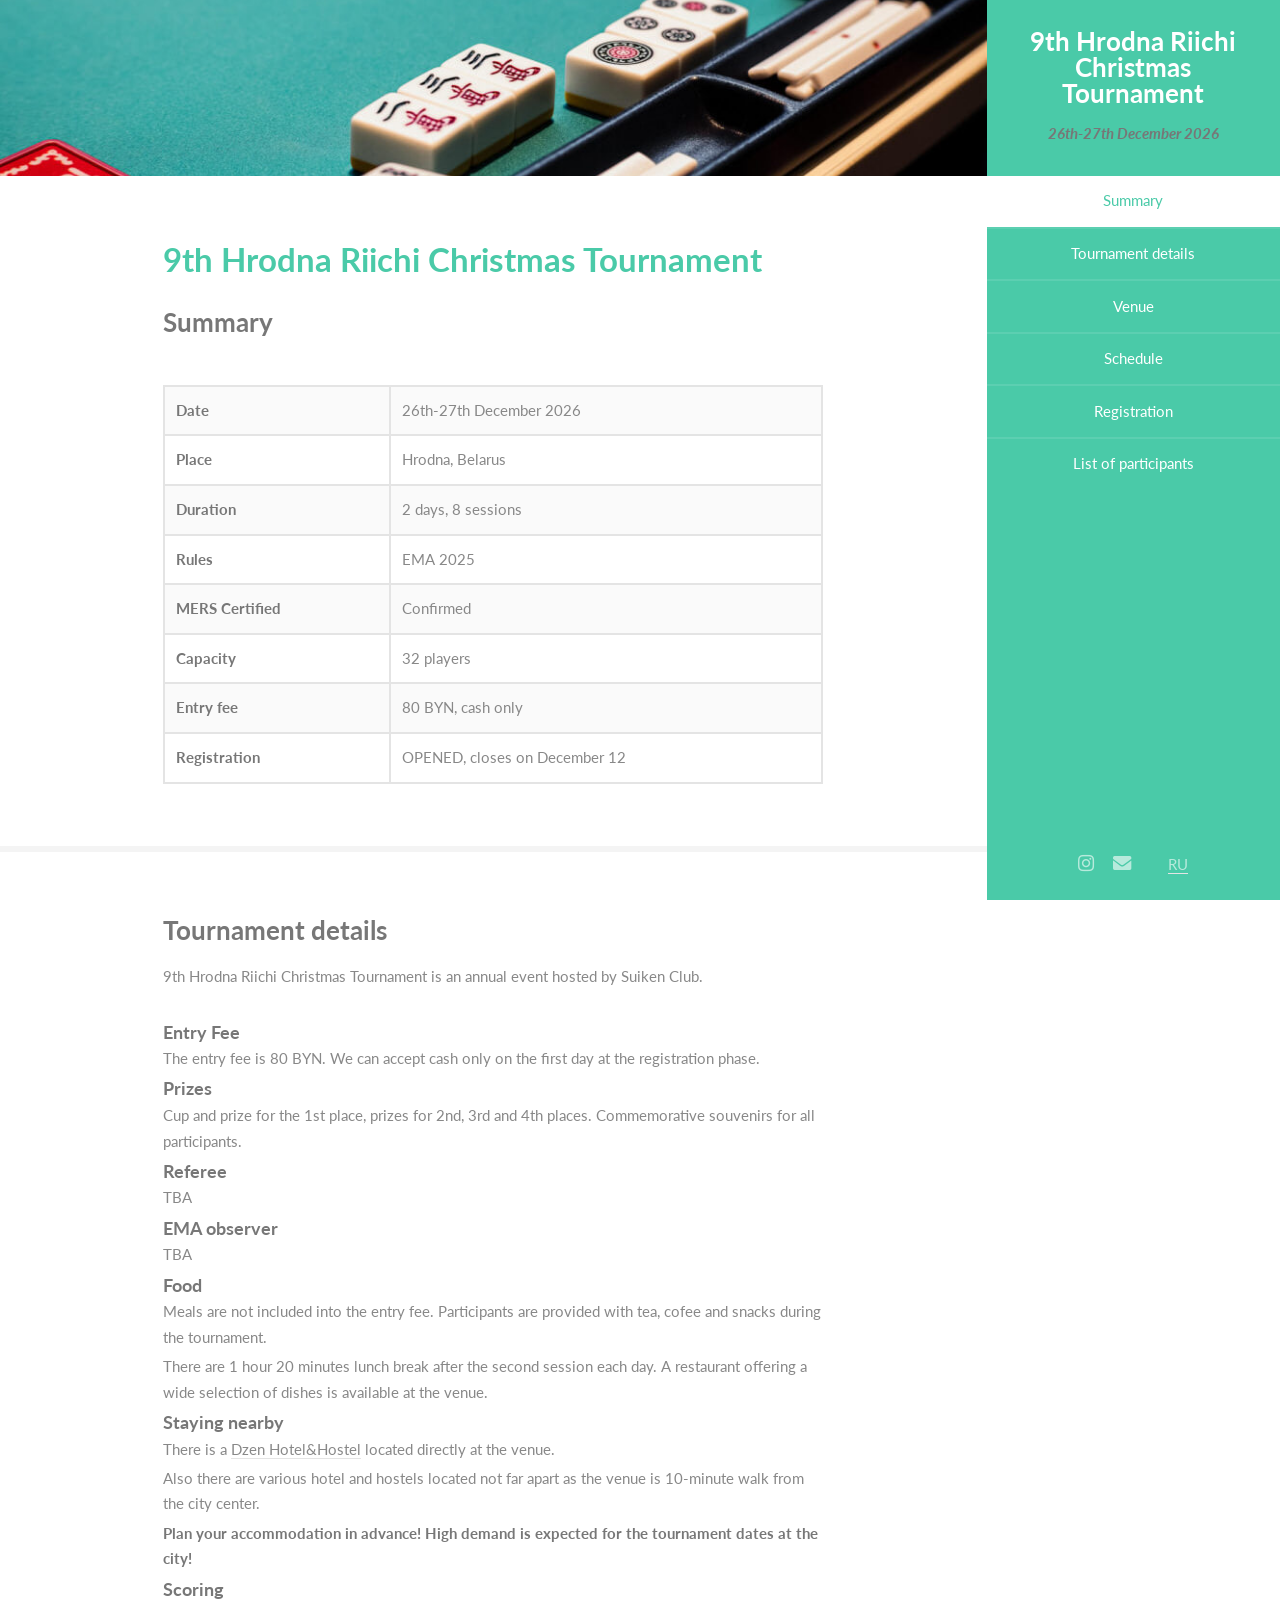
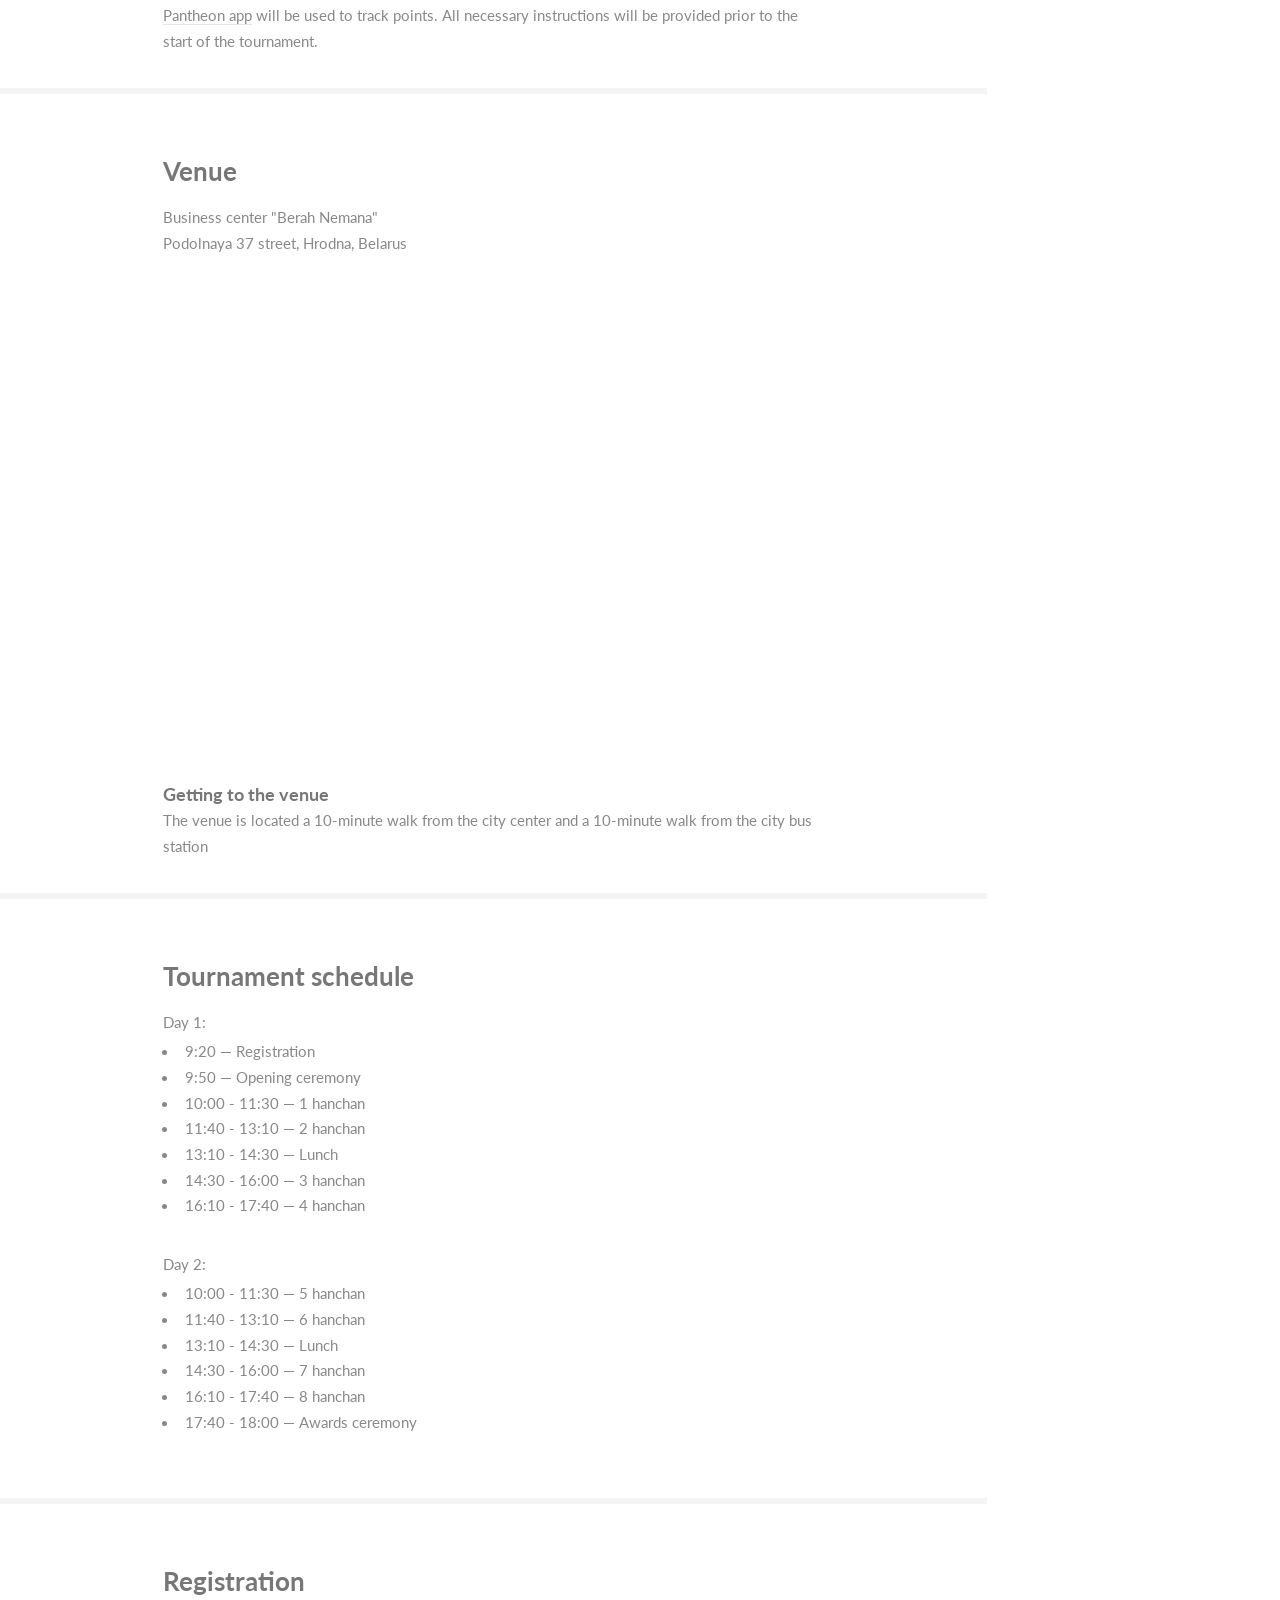
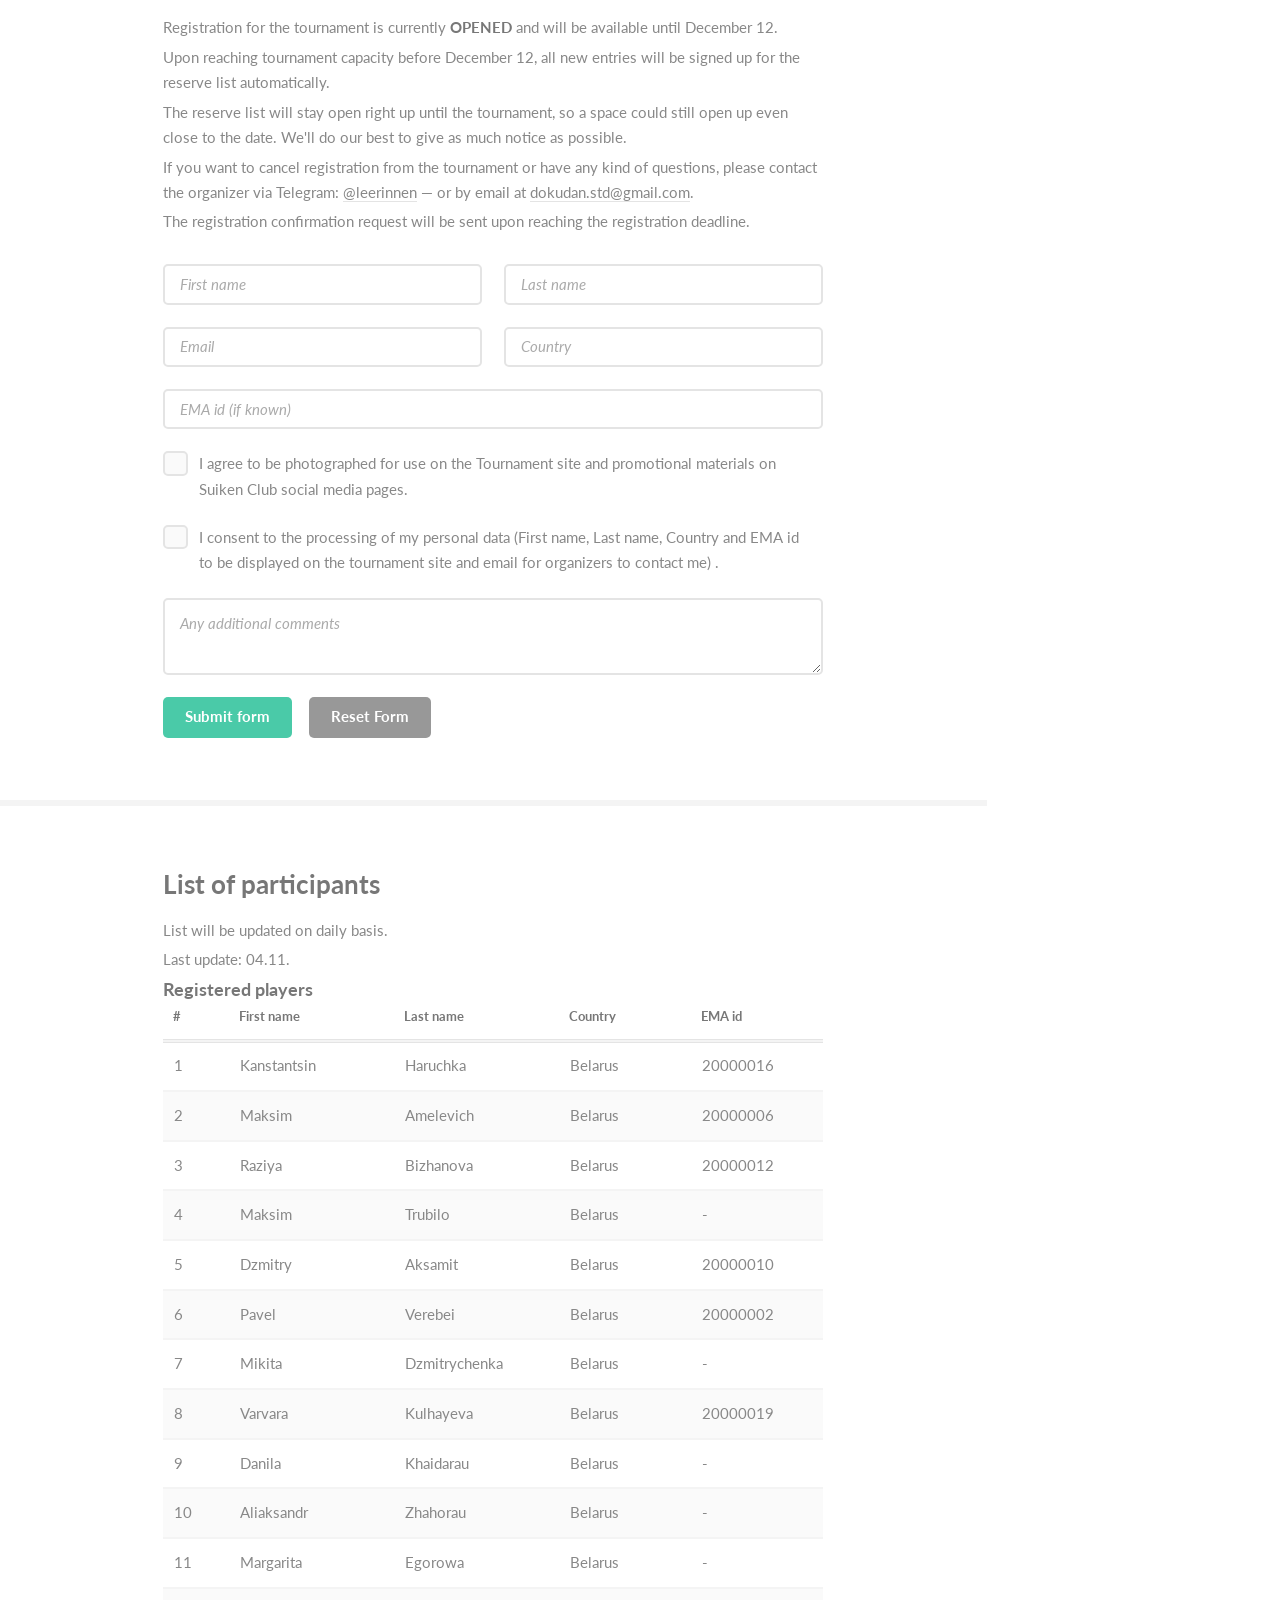
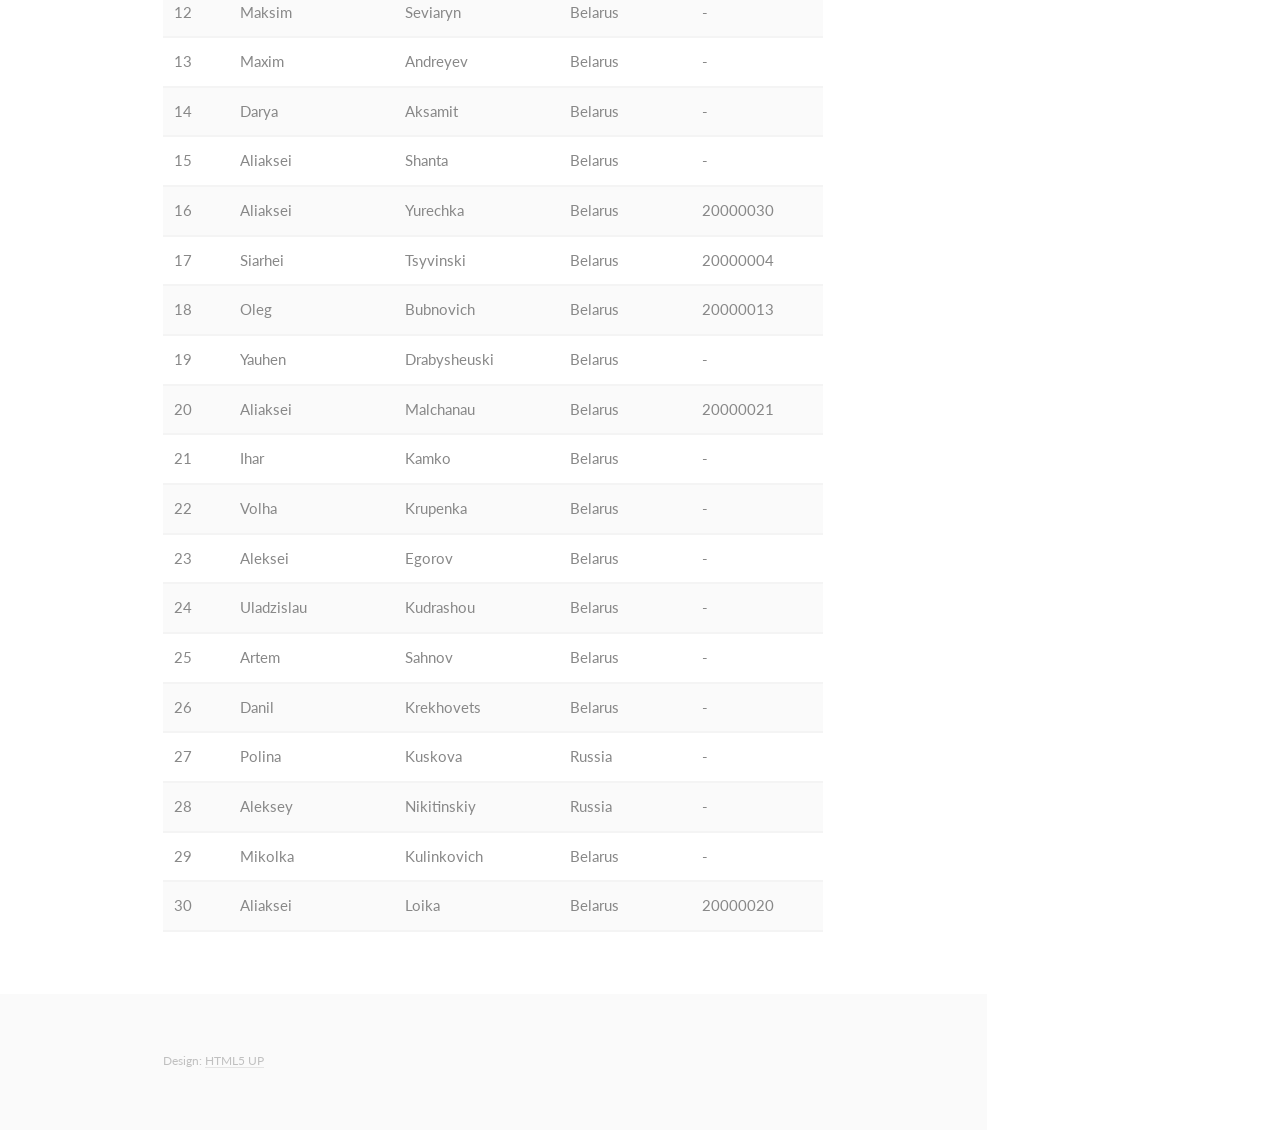
==== commit 812ac1e5: "Add files via upload" ====
--- a/index.html
+++ b/index.html
@@ -476,7 +476,7 @@
 									<td>28</td>
 									<td>Aleksey</td>
 									<td>Nikitinskiy</td>
-									<td>Belarus</td>
+									<td>Russia</td>
 									<td>-</td>
 								</tr>
 								<!--
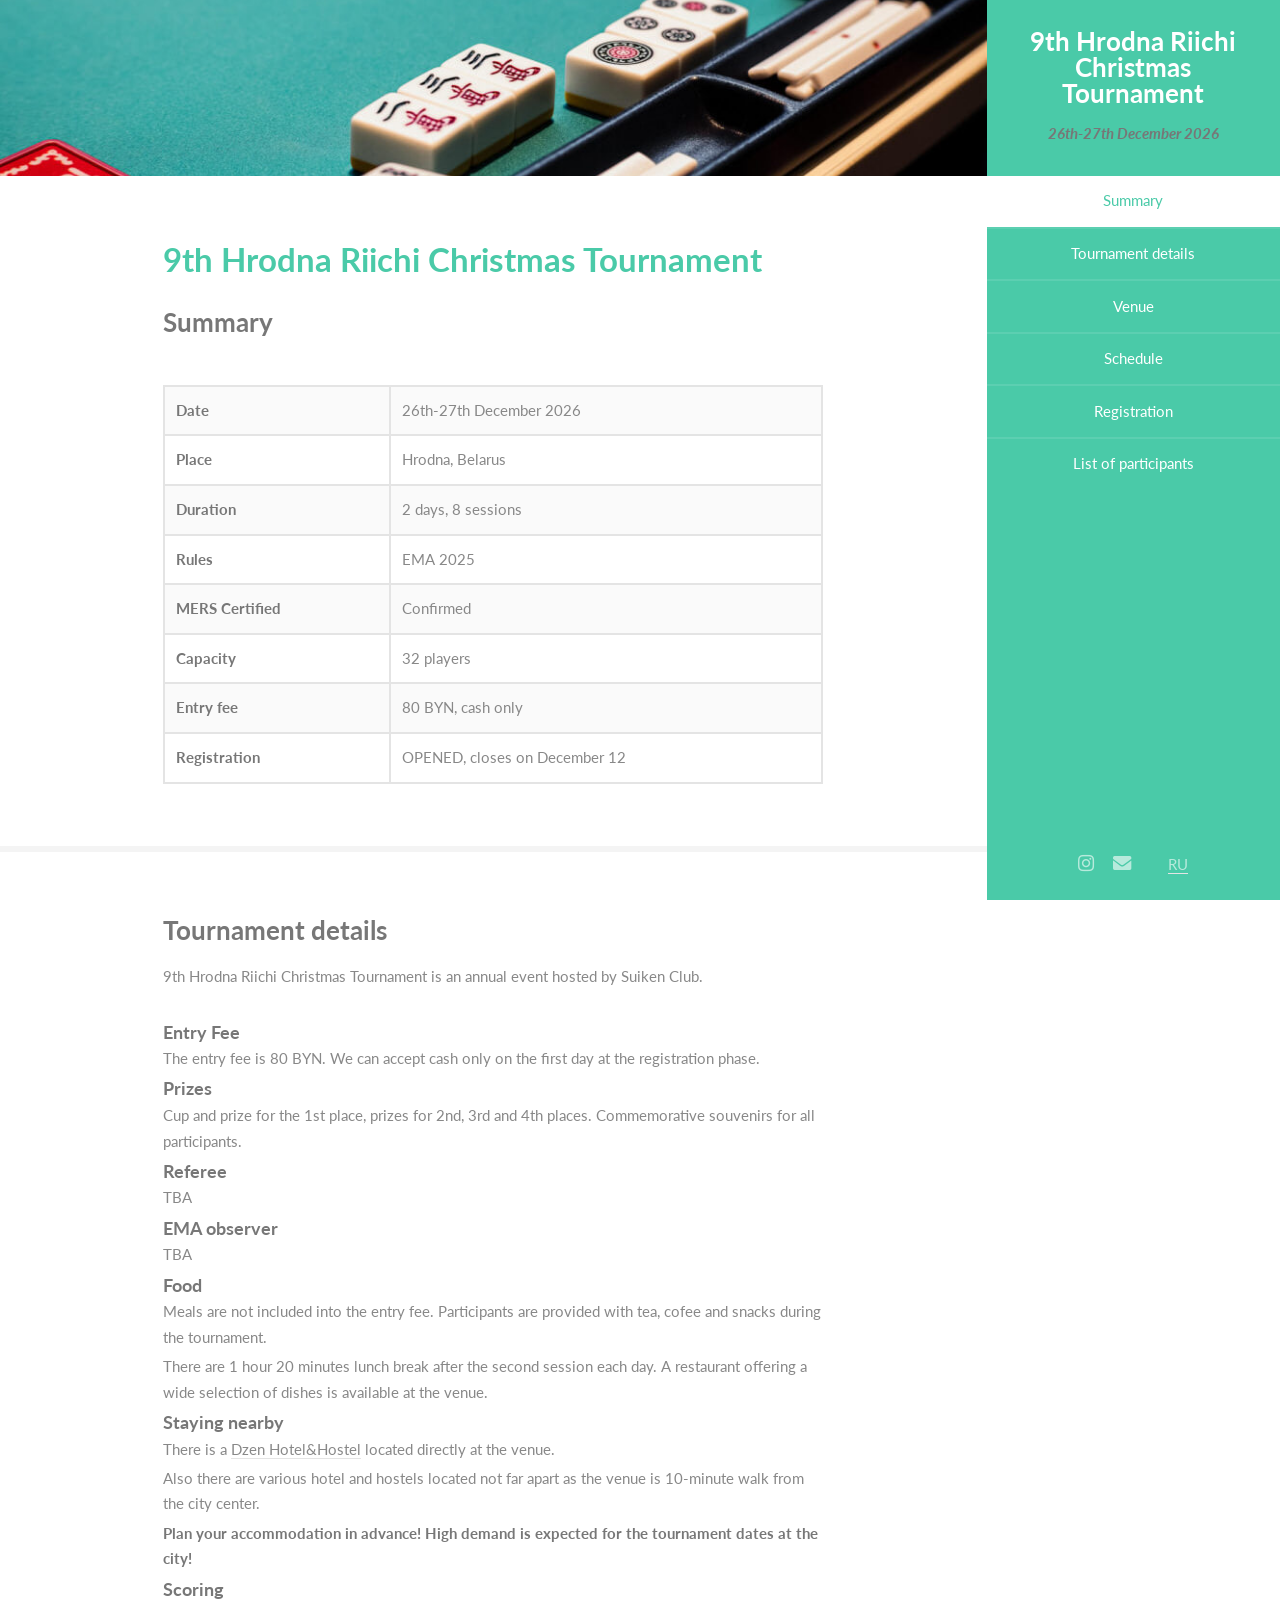
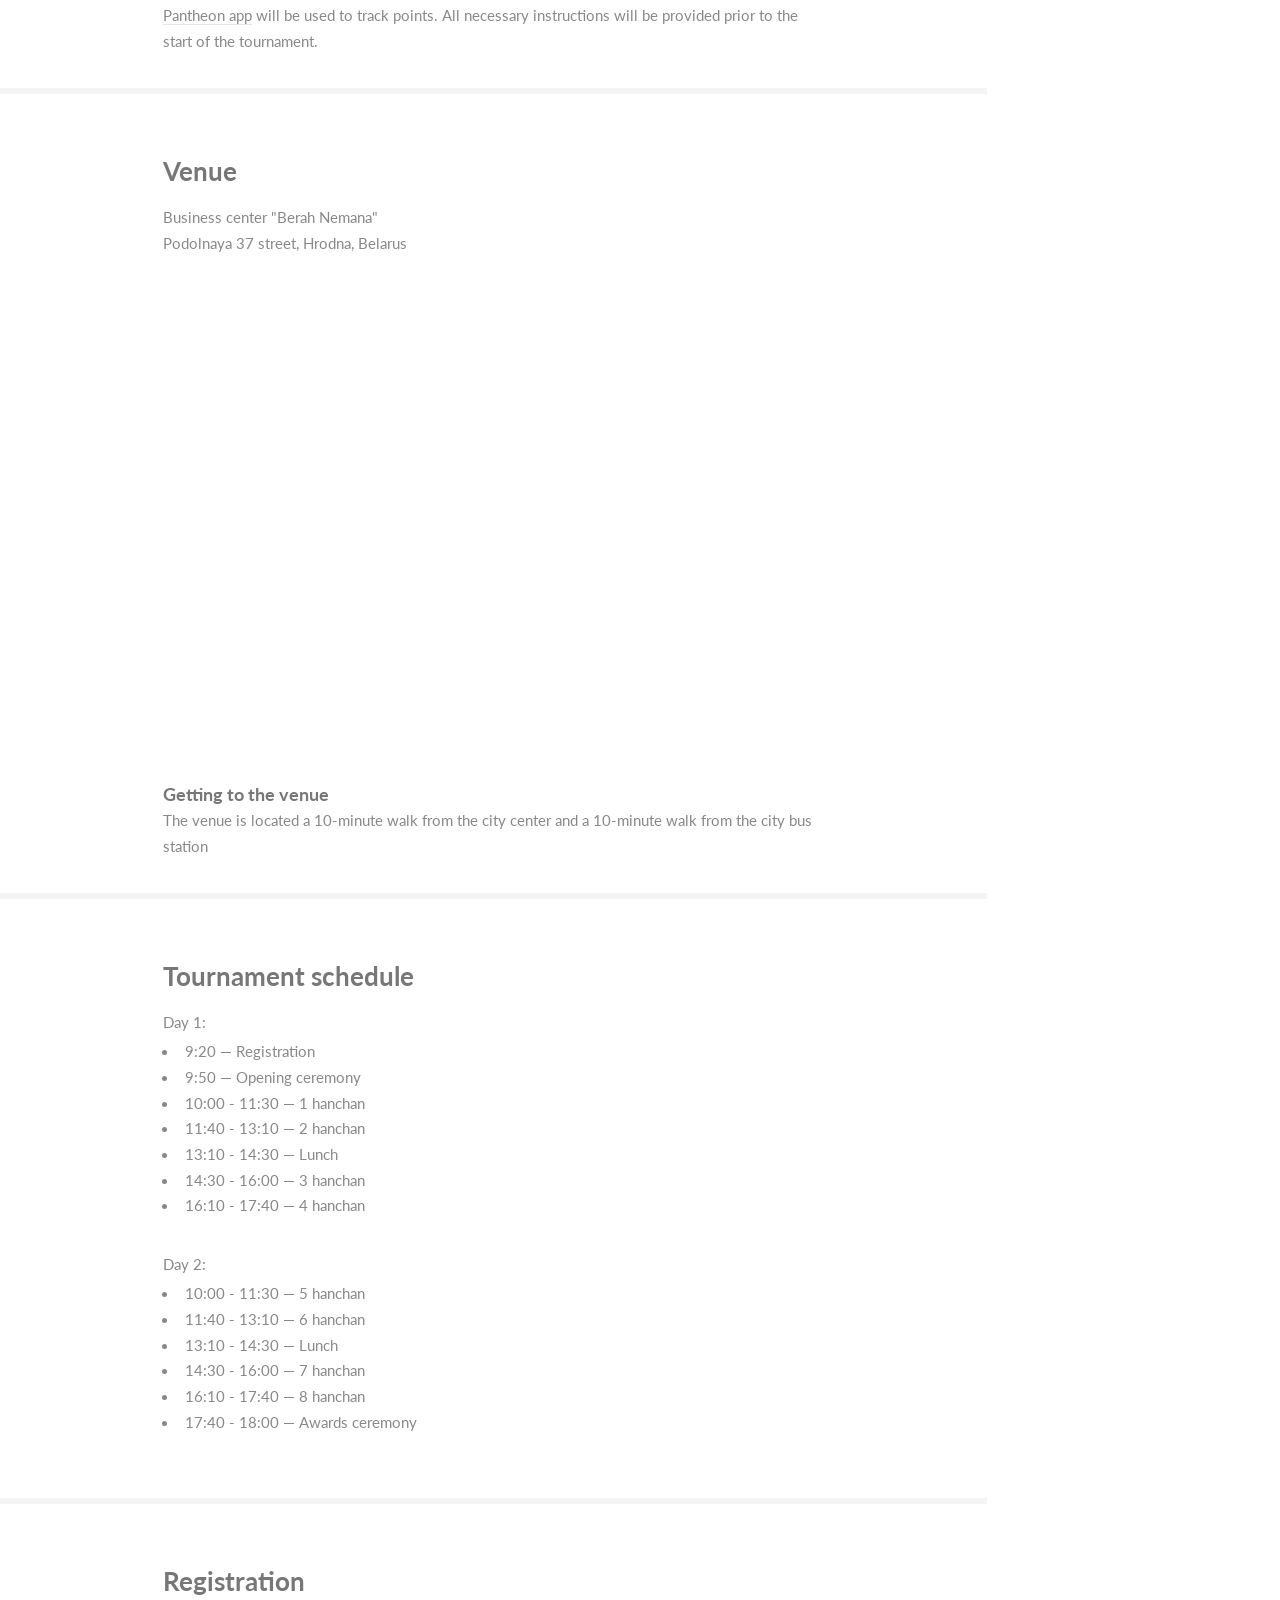
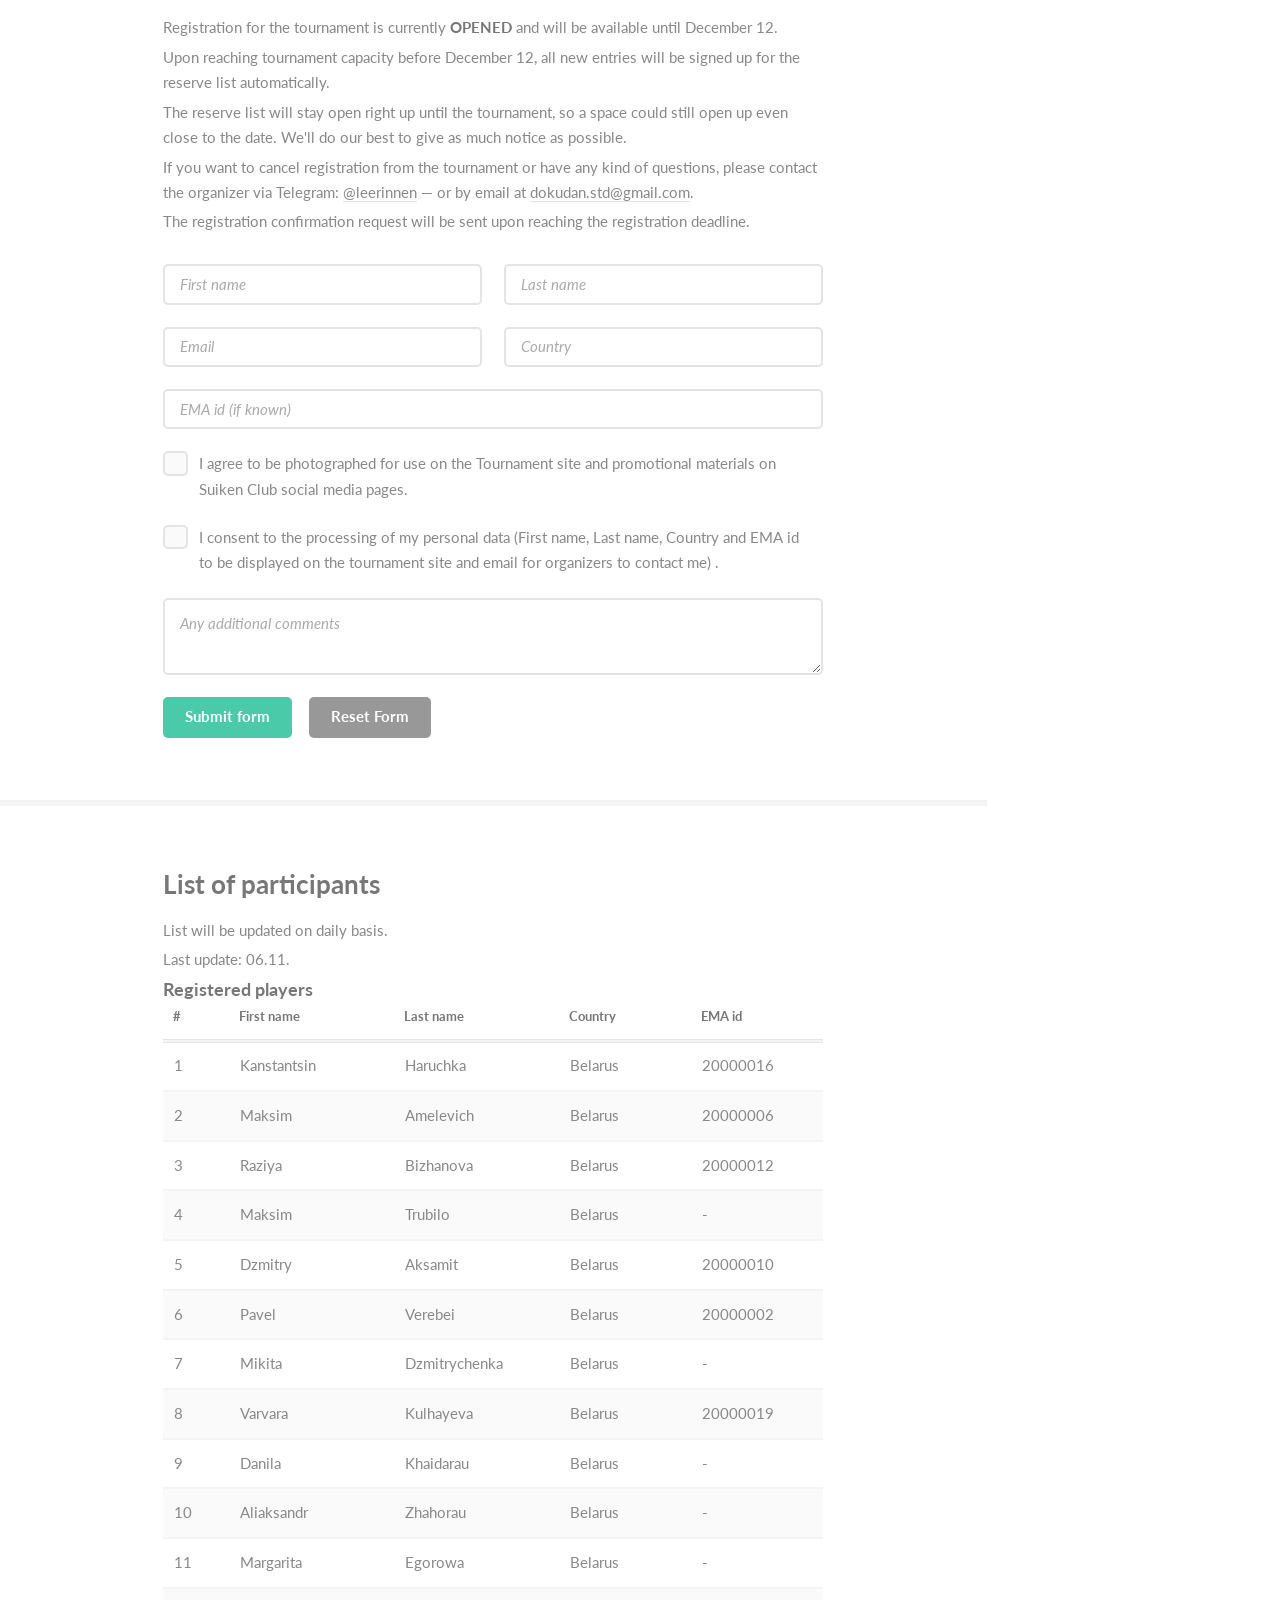
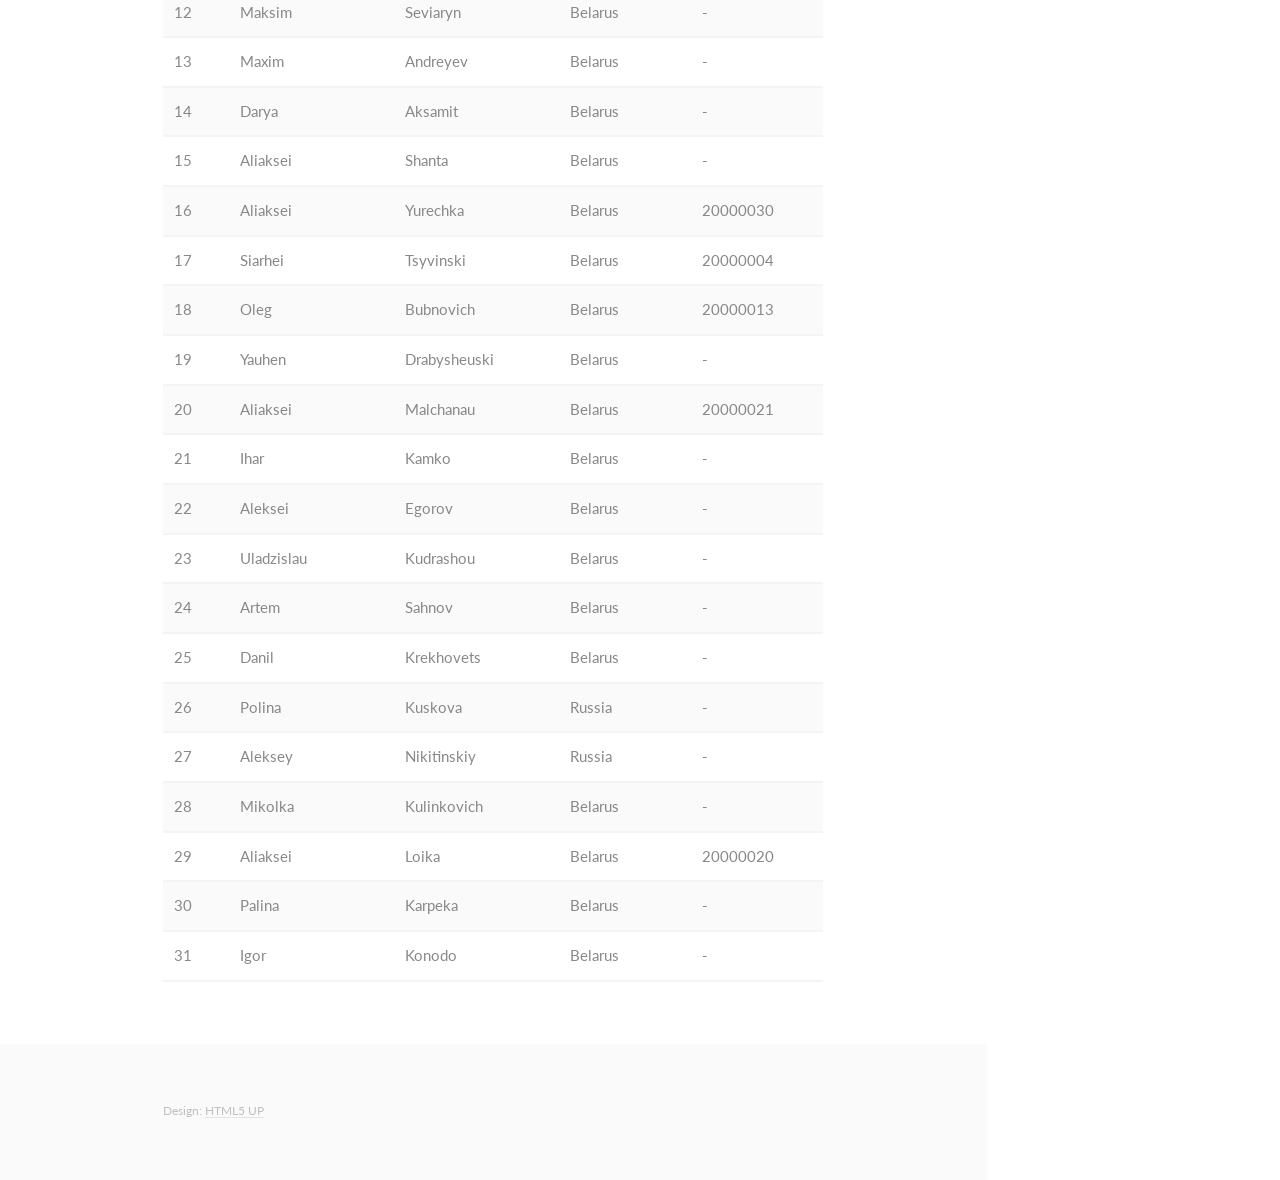
==== commit 936503cf: "Add files via upload" ====
--- a/index.html
+++ b/index.html
@@ -242,7 +242,7 @@
 				<div class="container">
 					<h3> List of participants</h3>
 					<p>List will be updated on daily basis.</p>
-					<p>Last update: 04.11.</p>
+					<p>Last update: 06.11.</p>
 					<h4>Registered players</h4>
 					<div class="table-wrapper">
 						<table>
@@ -421,18 +421,8 @@
 									<td>Belarus</td>
 									<td>-</td>
 								</tr>
-								<!--
-							-->
 								<tr>
 									<td>22</td>
-									<td>Volha</td>
-									<td>Krupenka</td>
-									<td>Belarus</td>
-									<td>-</td>
-								</tr>
-							
-								<tr>
-									<td>23</td>
 									<td>Aleksei</td>
 									<td>Egorov</td>
 									<td>Belarus</td>
@@ -441,7 +431,7 @@
 								<!--
 							-->
 								<tr>
-									<td>24</td>
+									<td>23</td>
 									<td>Uladzislau</td>
 									<td>Kudrashou</td>
 									<td>Belarus</td>
@@ -450,7 +440,7 @@
 								<!--
 							-->
 								<tr>
-									<td>25</td>
+									<td>24</td>
 									<td>Artem</td>
 									<td>Sahnov</td>
 									<td>Belarus</td>
@@ -459,21 +449,21 @@
 								<!--
 							-->
 								<tr>
-									<td>26</td>
+									<td>25</td>
 									<td>Danil</td>
 									<td>Krekhovets</td>
 									<td>Belarus</td>
 									<td>-</td>
 								</tr>
 								<tr>
-									<td>27</td>
+									<td>26</td>
 									<td>Polina</td>
 									<td>Kuskova</td>
 									<td>Russia</td>
 									<td>-</td>
 								</tr>
 								<tr>
-									<td>28</td>
+									<td>27</td>
 									<td>Aleksey</td>
 									<td>Nikitinskiy</td>
 									<td>Russia</td>
@@ -482,18 +472,32 @@
 								<!--
 							-->
 								<tr>
-									<td>29</td>
+									<td>28</td>
 									<td>Mikolka</td>
 									<td>Kulinkovich</td>
 									<td>Belarus</td>
 									<td>-</td>
 								</tr>
 								<tr>
-									<td>30</td>
+									<td>29</td>
 									<td>Aliaksei</td>
 									<td>Loika</td>
 									<td>Belarus</td>
 									<td>20000020</td>
+								</tr>
+								<tr>
+									<td>30</td>
+									<td>Palina</td>
+									<td>Karpeka</td>
+									<td>Belarus</td>
+									<td>-</td>
+								</tr>
+								<tr>
+									<td>31</td>
+									<td>Igor</td>
+									<td>Konodo</td>
+									<td>Belarus</td>
+									<td>-</td>
 								</tr>
 							</tbody>
 						</table>
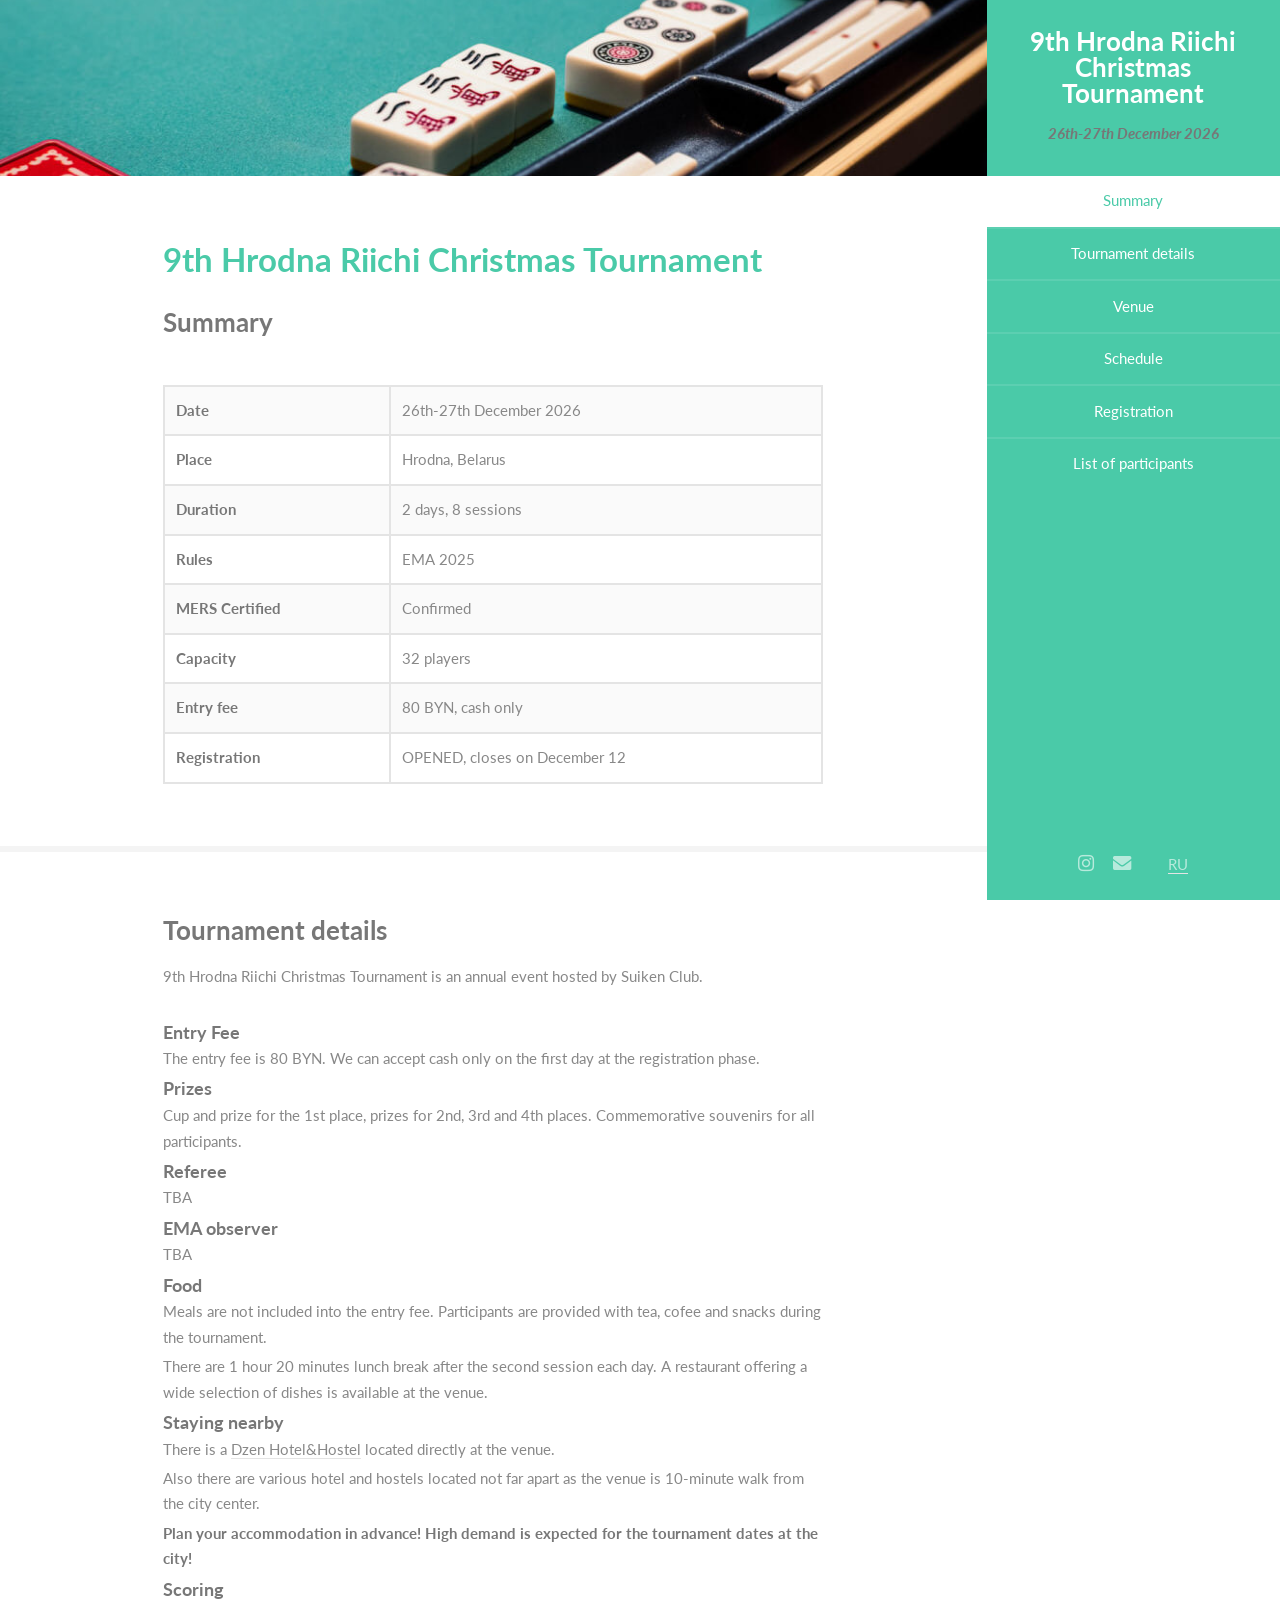
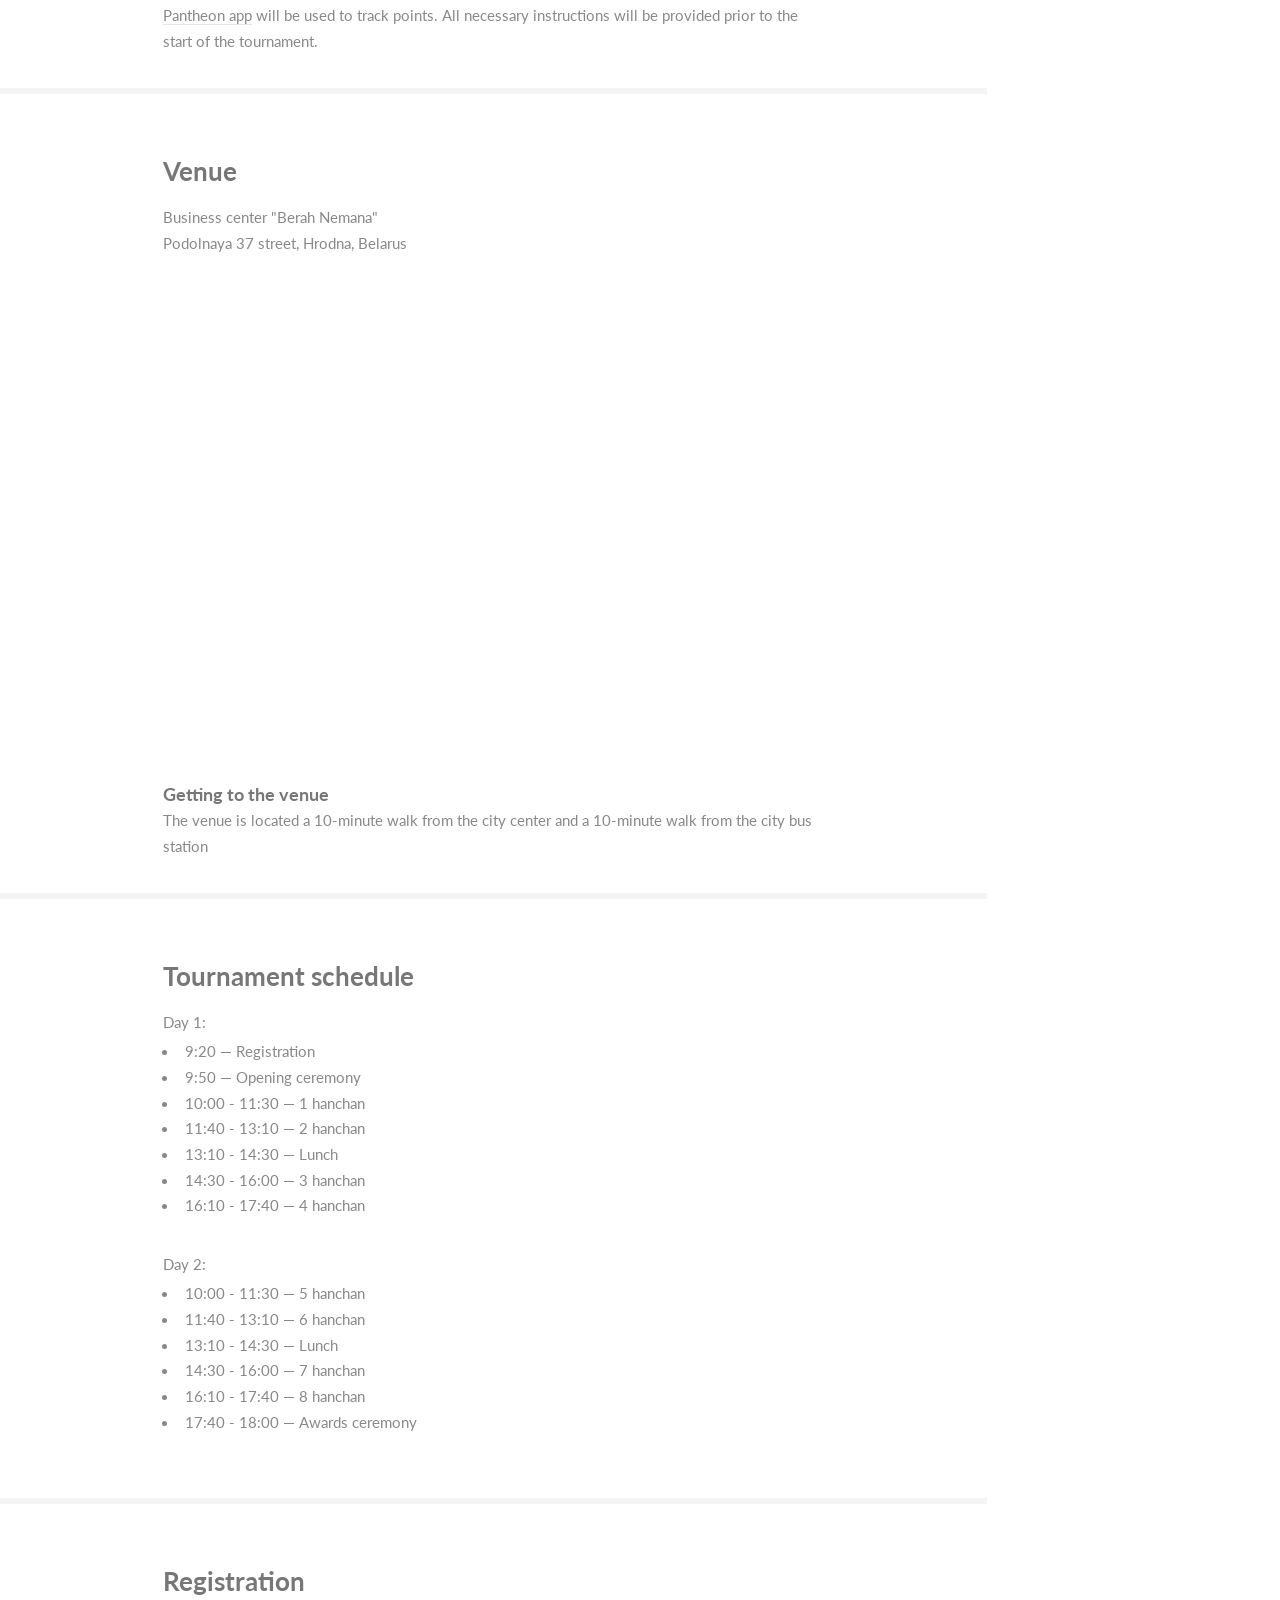
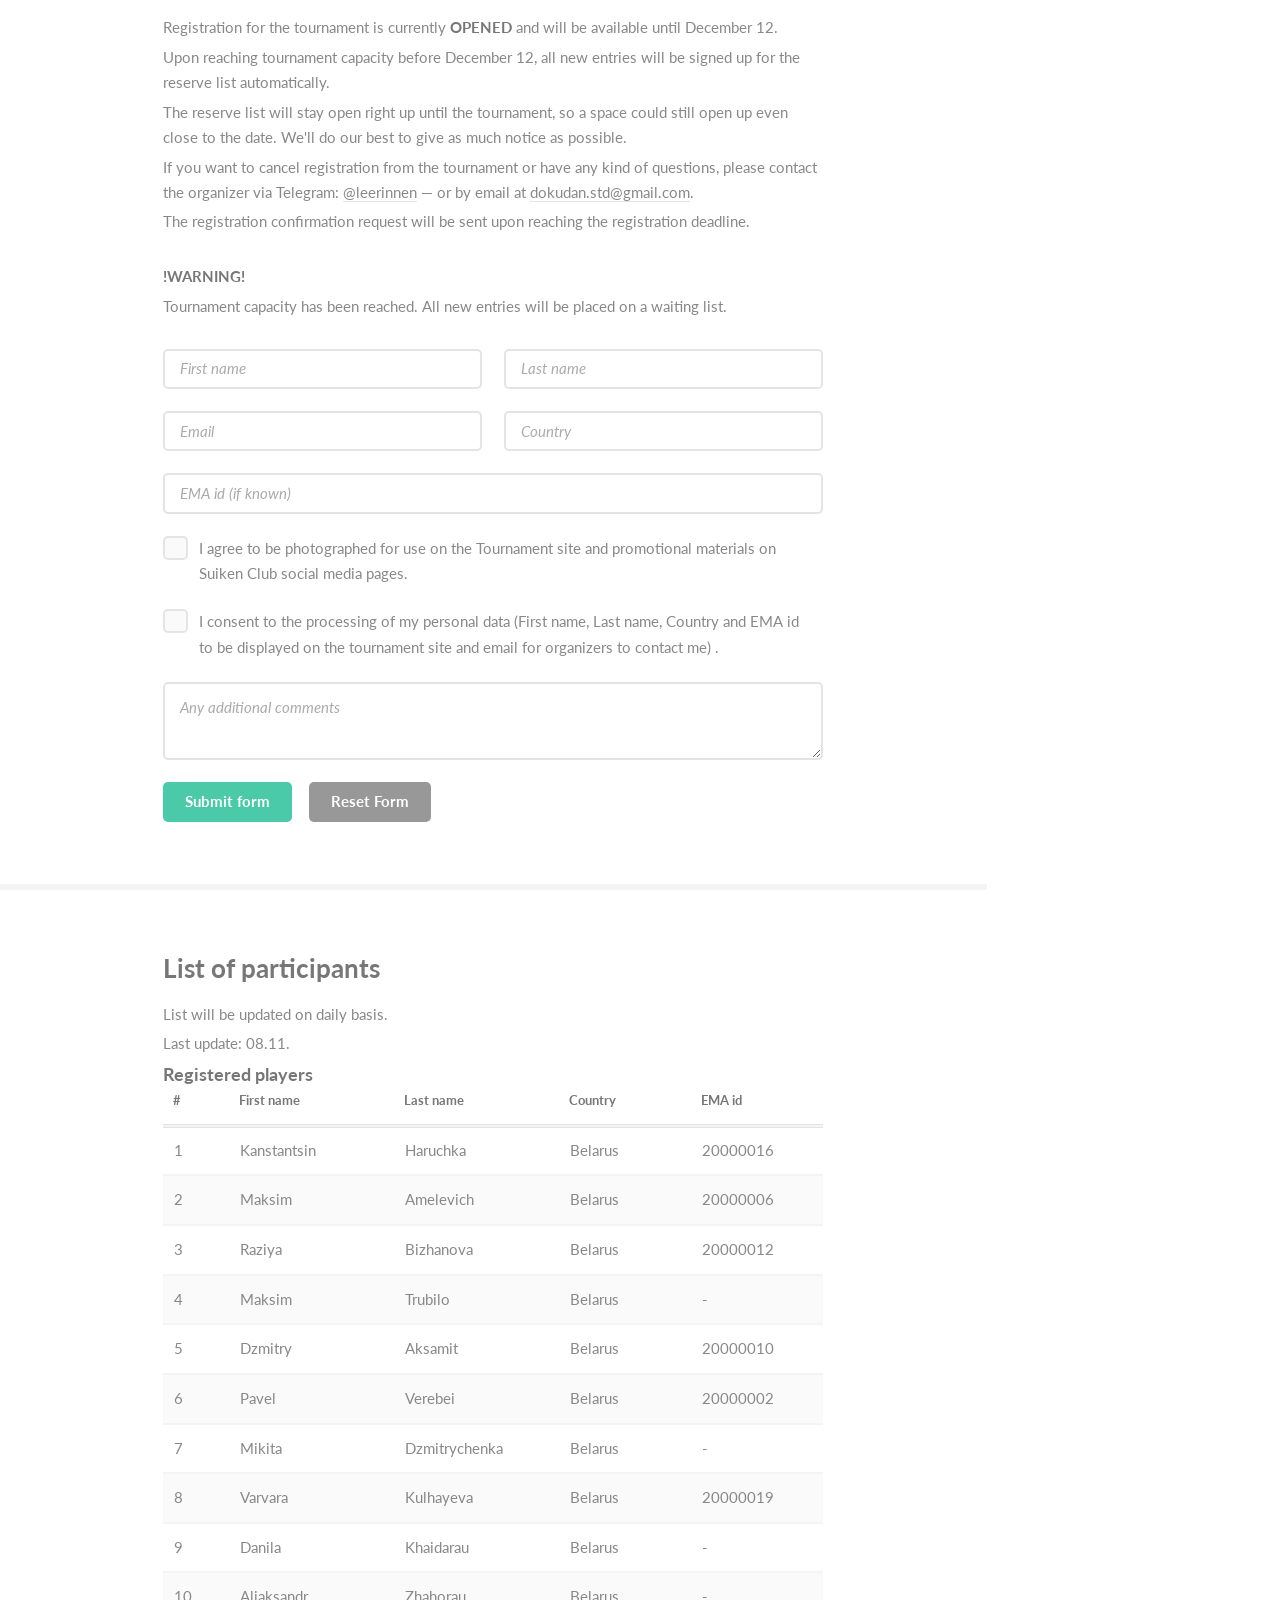
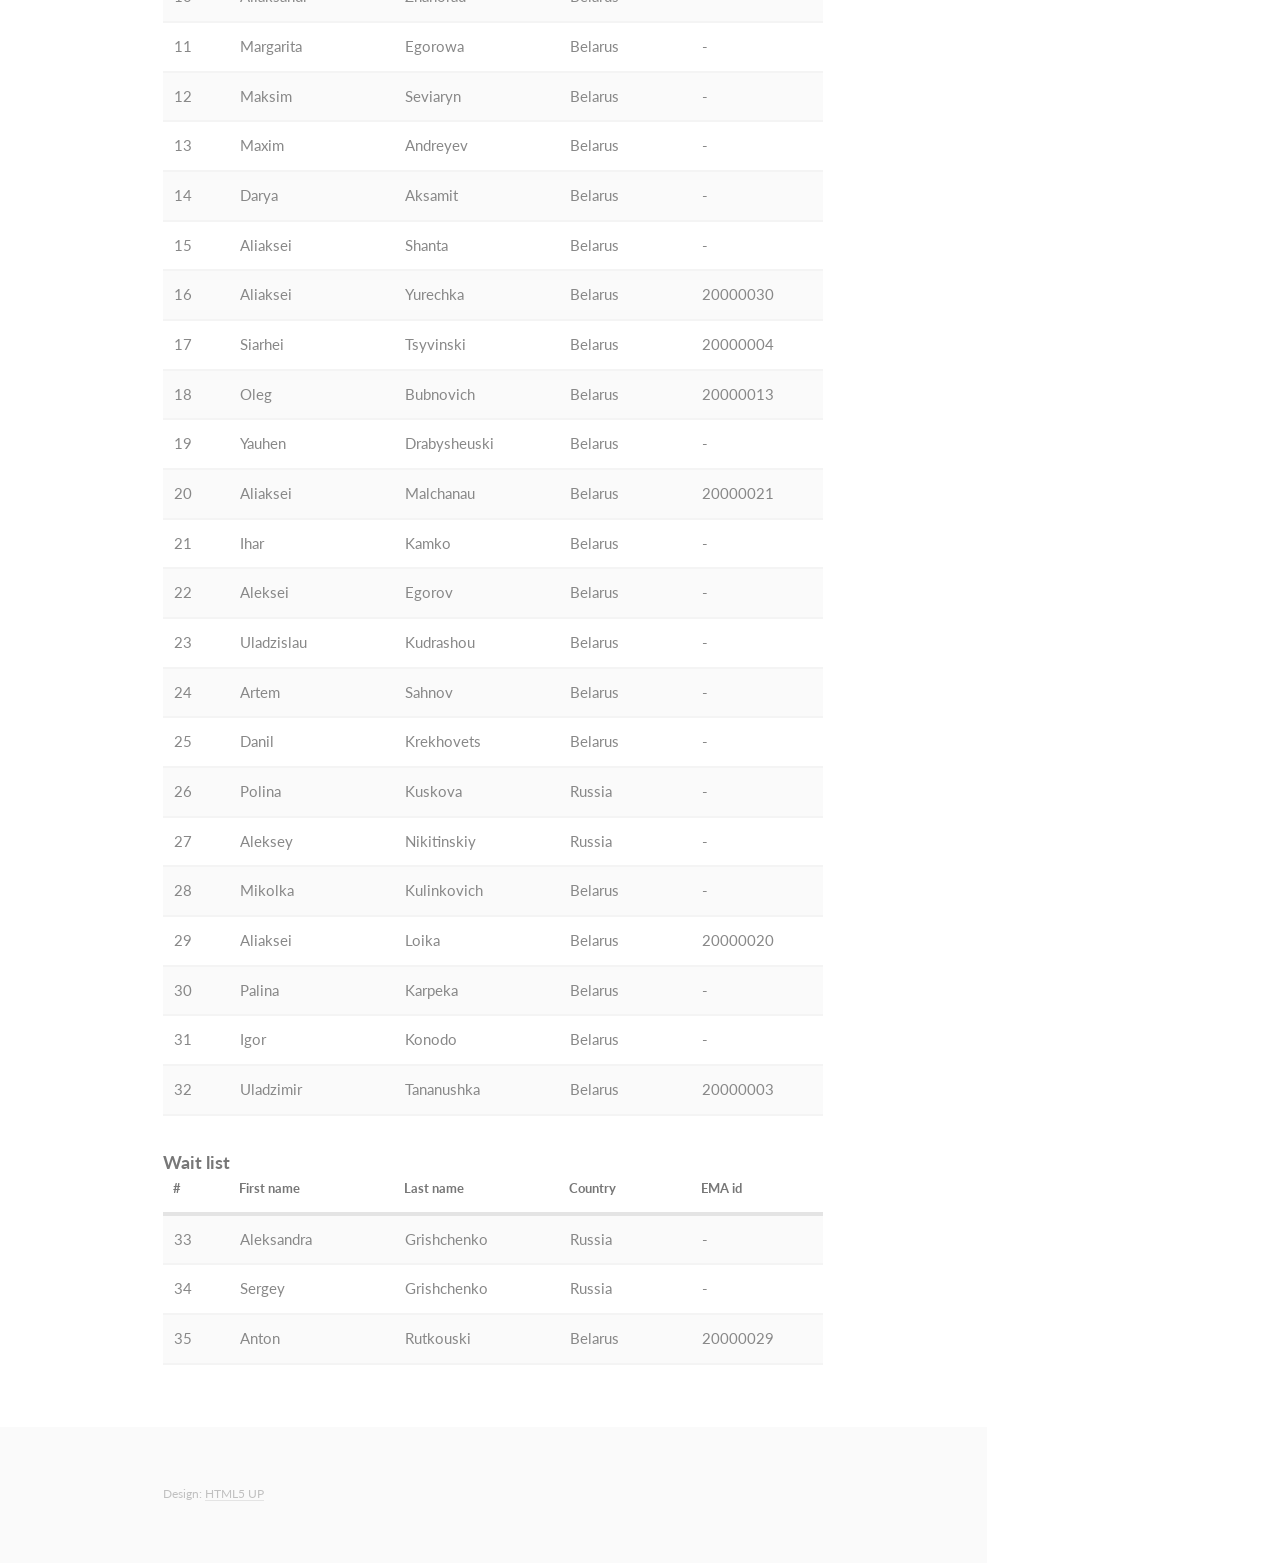
==== commit 7248d92d: "Add files via upload" ====
--- a/index.html
+++ b/index.html
@@ -202,7 +202,9 @@
 					<p>If you want to cancel registration from the tournament or have any kind of questions, please contact the organizer via Telegram: <a href="https://telegram.me/leerinnen">@leerinnen</a> — or by email at <a href="mailto:dokudan.std@gmail.com">dokudan.std@gmail.com</a>.</p>
 					<p>The registration confirmation request will be sent upon reaching the registration deadline.</p>
 					<br>
-
+					<p><b>!WARNING!</b></p>
+					<p>Tournament capacity has been reached. All new entries will be placed on a waiting list.</p>
+					<br>
 
 
 					<form method="post" action="https://formspree.io/f/myekbjgj">
@@ -242,7 +244,7 @@
 				<div class="container">
 					<h3> List of participants</h3>
 					<p>List will be updated on daily basis.</p>
-					<p>Last update: 06.11.</p>
+					<p>Last update: 08.11.</p>
 					<h4>Registered players</h4>
 					<div class="table-wrapper">
 						<table>
@@ -499,9 +501,61 @@
 									<td>Belarus</td>
 									<td>-</td>
 								</tr>
+								<tr>
+									<td>32</td>
+									<td>Uladzimir</td>
+									<td>Tananushka</td>
+									<td>Belarus</td>
+									<td>20000003</td>
+								</tr>
 							</tbody>
 						</table>
 					</div>
+					<h4>Wait list</h4>
+					<div class="table-wrapper">
+						<table>
+							<colgroup>
+								<col style="width: 10%;">
+								<col style="width: 25%;">
+								<col style="width: 25%;">
+								<col style="width: 20%;">
+								<col style="width: 20%;">
+							</colgroup>
+							<thead>
+								<tr>
+									<th>#</th>
+									<th>First name</th>
+									<th>Last name</th>
+									<th>Country</th>
+									<th>EMA id</th>
+								</tr>
+							</thead>
+							<tbody>
+								<tr>
+									<td>33</td>
+									<td>Aleksandra</td>
+									<td>Grishchenko</td>
+									<td>Russia</td>
+									<td>-</td>
+								</tr>
+								<tr>
+									<td>34</td>
+									<td>Sergey</td>
+									<td>Grishchenko</td>
+									<td>Russia</td>
+									<td>-</td>
+								</tr>
+								<tr>
+									<td>35</td>
+									<td>Anton</td>
+									<td>Rutkouski</td>
+									<td>Belarus</td>
+									<td>20000029</td>
+								</tr>
+							</tbody>
+						</table>
+					</div>
+					
 				</div>
 				
 			</section>
